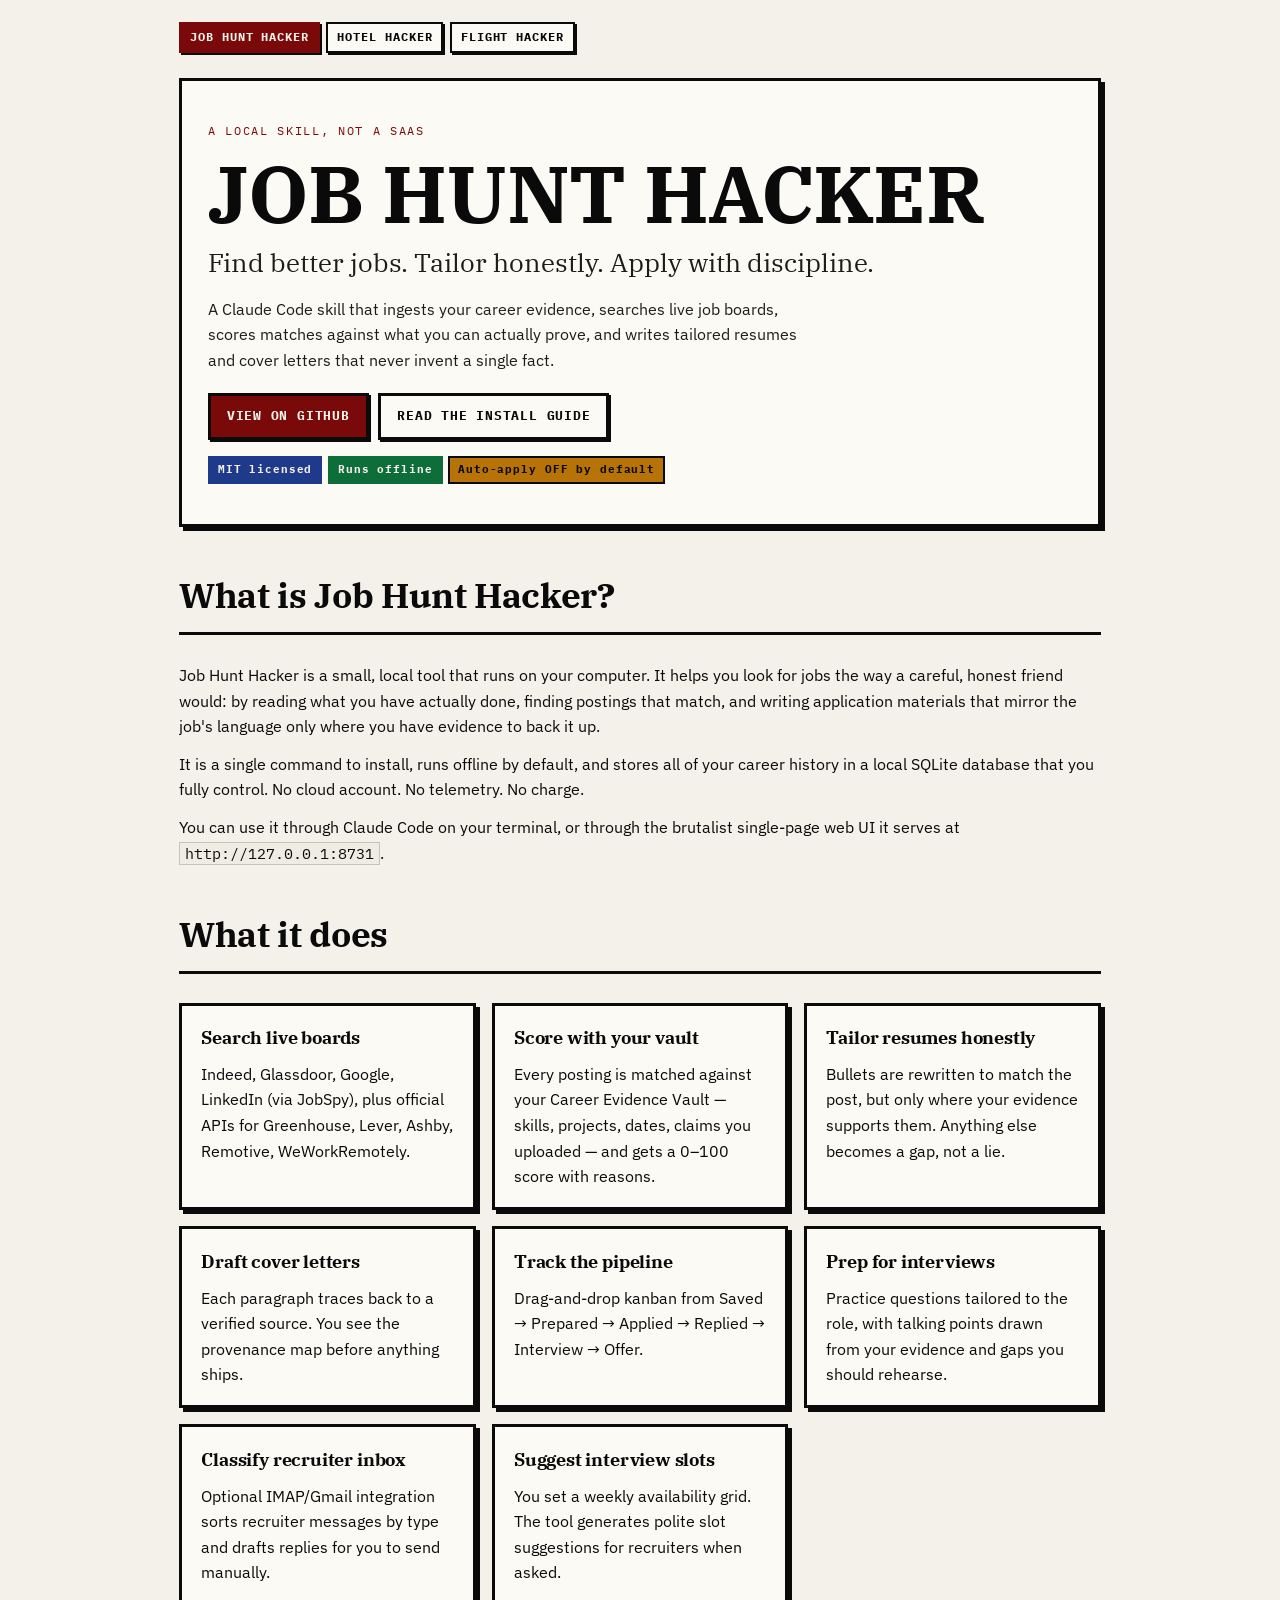
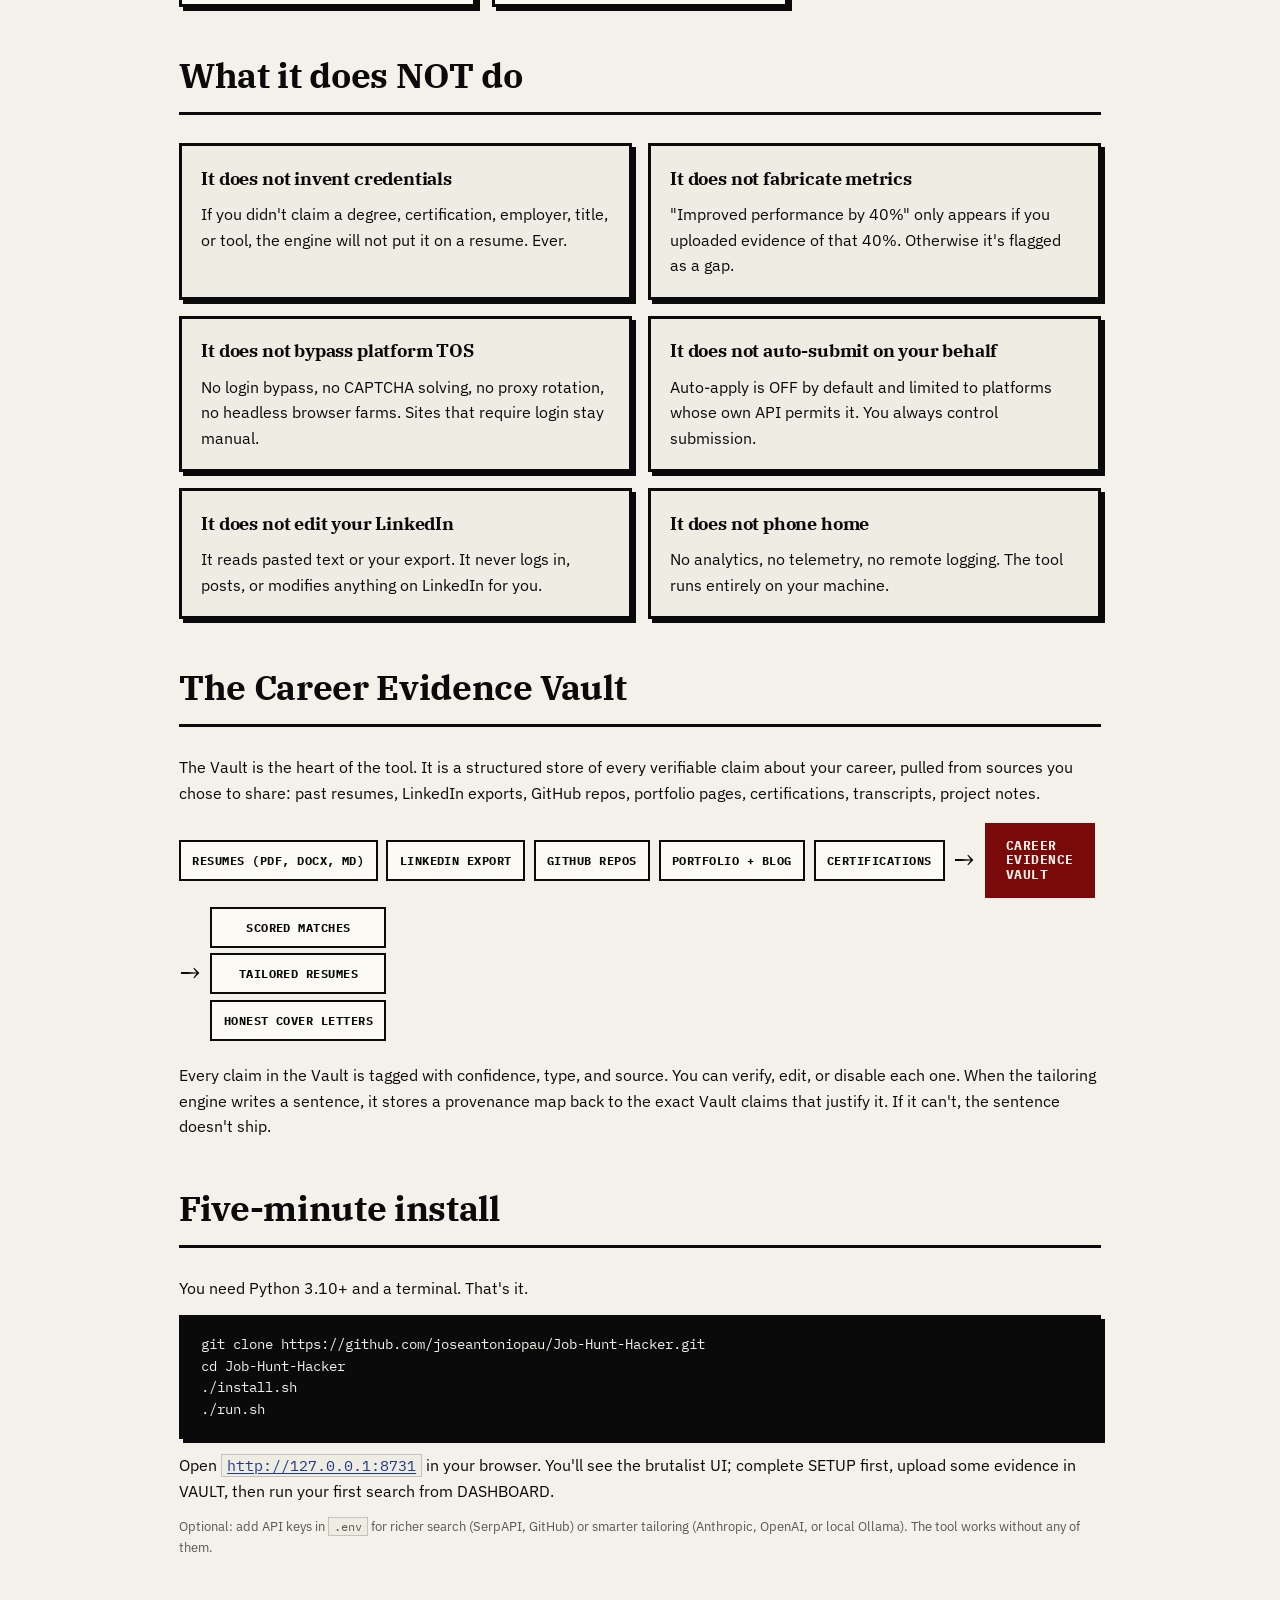
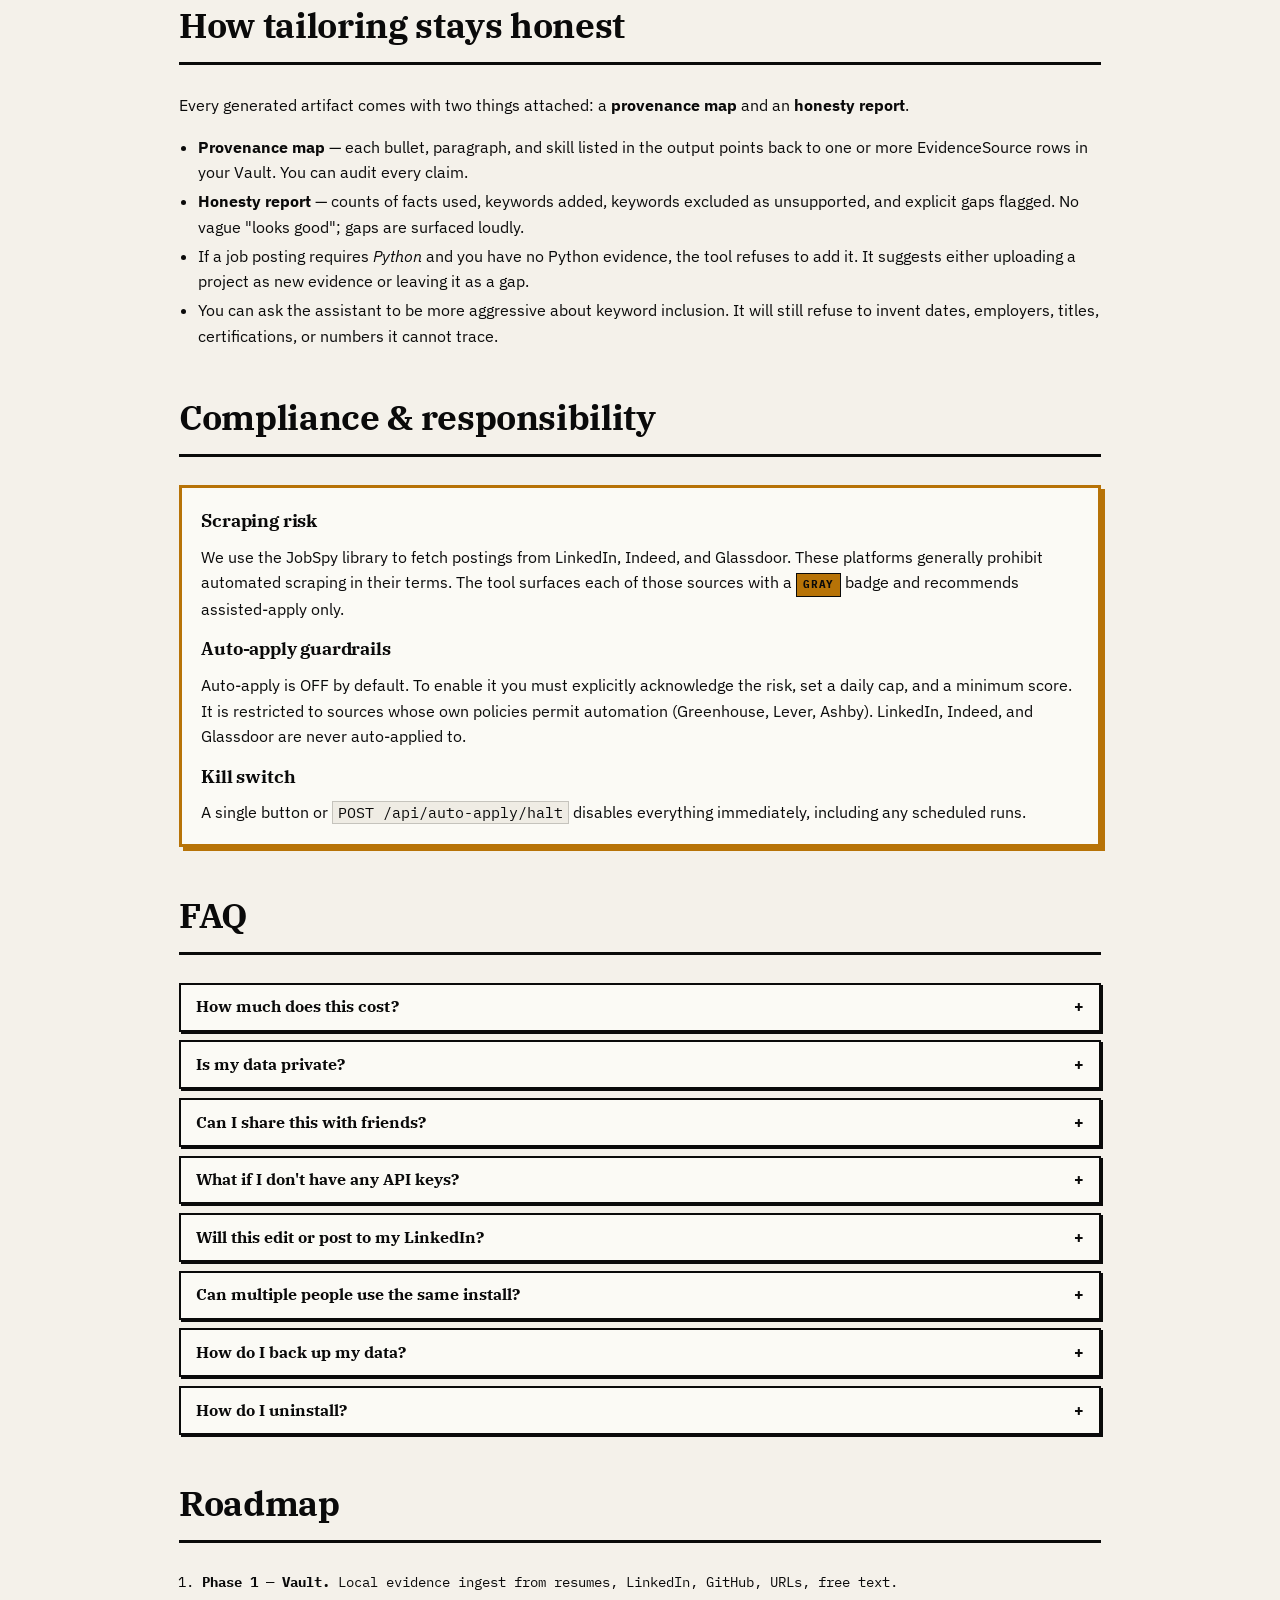
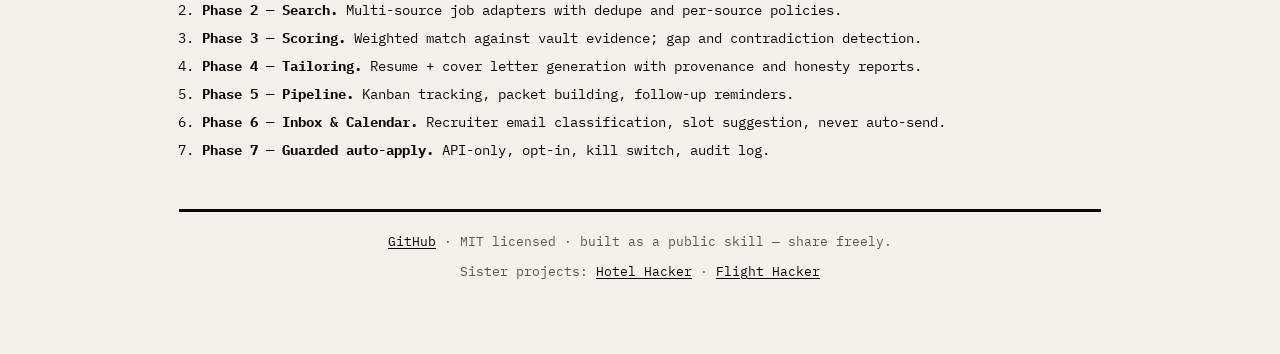
==== docs/index.html @ 2fb4f8c4 "initial release — Job Hunt Hacker v0.1.0 Find better jobs, tailor honestly, apply with discipline.  " ====
<!doctype html>
<html lang="en">
<head>
  <meta charset="utf-8" />
  <meta name="viewport" content="width=device-width,initial-scale=1" />
  <title>Job Hunt Hacker — find better jobs, tailor honestly, apply with discipline</title>
  <meta name="description"
        content="A local Claude Code skill that searches live job boards, scores matches against your verified Career Evidence Vault, and writes tailored resumes and cover letters grounded only in real evidence." />
  <link rel="preconnect" href="https://fonts.googleapis.com" />
  <link rel="preconnect" href="https://fonts.gstatic.com" crossorigin />
  <link
    href="https://fonts.googleapis.com/css2?family=IBM+Plex+Mono:wght@400;500;600;700&family=IBM+Plex+Sans:wght@400;500;600;700&family=IBM+Plex+Serif:wght@400;600;700&display=swap"
    rel="stylesheet"
  />
  <link rel="stylesheet" href="./styles.css" />
</head>
<body>

  <!-- ===== sibling pill nav (sister projects) ===== -->
  <nav class="siblings" aria-label="Sister projects">
    <a class="pill pill-current">JOB HUNT HACKER</a>
    <a class="pill" href="https://github.com/joseantoniopau/Hotel-Hacker">HOTEL HACKER</a>
    <a class="pill" href="https://github.com/joseantoniopau/Flight-Hacker">FLIGHT HACKER</a>
  </nav>

  <!-- ===== HERO ===== -->
  <header class="hero">
    <p class="kicker">A local skill, not a SaaS</p>
    <h1>JOB&nbsp;HUNT&nbsp;HACKER</h1>
    <p class="hero-tagline">
      Find better jobs. Tailor honestly. Apply with discipline.
    </p>
    <p class="hero-sub">
      A Claude Code skill that ingests your career evidence, searches live job
      boards, scores matches against what you can actually prove, and writes
      tailored resumes and cover letters that never invent a single fact.
    </p>
    <div class="hero-actions">
      <a class="btn btn-primary" href="https://github.com/joseantoniopau/Job-Hunt-Hacker">VIEW ON GITHUB</a>
      <a class="btn btn-ghost" href="#install">READ THE INSTALL GUIDE</a>
    </div>
    <div class="hero-meta">
      <span class="pill pill-blue">MIT licensed</span>
      <span class="pill pill-green">Runs offline</span>
      <span class="pill pill-warn">Auto-apply OFF by default</span>
    </div>
  </header>

  <main>

    <!-- ===== WHAT IS IT ===== -->
    <section class="block">
      <h2>What is Job Hunt Hacker?</h2>
      <p>
        Job Hunt Hacker is a small, local tool that runs on your computer. It
        helps you look for jobs the way a careful, honest friend would: by
        reading what you have actually done, finding postings that match, and
        writing application materials that mirror the job's language only where
        you have evidence to back it up.
      </p>
      <p>
        It is a single command to install, runs offline by default, and stores
        all of your career history in a local SQLite database that you fully
        control. No cloud account. No telemetry. No charge.
      </p>
      <p>
        You can use it through Claude Code on your terminal, or through the
        brutalist single-page web UI it serves at
        <code>http://127.0.0.1:8731</code>.
      </p>
    </section>

    <!-- ===== WHAT IT DOES ===== -->
    <section class="block">
      <h2>What it does</h2>
      <div class="grid grid-3">
        <article class="card">
          <h3>Search live boards</h3>
          <p>Indeed, Glassdoor, Google, LinkedIn (via JobSpy), plus official APIs for Greenhouse, Lever, Ashby, Remotive, WeWorkRemotely.</p>
        </article>
        <article class="card">
          <h3>Score with your vault</h3>
          <p>Every posting is matched against your Career Evidence Vault — skills, projects, dates, claims you uploaded — and gets a 0–100 score with reasons.</p>
        </article>
        <article class="card">
          <h3>Tailor resumes honestly</h3>
          <p>Bullets are rewritten to match the post, but only where your evidence supports them. Anything else becomes a gap, not a lie.</p>
        </article>
        <article class="card">
          <h3>Draft cover letters</h3>
          <p>Each paragraph traces back to a verified source. You see the provenance map before anything ships.</p>
        </article>
        <article class="card">
          <h3>Track the pipeline</h3>
          <p>Drag-and-drop kanban from Saved &rarr; Prepared &rarr; Applied &rarr; Replied &rarr; Interview &rarr; Offer.</p>
        </article>
        <article class="card">
          <h3>Prep for interviews</h3>
          <p>Practice questions tailored to the role, with talking points drawn from your evidence and gaps you should rehearse.</p>
        </article>
        <article class="card">
          <h3>Classify recruiter inbox</h3>
          <p>Optional IMAP/Gmail integration sorts recruiter messages by type and drafts replies for you to send manually.</p>
        </article>
        <article class="card">
          <h3>Suggest interview slots</h3>
          <p>You set a weekly availability grid. The tool generates polite slot suggestions for recruiters when asked.</p>
        </article>
      </div>
    </section>

    <!-- ===== WHAT IT DOES NOT DO ===== -->
    <section class="block">
      <h2>What it does NOT do</h2>
      <div class="grid grid-2 no-list">
        <article class="card neg">
          <h3>It does not invent credentials</h3>
          <p>If you didn't claim a degree, certification, employer, title, or tool, the engine will not put it on a resume. Ever.</p>
        </article>
        <article class="card neg">
          <h3>It does not fabricate metrics</h3>
          <p>"Improved performance by 40%" only appears if you uploaded evidence of that 40%. Otherwise it's flagged as a gap.</p>
        </article>
        <article class="card neg">
          <h3>It does not bypass platform TOS</h3>
          <p>No login bypass, no CAPTCHA solving, no proxy rotation, no headless browser farms. Sites that require login stay manual.</p>
        </article>
        <article class="card neg">
          <h3>It does not auto-submit on your behalf</h3>
          <p>Auto-apply is OFF by default and limited to platforms whose own API permits it. You always control submission.</p>
        </article>
        <article class="card neg">
          <h3>It does not edit your LinkedIn</h3>
          <p>It reads pasted text or your export. It never logs in, posts, or modifies anything on LinkedIn for you.</p>
        </article>
        <article class="card neg">
          <h3>It does not phone home</h3>
          <p>No analytics, no telemetry, no remote logging. The tool runs entirely on your machine.</p>
        </article>
      </div>
    </section>

    <!-- ===== VAULT ===== -->
    <section class="block">
      <h2>The Career Evidence Vault</h2>
      <p>
        The Vault is the heart of the tool. It is a structured store of every
        verifiable claim about your career, pulled from sources you chose to
        share: past resumes, LinkedIn exports, GitHub repos, portfolio pages,
        certifications, transcripts, project notes.
      </p>

      <div class="vault-diagram big">
        <div class="vdx-box">RESUMES (PDF, DOCX, MD)</div>
        <div class="vdx-box">LINKEDIN EXPORT</div>
        <div class="vdx-box">GITHUB REPOS</div>
        <div class="vdx-box">PORTFOLIO + BLOG</div>
        <div class="vdx-box">CERTIFICATIONS</div>
        <div class="vdx-arrow">&rarr;</div>
        <div class="vdx-vault">CAREER<br/>EVIDENCE<br/>VAULT</div>
        <div class="vdx-arrow">&rarr;</div>
        <div class="vdx-out">
          <div class="vdx-box">SCORED MATCHES</div>
          <div class="vdx-box">TAILORED RESUMES</div>
          <div class="vdx-box">HONEST COVER LETTERS</div>
        </div>
      </div>

      <p>
        Every claim in the Vault is tagged with confidence, type, and source.
        You can verify, edit, or disable each one. When the tailoring engine
        writes a sentence, it stores a provenance map back to the exact Vault
        claims that justify it. If it can't, the sentence doesn't ship.
      </p>
    </section>

    <!-- ===== INSTALL ===== -->
    <section class="block" id="install">
      <h2>Five-minute install</h2>
      <p>You need Python 3.10+ and a terminal. That's it.</p>
      <pre class="codeblock">git clone https://github.com/joseantoniopau/Job-Hunt-Hacker.git
cd Job-Hunt-Hacker
./install.sh
./run.sh</pre>
      <p>
        Open <a href="http://127.0.0.1:8731"><code>http://127.0.0.1:8731</code></a>
        in your browser. You'll see the brutalist UI; complete SETUP first,
        upload some evidence in VAULT, then run your first search from
        DASHBOARD.
      </p>
      <p class="muted small">
        Optional: add API keys in <code>.env</code> for richer search
        (SerpAPI, GitHub) or smarter tailoring (Anthropic, OpenAI, or local
        Ollama). The tool works without any of them.
      </p>
    </section>

    <!-- ===== HONESTY ===== -->
    <section class="block">
      <h2>How tailoring stays honest</h2>
      <p>
        Every generated artifact comes with two things attached: a
        <strong>provenance map</strong> and an <strong>honesty report</strong>.
      </p>
      <ul class="bullets">
        <li><strong>Provenance map</strong> — each bullet, paragraph, and skill listed in the output points back to one or more EvidenceSource rows in your Vault. You can audit every claim.</li>
        <li><strong>Honesty report</strong> — counts of facts used, keywords added, keywords excluded as unsupported, and explicit gaps flagged. No vague "looks good"; gaps are surfaced loudly.</li>
        <li>If a job posting requires <em>Python</em> and you have no Python evidence, the tool refuses to add it. It suggests either uploading a project as new evidence or leaving it as a gap.</li>
        <li>You can ask the assistant to be more aggressive about keyword inclusion. It will still refuse to invent dates, employers, titles, certifications, or numbers it cannot trace.</li>
      </ul>
    </section>

    <!-- ===== COMPLIANCE ===== -->
    <section class="block">
      <h2>Compliance &amp; responsibility</h2>
      <div class="card warn-card">
        <h3>Scraping risk</h3>
        <p>
          We use the JobSpy library to fetch postings from LinkedIn, Indeed,
          and Glassdoor. These platforms generally prohibit automated scraping
          in their terms. The tool surfaces each of those sources with a
          <span class="badge badge-warn">GRAY</span> badge and recommends
          assisted-apply only.
        </p>
        <h3>Auto-apply guardrails</h3>
        <p>
          Auto-apply is OFF by default. To enable it you must explicitly
          acknowledge the risk, set a daily cap, and a minimum score. It is
          restricted to sources whose own policies permit automation
          (Greenhouse, Lever, Ashby). LinkedIn, Indeed, and Glassdoor are
          never auto-applied to.
        </p>
        <h3>Kill switch</h3>
        <p>
          A single button or <code>POST /api/auto-apply/halt</code> disables
          everything immediately, including any scheduled runs.
        </p>
      </div>
    </section>

    <!-- ===== FAQ ===== -->
    <section class="block">
      <h2>FAQ</h2>
      <div class="faq">

        <details>
          <summary>How much does this cost?</summary>
          <p>Nothing. It's MIT-licensed and runs on your laptop. If you choose to plug in an Anthropic or OpenAI API key for smarter tailoring, you pay those providers directly. Default mode uses templated fallback that costs zero.</p>
        </details>

        <details>
          <summary>Is my data private?</summary>
          <p>Yes. Every byte you upload — resumes, LinkedIn exports, claims, generated drafts — stays in a local SQLite database (<code>data/jhh.db</code>) on your machine. No analytics, no telemetry, no remote logging. The only outbound traffic happens when you explicitly call search adapters or LLM providers you configured yourself.</p>
        </details>

        <details>
          <summary>Can I share this with friends?</summary>
          <p>Yes, please do. It's a public skill under MIT. The whole point is that career-search tooling should not be a paid SaaS. Each person installs their own copy; nobody's data mixes.</p>
        </details>

        <details>
          <summary>What if I don't have any API keys?</summary>
          <p>The app runs offline with safe defaults. Templated tailoring still produces honest, evidence-grounded output — it's just less fluent than what a hosted model would generate. You can add keys later in <code>.env</code> and the tool picks them up on next start.</p>
        </details>

        <details>
          <summary>Will this edit or post to my LinkedIn?</summary>
          <p>No, never. It reads pasted text or an export file. It does not log in, post, message, follow, or modify anything on LinkedIn. The same applies to every other platform.</p>
        </details>

        <details>
          <summary>Can multiple people use the same install?</summary>
          <p>The tool is designed as a personal skill: one local install per person. Two people sharing a Vault would mix their evidence, which would break the honesty guarantee. Each user should clone their own copy.</p>
        </details>

        <details>
          <summary>How do I back up my data?</summary>
          <p>Copy the <code>data/</code> and <code>uploads/</code> directories. The Settings page also has a one-click "Export all data" button that bundles your Vault, resumes, and applications into a JSON archive.</p>
        </details>

        <details>
          <summary>How do I uninstall?</summary>
          <p>Stop the server (Ctrl+C in the terminal where <code>./run.sh</code> is running), then delete the <code>Job-Hunt-Hacker</code> directory. There's nothing global to remove. If you symlinked it into <code>~/.claude/skills/</code>, remove that symlink too.</p>
        </details>

      </div>
    </section>

    <!-- ===== ROADMAP ===== -->
    <section class="block">
      <h2>Roadmap</h2>
      <ol class="roadmap">
        <li><strong>Phase 1 — Vault.</strong> Local evidence ingest from resumes, LinkedIn, GitHub, URLs, free text.</li>
        <li><strong>Phase 2 — Search.</strong> Multi-source job adapters with dedupe and per-source policies.</li>
        <li><strong>Phase 3 — Scoring.</strong> Weighted match against vault evidence; gap and contradiction detection.</li>
        <li><strong>Phase 4 — Tailoring.</strong> Resume + cover letter generation with provenance and honesty reports.</li>
        <li><strong>Phase 5 — Pipeline.</strong> Kanban tracking, packet building, follow-up reminders.</li>
        <li><strong>Phase 6 — Inbox &amp; Calendar.</strong> Recruiter email classification, slot suggestion, never auto-send.</li>
        <li><strong>Phase 7 — Guarded auto-apply.</strong> API-only, opt-in, kill switch, audit log.</li>
      </ol>
    </section>

  </main>

  <footer class="site-footer">
    <p>
      <a href="https://github.com/joseantoniopau/Job-Hunt-Hacker">GitHub</a> &middot;
      MIT licensed &middot; built as a public skill — share freely.
    </p>
    <p class="muted small">
      Sister projects: <a href="https://github.com/joseantoniopau/Hotel-Hacker">Hotel Hacker</a> &middot;
      <a href="https://github.com/joseantoniopau/Flight-Hacker">Flight Hacker</a>
    </p>
  </footer>

</body>
</html>
---- docs/styles.css ----
/* =====================================================================
   JOB HUNT HACKER — docs landing page
   Same brutalist palette as the app UI.
   ===================================================================== */

:root {
  --bg:        #f4f1ea;
  --ink:       #0a0a0a;
  --ink-soft:  #1d1c1a;
  --muted:     #5a5651;
  --hair:      rgba(10,10,10,0.18);

  --accent:    #7a0a0a;
  --accent-fg: #f4f1ea;
  --accent-hi: #9b1010;
  --secondary: #1f3a8a;
  --secondary-hi: #2a4cbf;
  --positive:  #0d6e3a;
  --warn:      #b77307;

  --card-bg:   #fbfaf5;
  --card-bg-2: #efece4;

  --serif: 'IBM Plex Serif', Georgia, 'Times New Roman', serif;
  --sans:  'IBM Plex Sans', system-ui, -apple-system, Segoe UI, sans-serif;
  --mono:  'IBM Plex Mono', ui-monospace, SFMono-Regular, Menlo, monospace;

  --border: 3px solid var(--ink);
  --border-thin: 2px solid var(--ink);
  --shadow: 4px 4px 0 var(--ink);
  --shadow-sm: 2px 2px 0 var(--ink);
}

* { box-sizing: border-box; }
html { color-scheme: light; }
html, body { margin: 0; padding: 0; }

body {
  background: var(--bg);
  color: var(--ink);
  font-family: var(--sans);
  font-size: 16px;
  line-height: 1.6;
  max-width: 960px;
  margin: 0 auto;
  padding: 1.4rem 1.2rem 4rem;
  -webkit-font-smoothing: antialiased;
  text-rendering: optimizeLegibility;
}

h1, h2, h3, h4 {
  font-family: var(--serif);
  font-weight: 700;
  letter-spacing: -0.01em;
  margin: 0 0 .5em;
}
h1 { font-size: clamp(2.6rem, 7vw, 5rem); line-height: 1; }
h2 { font-size: clamp(1.6rem, 3.4vw, 2.2rem); border-bottom: var(--border); padding-bottom: .25em; margin-bottom: .8em; }
h3 { font-size: 1.15rem; }
p  { margin: 0 0 .75em; }
a  { color: var(--secondary); text-decoration: underline; text-underline-offset: 2px; }
a:hover { color: var(--secondary-hi); }
code, pre, .mono { font-family: var(--mono); }
::selection { background: var(--ink); color: var(--bg); }
*:focus-visible { outline: 3px solid var(--secondary); outline-offset: 2px; }

/* ----- SIBLING PILL NAV ----- */
.siblings {
  display: flex; flex-wrap: wrap; gap: .4rem;
  margin-bottom: 1.6rem;
  font-family: var(--mono);
}
.siblings .pill {
  display: inline-block;
  font-size: 11.5px; font-weight: 700;
  letter-spacing: .08em;
  padding: 4px 9px;
  border: var(--border-thin);
  background: var(--card-bg);
  color: var(--ink);
  text-decoration: none;
  box-shadow: var(--shadow-sm);
}
.siblings .pill:hover { background: var(--ink); color: var(--bg); }
.siblings .pill-current { background: var(--accent); color: var(--accent-fg); border-color: var(--accent); cursor: default; }

.pill {
  display: inline-block;
  font-family: var(--mono);
  font-size: 11px; font-weight: 700;
  letter-spacing: .08em;
  padding: 3px 8px;
  border: var(--border-thin);
}
.pill-blue   { background: var(--secondary); color: var(--bg); border-color: var(--secondary); }
.pill-green  { background: var(--positive); color: var(--bg); border-color: var(--positive); }
.pill-warn   { background: var(--warn); color: var(--ink); }

/* ----- HERO ----- */
.hero {
  border: var(--border);
  background: var(--card-bg);
  box-shadow: var(--shadow);
  padding: 2.5rem 1.6rem;
  margin-bottom: 2rem;
}
.hero .kicker {
  font-family: var(--mono);
  font-size: 12px;
  letter-spacing: .14em;
  text-transform: uppercase;
  color: var(--accent);
  margin: 0 0 .8rem;
}
.hero h1 { margin: 0; }
.hero-tagline {
  font-family: var(--serif);
  font-size: clamp(1.2rem, 2.4vw, 1.6rem);
  margin: .6rem 0 .8rem;
  max-width: 42ch;
  color: var(--ink-soft);
}
.hero-sub {
  max-width: 60ch;
  color: var(--ink-soft);
  margin: 0 0 1.2rem;
}
.hero-actions { display: flex; flex-wrap: wrap; gap: .6rem; margin-bottom: 1rem; }
.hero-meta { display: flex; flex-wrap: wrap; gap: .35rem; }

/* ----- BUTTONS ----- */
.btn {
  display: inline-block;
  font-family: var(--mono);
  font-weight: 700;
  letter-spacing: .06em;
  font-size: 13px;
  text-transform: uppercase;
  background: var(--card-bg);
  color: var(--ink);
  border: var(--border);
  padding: .65rem 1rem;
  box-shadow: var(--shadow-sm);
  cursor: pointer;
  text-decoration: none;
  transition: transform 180ms ease, box-shadow 180ms ease, background-color 180ms ease, color 180ms ease;
}
.btn:hover { background: var(--ink); color: var(--bg); }
.btn:active { transform: translate(2px, 2px); box-shadow: 0 0 0 var(--ink); }
.btn-primary { background: var(--accent); color: var(--accent-fg); }
.btn-primary:hover { background: var(--accent-hi); color: var(--accent-fg); }
.btn-ghost { background: transparent; }

/* ----- BLOCKS ----- */
.block { margin: 2.5rem 0; }

/* ----- GRID / CARDS ----- */
.grid { display: grid; gap: 1rem; }
.grid-2 { grid-template-columns: repeat(2, 1fr); }
.grid-3 { grid-template-columns: repeat(3, 1fr); }
@media (max-width: 760px) {
  .grid-2, .grid-3 { grid-template-columns: 1fr; }
}
.card {
  background: var(--card-bg);
  border: var(--border);
  box-shadow: var(--shadow);
  padding: 1.1rem 1.2rem;
}
.card h3 { margin-top: 0; }
.card p:last-child { margin-bottom: 0; }
.card.neg { background: var(--card-bg-2); border-color: var(--ink); }
.card.warn-card { border-color: var(--warn); box-shadow: 4px 4px 0 var(--warn); }
.no-list .card { padding-left: 1.2rem; }

/* ----- VAULT DIAGRAM ----- */
.vault-diagram {
  display: flex; flex-wrap: wrap; align-items: center; gap: .55rem;
  font-family: var(--mono);
  font-size: 11.5px; letter-spacing: .04em;
  margin: 1rem 0 1.4rem;
}
.vault-diagram.big { font-size: 12px; }
.vdx-box {
  border: var(--border-thin);
  padding: .55rem .7rem;
  background: var(--card-bg);
  font-weight: 700;
  text-align: center;
}
.vdx-vault {
  background: var(--accent); color: var(--accent-fg);
  border: var(--border-thin); border-color: var(--accent);
  padding: .9rem 1.2rem;
  font-weight: 700; line-height: 1.1;
  font-size: 13px;
}
.vdx-arrow { font-size: 1.6rem; font-family: var(--serif); }
.vdx-out { display: flex; flex-direction: column; gap: .35rem; }

/* ----- CODE ----- */
.codeblock {
  font-family: var(--mono); font-size: 13.5px;
  background: var(--ink); color: var(--bg);
  border: var(--border); box-shadow: var(--shadow);
  padding: 1rem 1.2rem;
  white-space: pre;
  overflow-x: auto;
}
code {
  background: var(--card-bg-2);
  padding: 1px 5px;
  border: 1px solid var(--hair);
  font-size: 0.94em;
}
.codeblock code { background: transparent; border: 0; padding: 0; color: inherit; }

/* ----- FAQ ----- */
.faq details {
  border: var(--border-thin);
  background: var(--card-bg);
  padding: .6rem .9rem;
  margin: 0 0 .55rem;
  box-shadow: var(--shadow-sm);
}
.faq summary {
  cursor: pointer;
  font-family: var(--serif);
  font-weight: 700;
  list-style: none;
  display: flex; justify-content: space-between; align-items: baseline;
}
.faq summary::-webkit-details-marker { display: none; }
.faq summary::after { content: '+'; font-family: var(--mono); font-weight: 700; }
.faq details[open] summary::after { content: '-'; }
.faq details p { margin: .6rem 0 0; color: var(--ink-soft); }

/* ----- ROADMAP ----- */
.roadmap {
  padding-left: 1.4rem;
  font-family: var(--mono);
  font-size: 14px;
}
.roadmap li { margin: .35rem 0; }

/* ----- BULLETS ----- */
.bullets { padding-left: 1.2rem; }
.bullets li { margin: .2rem 0; }

/* ----- BADGES ----- */
.badge {
  display: inline-block;
  font-family: var(--mono);
  font-size: 11px; font-weight: 700;
  letter-spacing: .06em;
  padding: 2px 6px;
  border: 1.5px solid var(--ink);
  background: var(--card-bg);
}
.badge-warn { background: var(--warn); color: var(--ink); }
.badge-green { background: var(--positive); color: var(--bg); border-color: var(--positive); }
.badge-red { background: var(--accent); color: var(--accent-fg); border-color: var(--accent); }

/* ----- FOOTER ----- */
.site-footer {
  border-top: var(--border);
  margin-top: 3rem;
  padding-top: 1.2rem;
  font-family: var(--mono);
  font-size: 12.5px;
  color: var(--muted);
  text-align: center;
}
.site-footer a { color: var(--ink); }

/* ----- UTIL ----- */
.muted { color: var(--muted); }
.small { font-size: 12.5px; }

/* ----- PRINT ----- */
@media print {
  .siblings, .hero-actions, .hero-meta, .codeblock { display: none !important; }
  body { background: white !important; color: black !important; max-width: 100% !important; padding: 0 !important; }
  .hero, .card { border: 0 !important; box-shadow: none !important; padding: 0 !important; }
  .vdx-vault { background: white !important; color: black !important; border: 1px solid black !important; }
  a { color: black !important; }
  h2 { border-bottom: 1px solid black !important; }
}
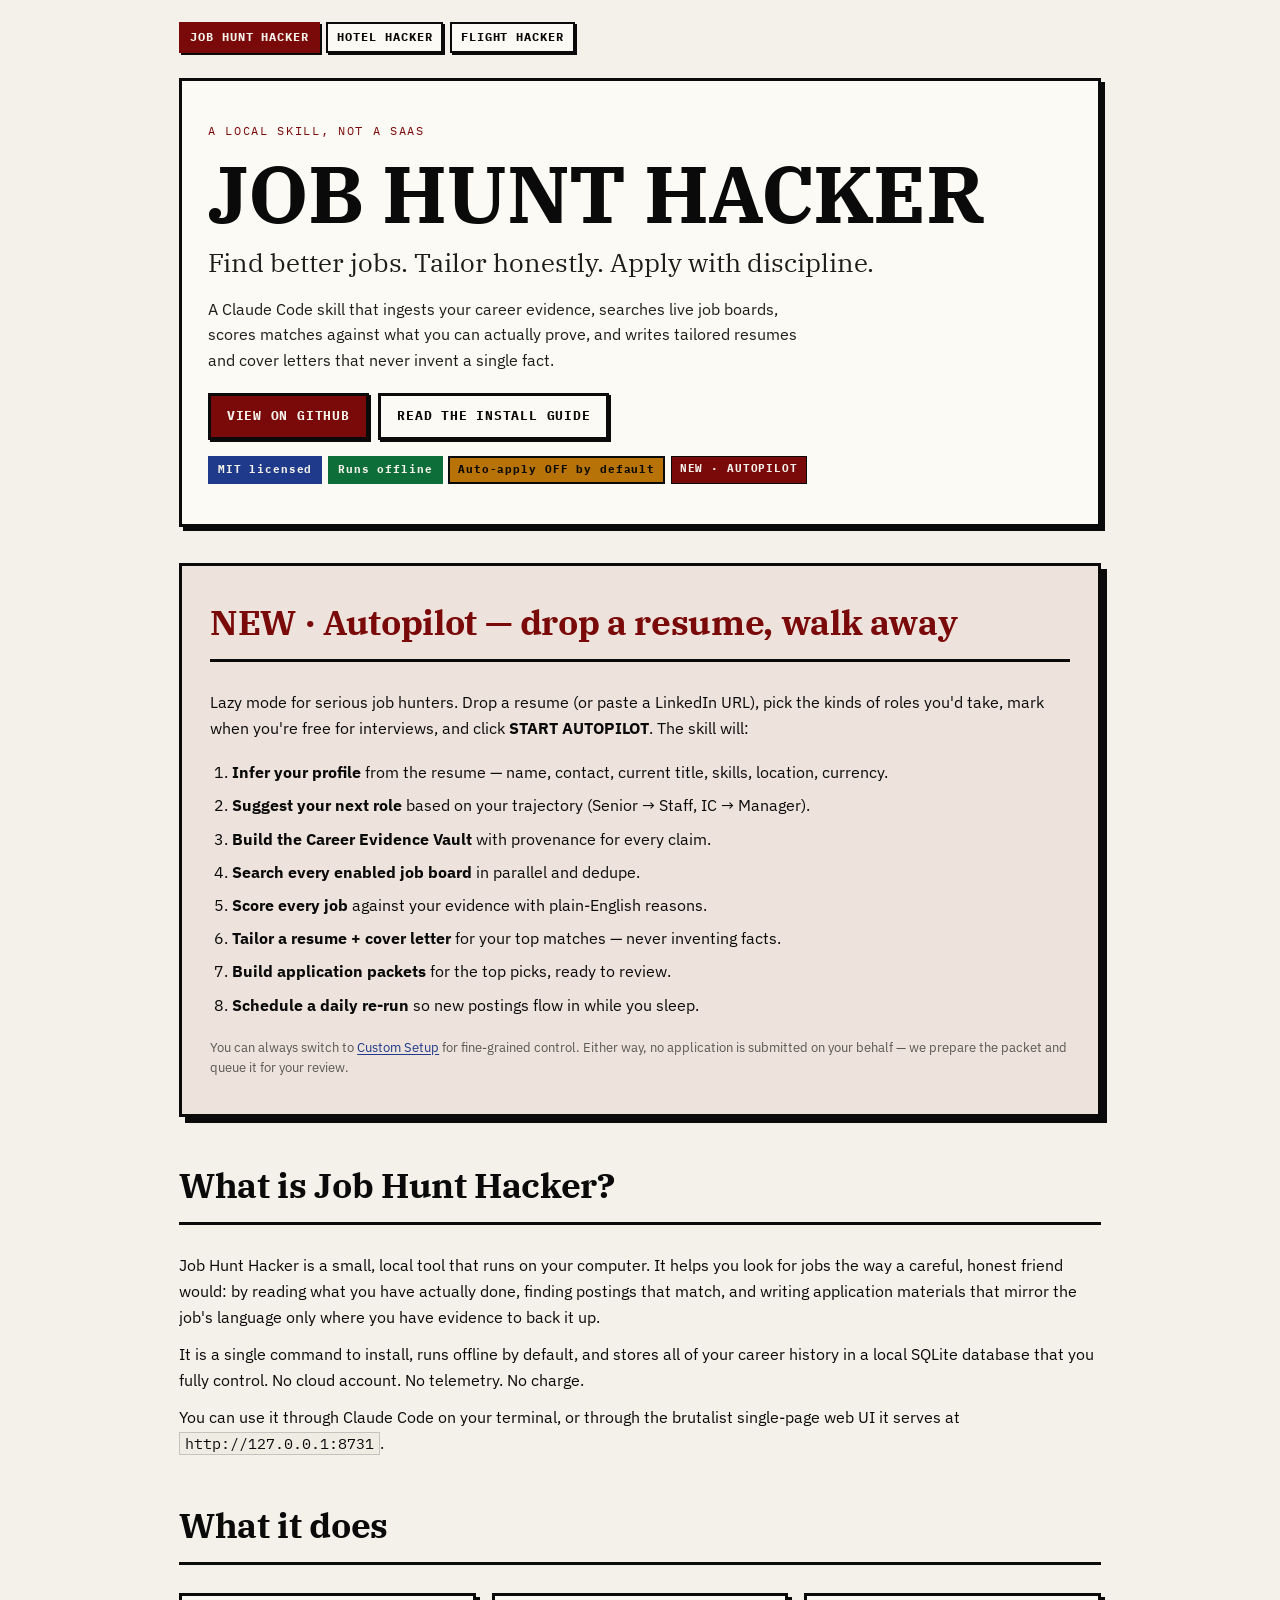
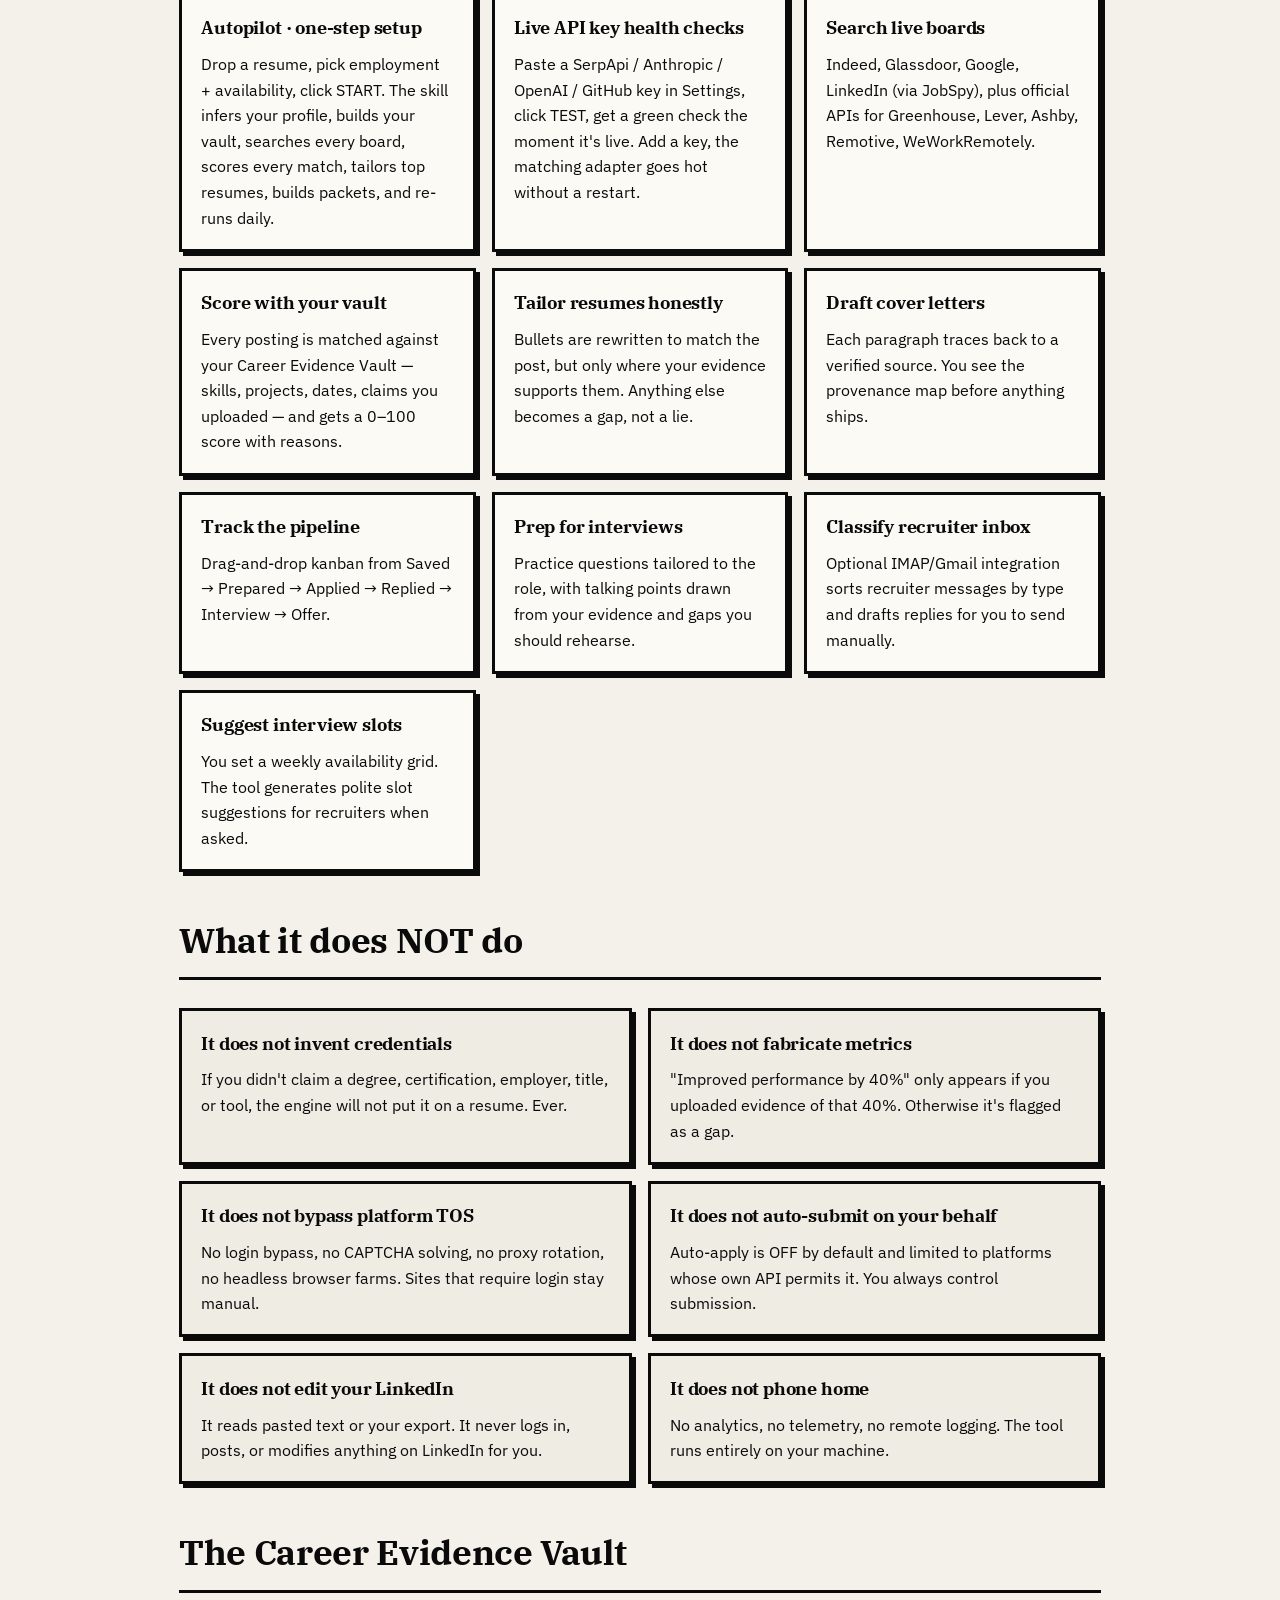
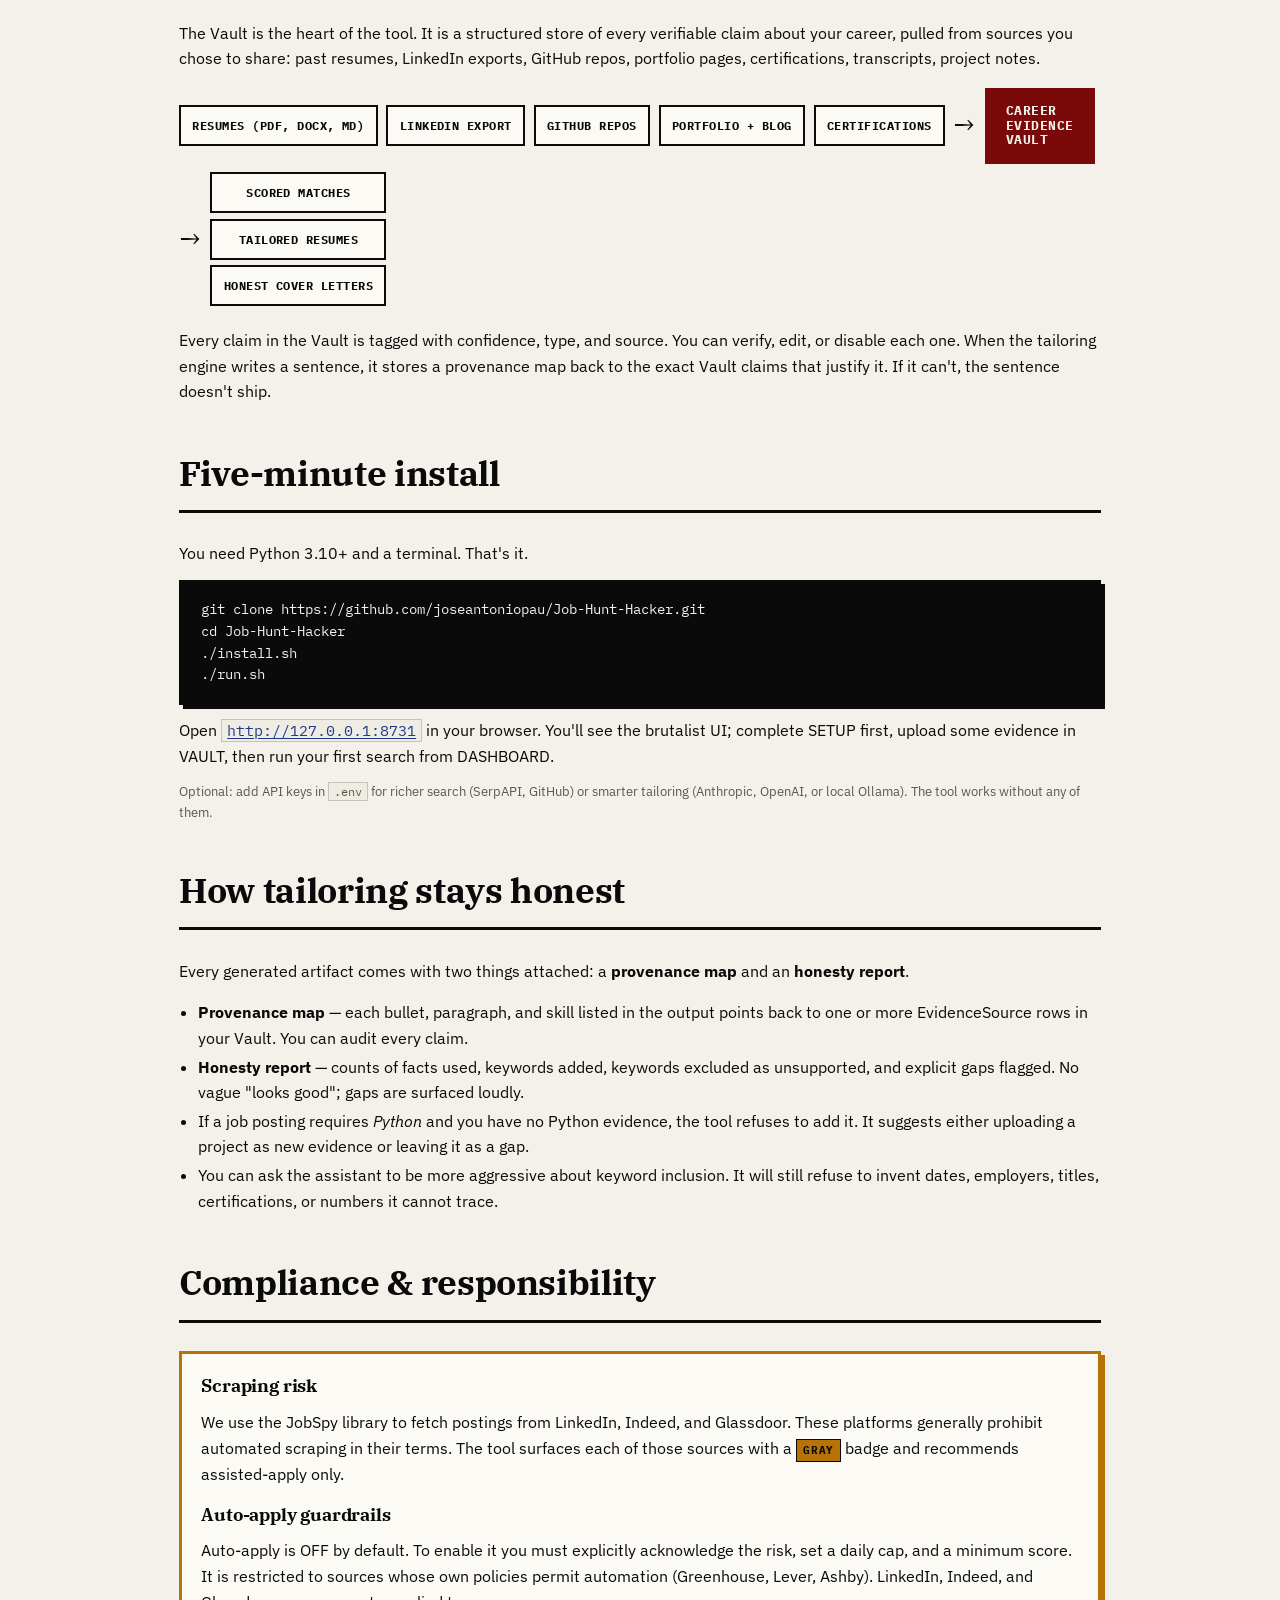
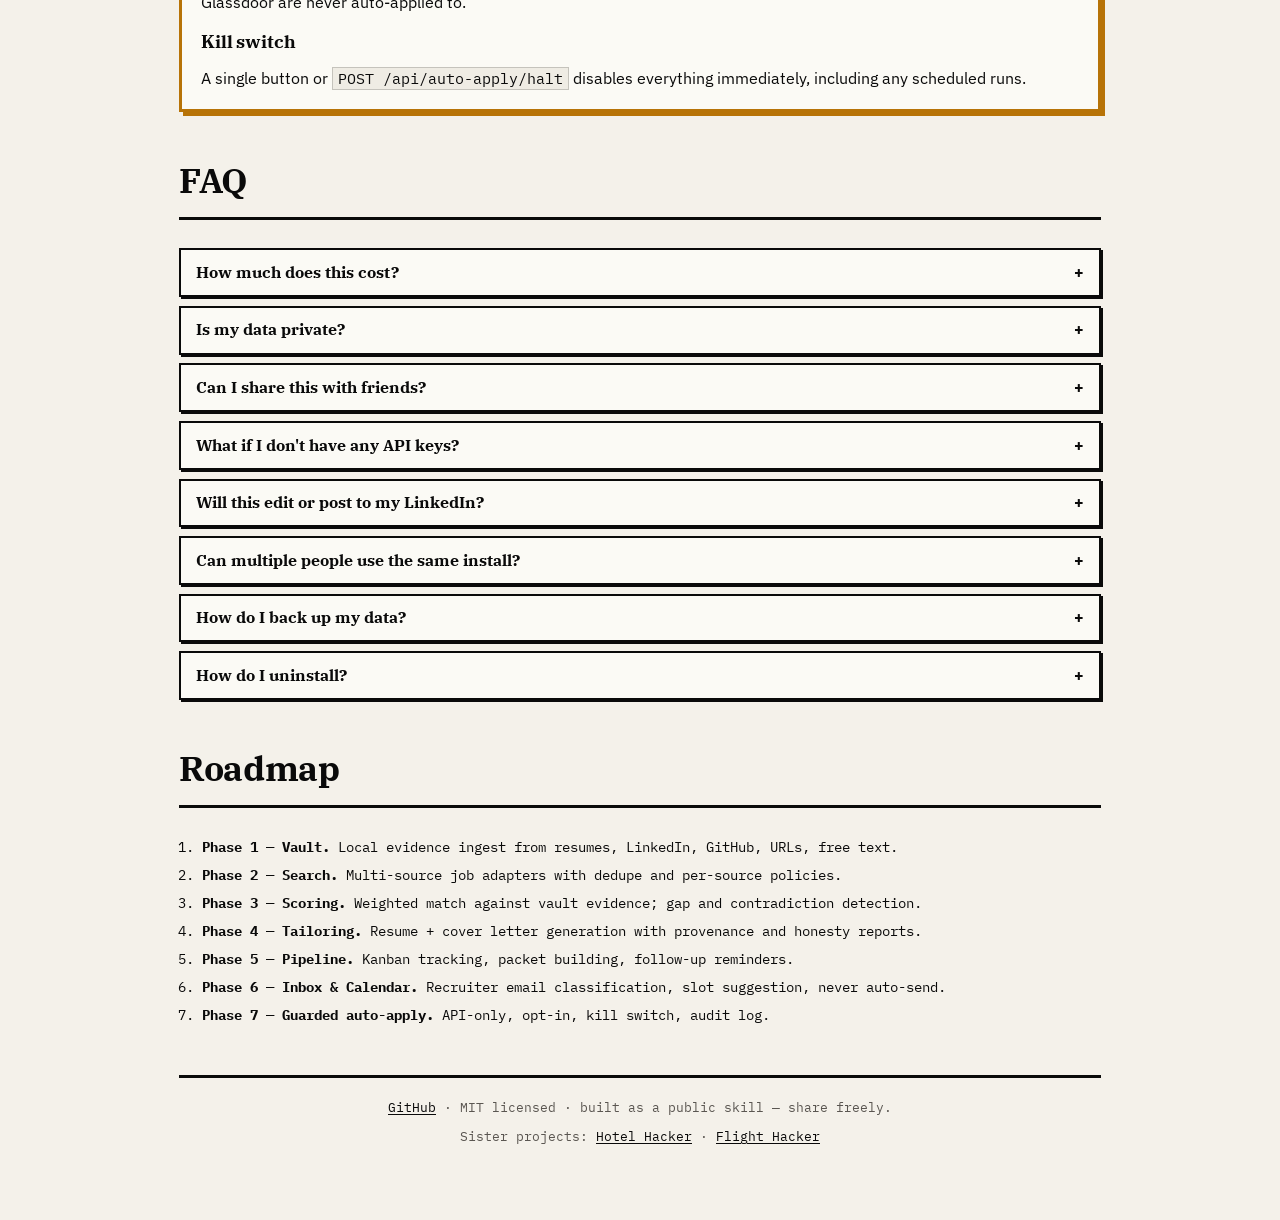
==== commit 3200473c: "v0.2 — Autopilot, API-key live tests, profile auto-fill, polished design Lazy-mode flow - POST /api/" ====
--- a/docs/index.html
+++ b/docs/index.html
@@ -43,8 +43,34 @@
       <span class="pill pill-blue">MIT licensed</span>
       <span class="pill pill-green">Runs offline</span>
       <span class="pill pill-warn">Auto-apply OFF by default</span>
+      <span class="pill pill-accent">NEW · AUTOPILOT</span>
     </div>
   </header>
+
+  <!-- ===== AUTOPILOT CALLOUT ===== -->
+  <section class="block autopilot-callout">
+    <h2>NEW · Autopilot — drop a resume, walk away</h2>
+    <p>
+      Lazy mode for serious job hunters. Drop a resume (or paste a LinkedIn URL),
+      pick the kinds of roles you'd take, mark when you're free for interviews,
+      and click <strong>START AUTOPILOT</strong>. The skill will:
+    </p>
+    <ol class="autopilot-steps">
+      <li><strong>Infer your profile</strong> from the resume — name, contact, current title, skills, location, currency.</li>
+      <li><strong>Suggest your next role</strong> based on your trajectory (Senior → Staff, IC → Manager).</li>
+      <li><strong>Build the Career Evidence Vault</strong> with provenance for every claim.</li>
+      <li><strong>Search every enabled job board</strong> in parallel and dedupe.</li>
+      <li><strong>Score every job</strong> against your evidence with plain-English reasons.</li>
+      <li><strong>Tailor a resume + cover letter</strong> for your top matches — never inventing facts.</li>
+      <li><strong>Build application packets</strong> for the top picks, ready to review.</li>
+      <li><strong>Schedule a daily re-run</strong> so new postings flow in while you sleep.</li>
+    </ol>
+    <p class="muted small">
+      You can always switch to <a href="#custom">Custom Setup</a> for fine-grained
+      control. Either way, no application is submitted on your behalf — we
+      prepare the packet and queue it for your review.
+    </p>
+  </section>
 
   <main>
 
@@ -74,6 +100,14 @@
     <section class="block">
       <h2>What it does</h2>
       <div class="grid grid-3">
+        <article class="card">
+          <h3>Autopilot · one-step setup</h3>
+          <p>Drop a resume, pick employment + availability, click START. The skill infers your profile, builds your vault, searches every board, scores every match, tailors top resumes, builds packets, and re-runs daily.</p>
+        </article>
+        <article class="card">
+          <h3>Live API key health checks</h3>
+          <p>Paste a SerpApi / Anthropic / OpenAI / GitHub key in Settings, click TEST, get a green check the moment it's live. Add a key, the matching adapter goes hot without a restart.</p>
+        </article>
         <article class="card">
           <h3>Search live boards</h3>
           <p>Indeed, Glassdoor, Google, LinkedIn (via JobSpy), plus official APIs for Greenhouse, Lever, Ashby, Remotive, WeWorkRemotely.</p>
--- a/docs/styles.css
+++ b/docs/styles.css
@@ -286,3 +286,29 @@
   a { color: black !important; }
   h2 { border-bottom: 1px solid black !important; }
 }
+
+/* ----- Autopilot callout (docs landing) ----- */
+.autopilot-callout {
+  border: 3px solid #0a0a0a;
+  background: rgba(122, 10, 10, 0.06);
+  box-shadow: 6px 6px 0 #0a0a0a;
+  padding: 28px;
+  margin: 36px 0;
+}
+.autopilot-callout h2 {
+  color: #7a0a0a;
+  letter-spacing: -0.01em;
+}
+.autopilot-steps {
+  margin: 18px 0;
+  padding-left: 22px;
+  font-family: 'IBM Plex Sans', system-ui, sans-serif;
+  line-height: 1.7;
+}
+.autopilot-steps li { margin-bottom: 6px; }
+.autopilot-steps strong { font-weight: 700; color: #0a0a0a; }
+.pill-accent {
+  background: #7a0a0a;
+  color: #f4f1ea;
+  border: 1.5px solid #0a0a0a;
+}
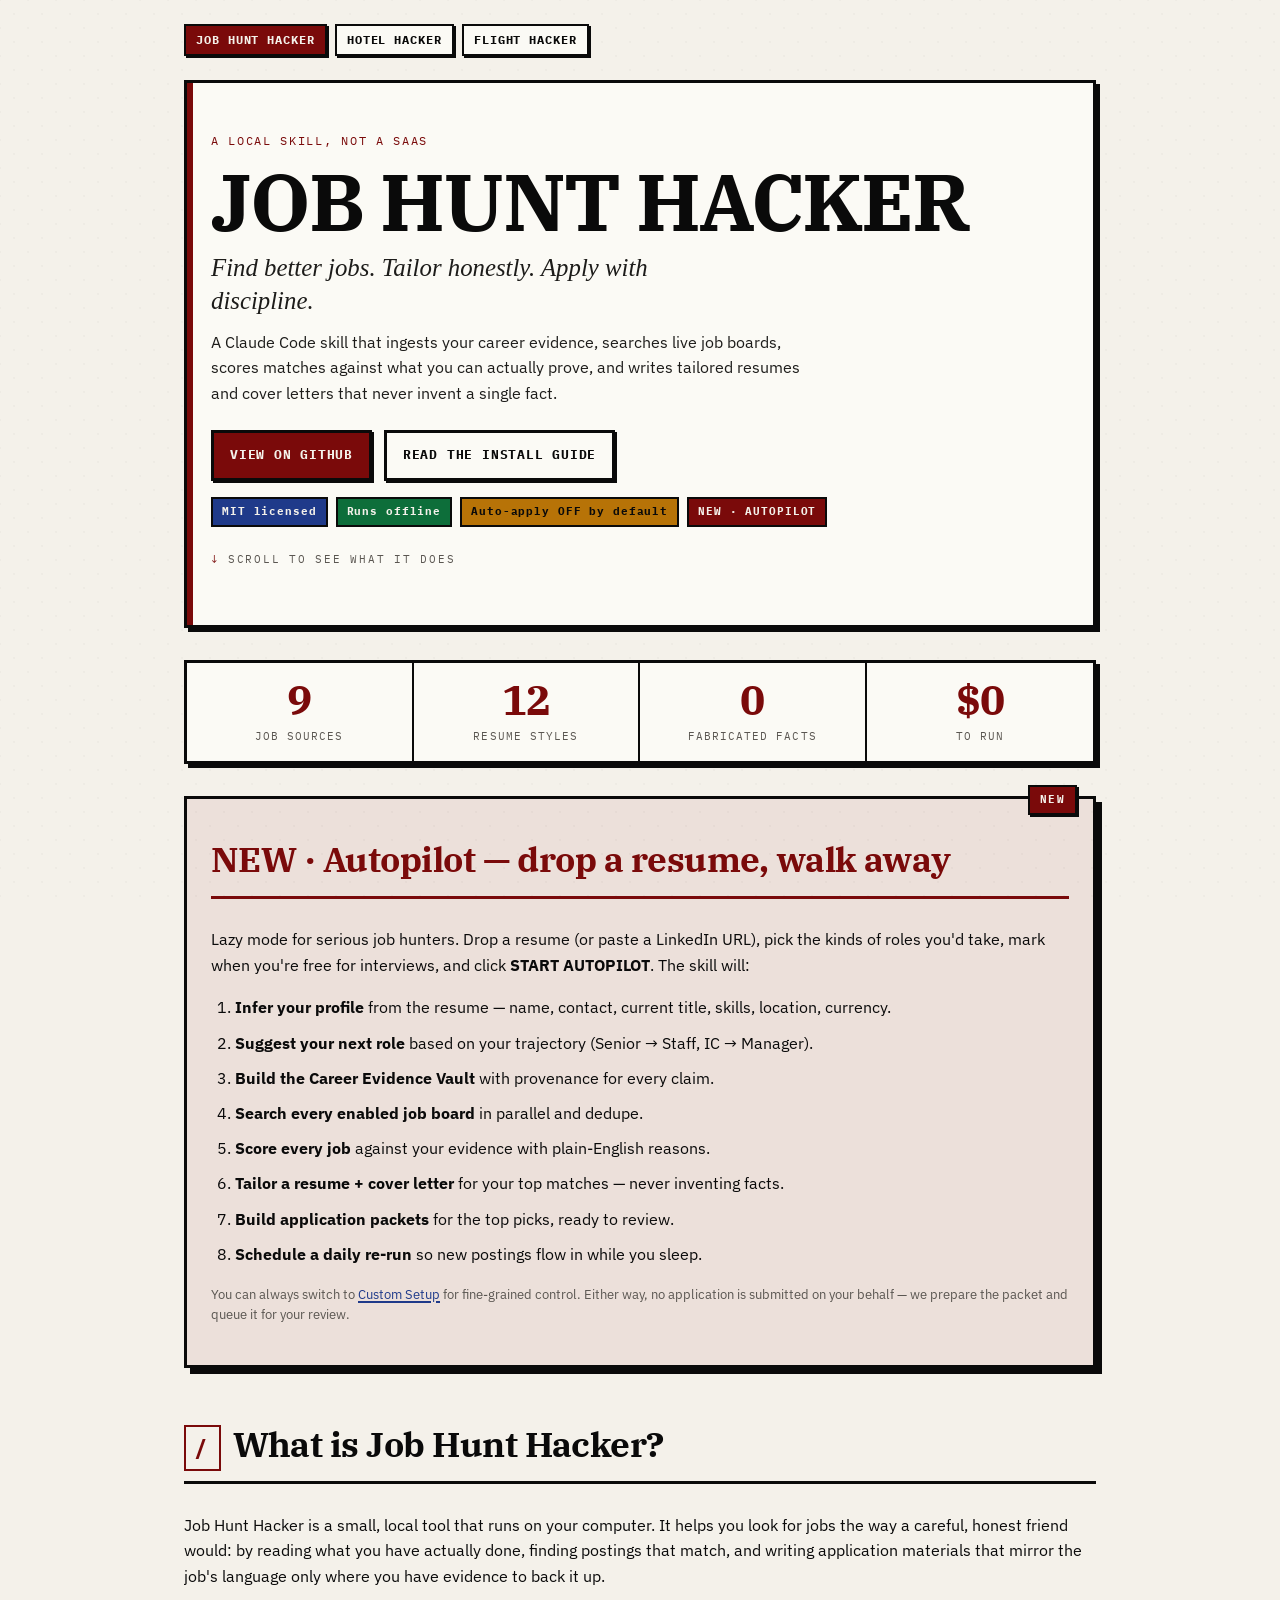
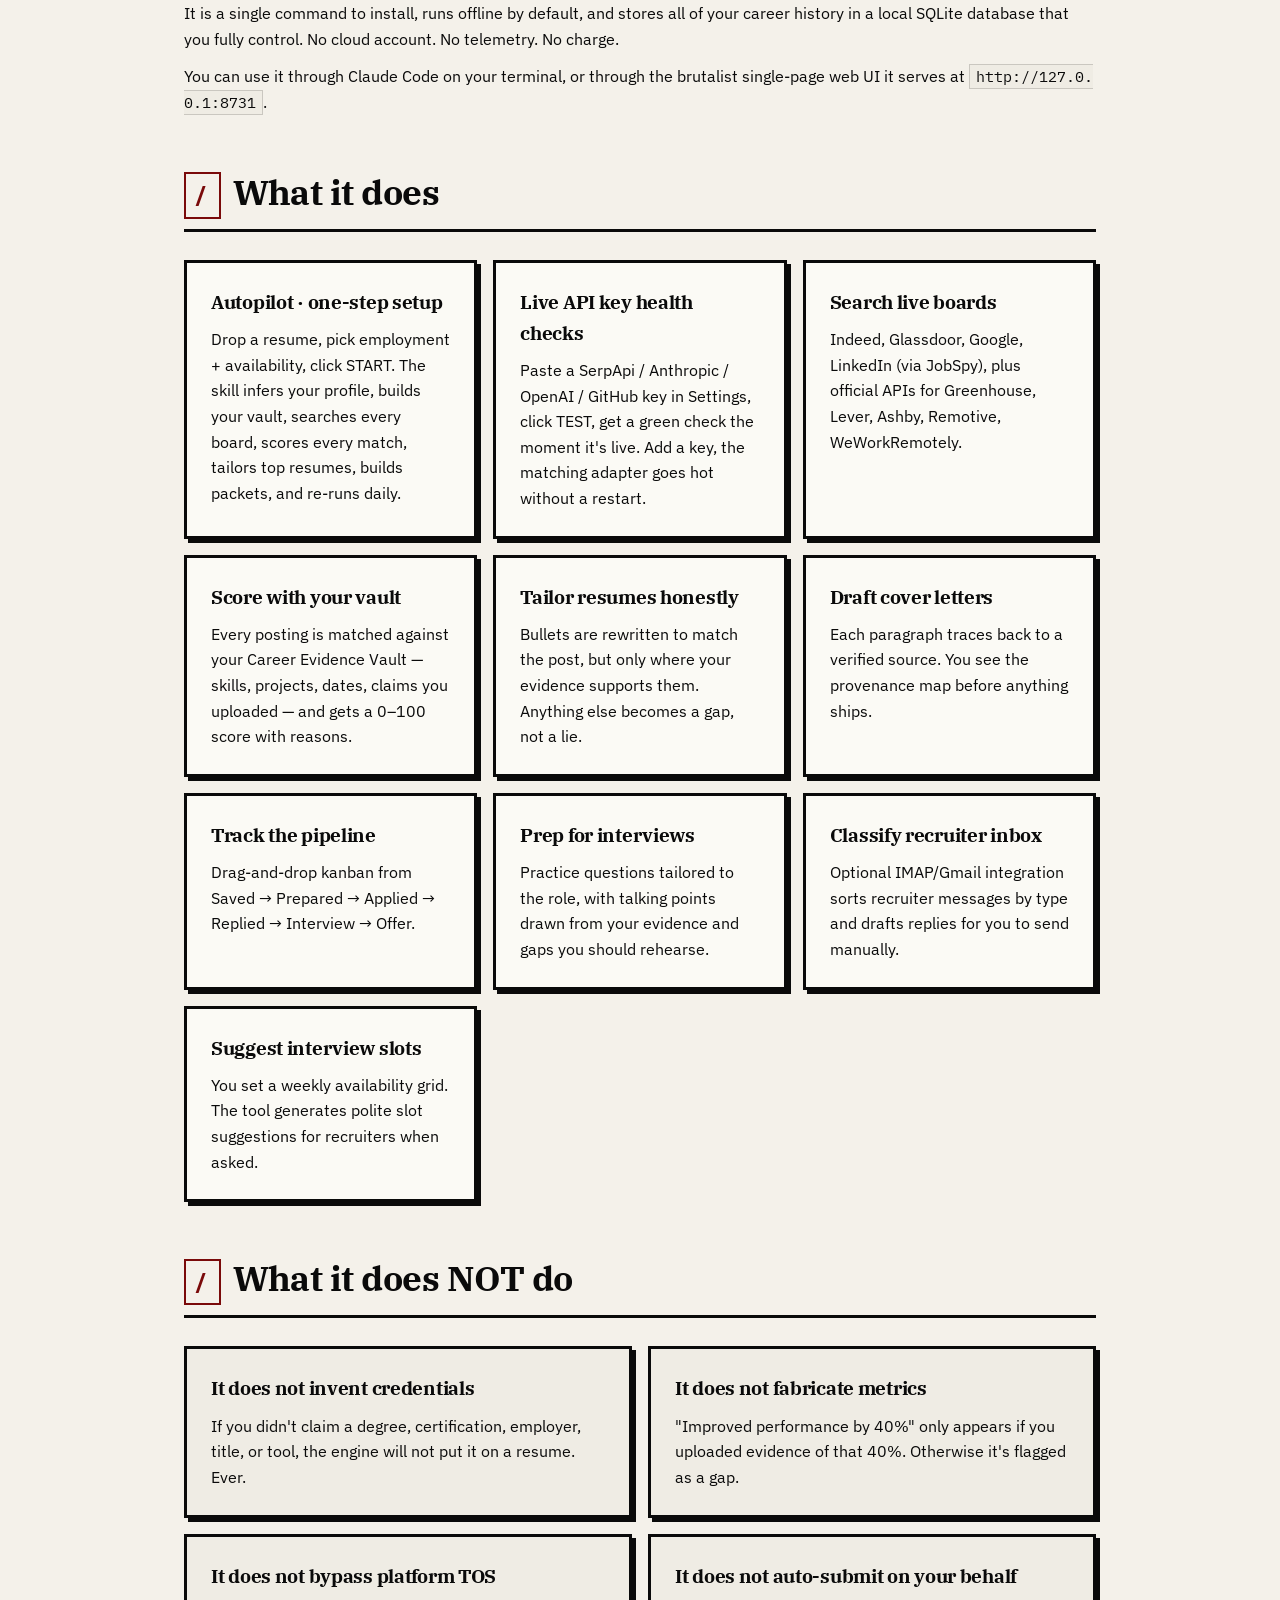
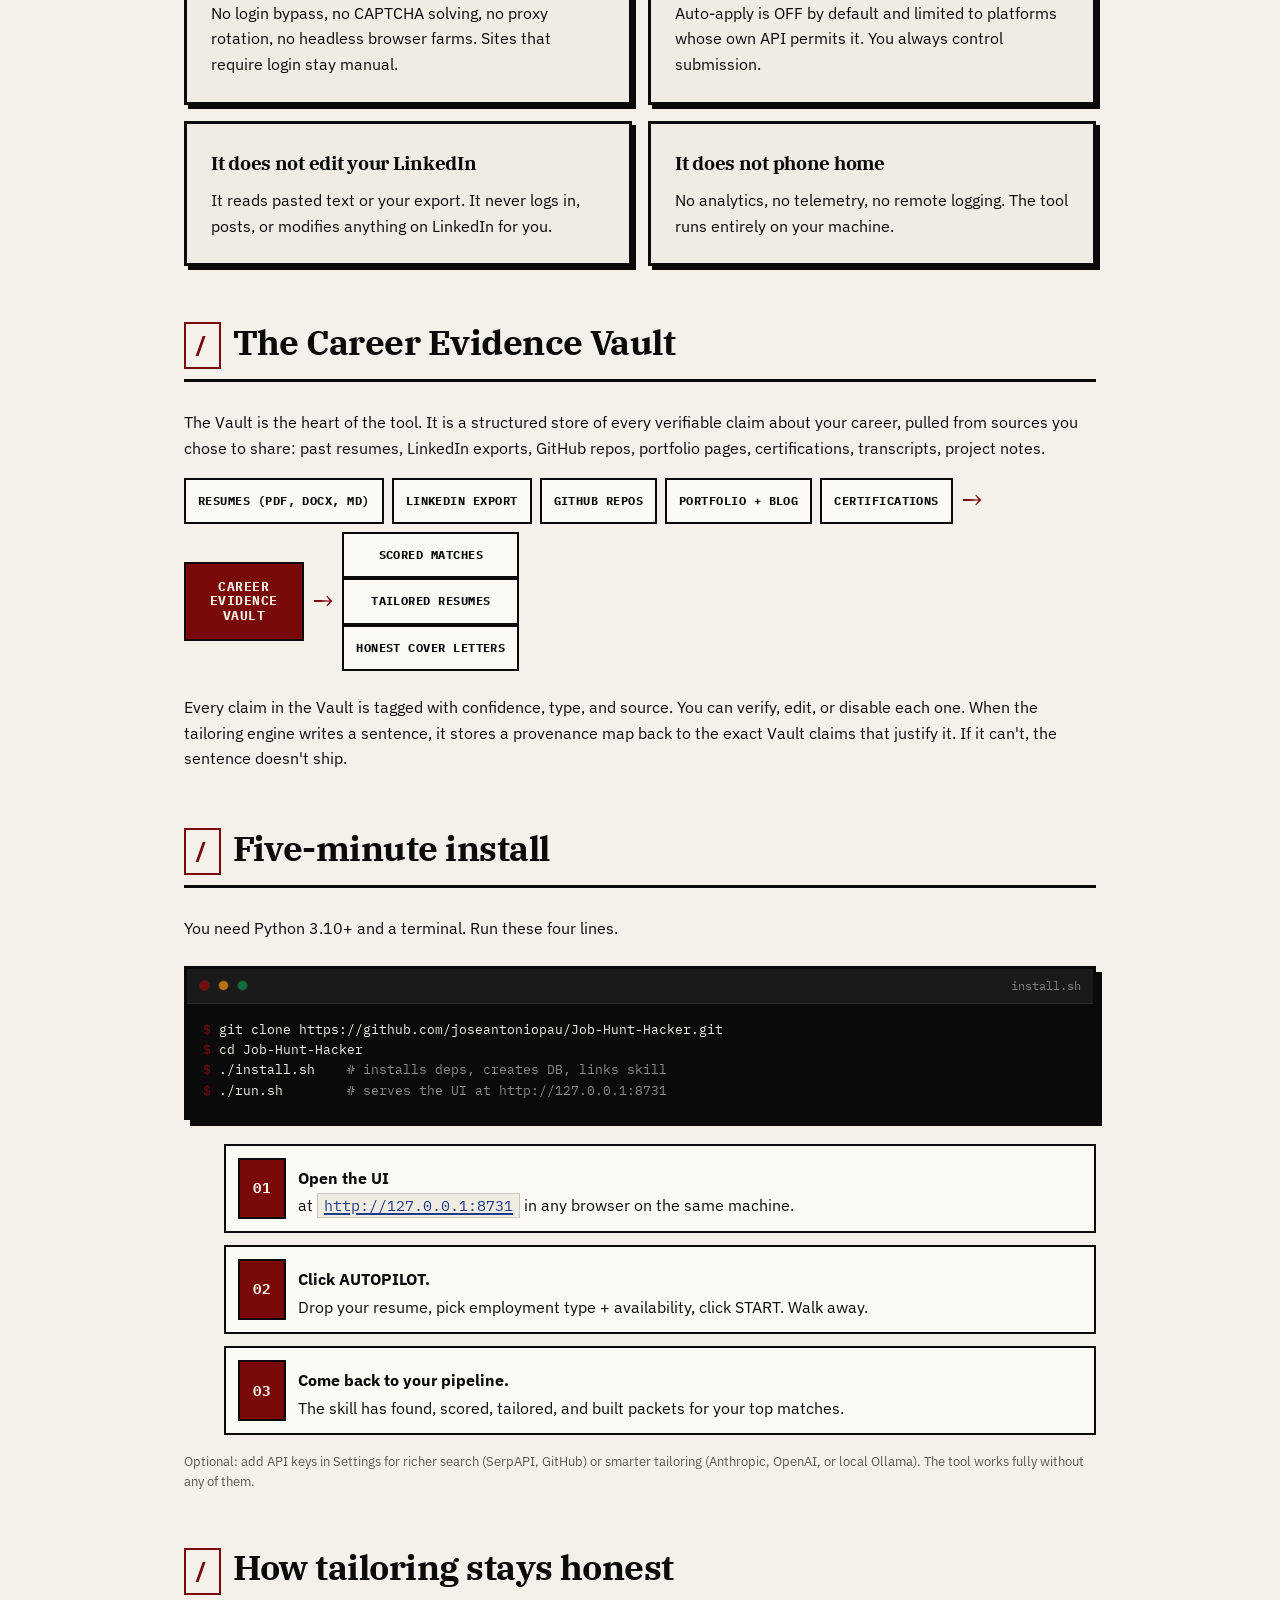
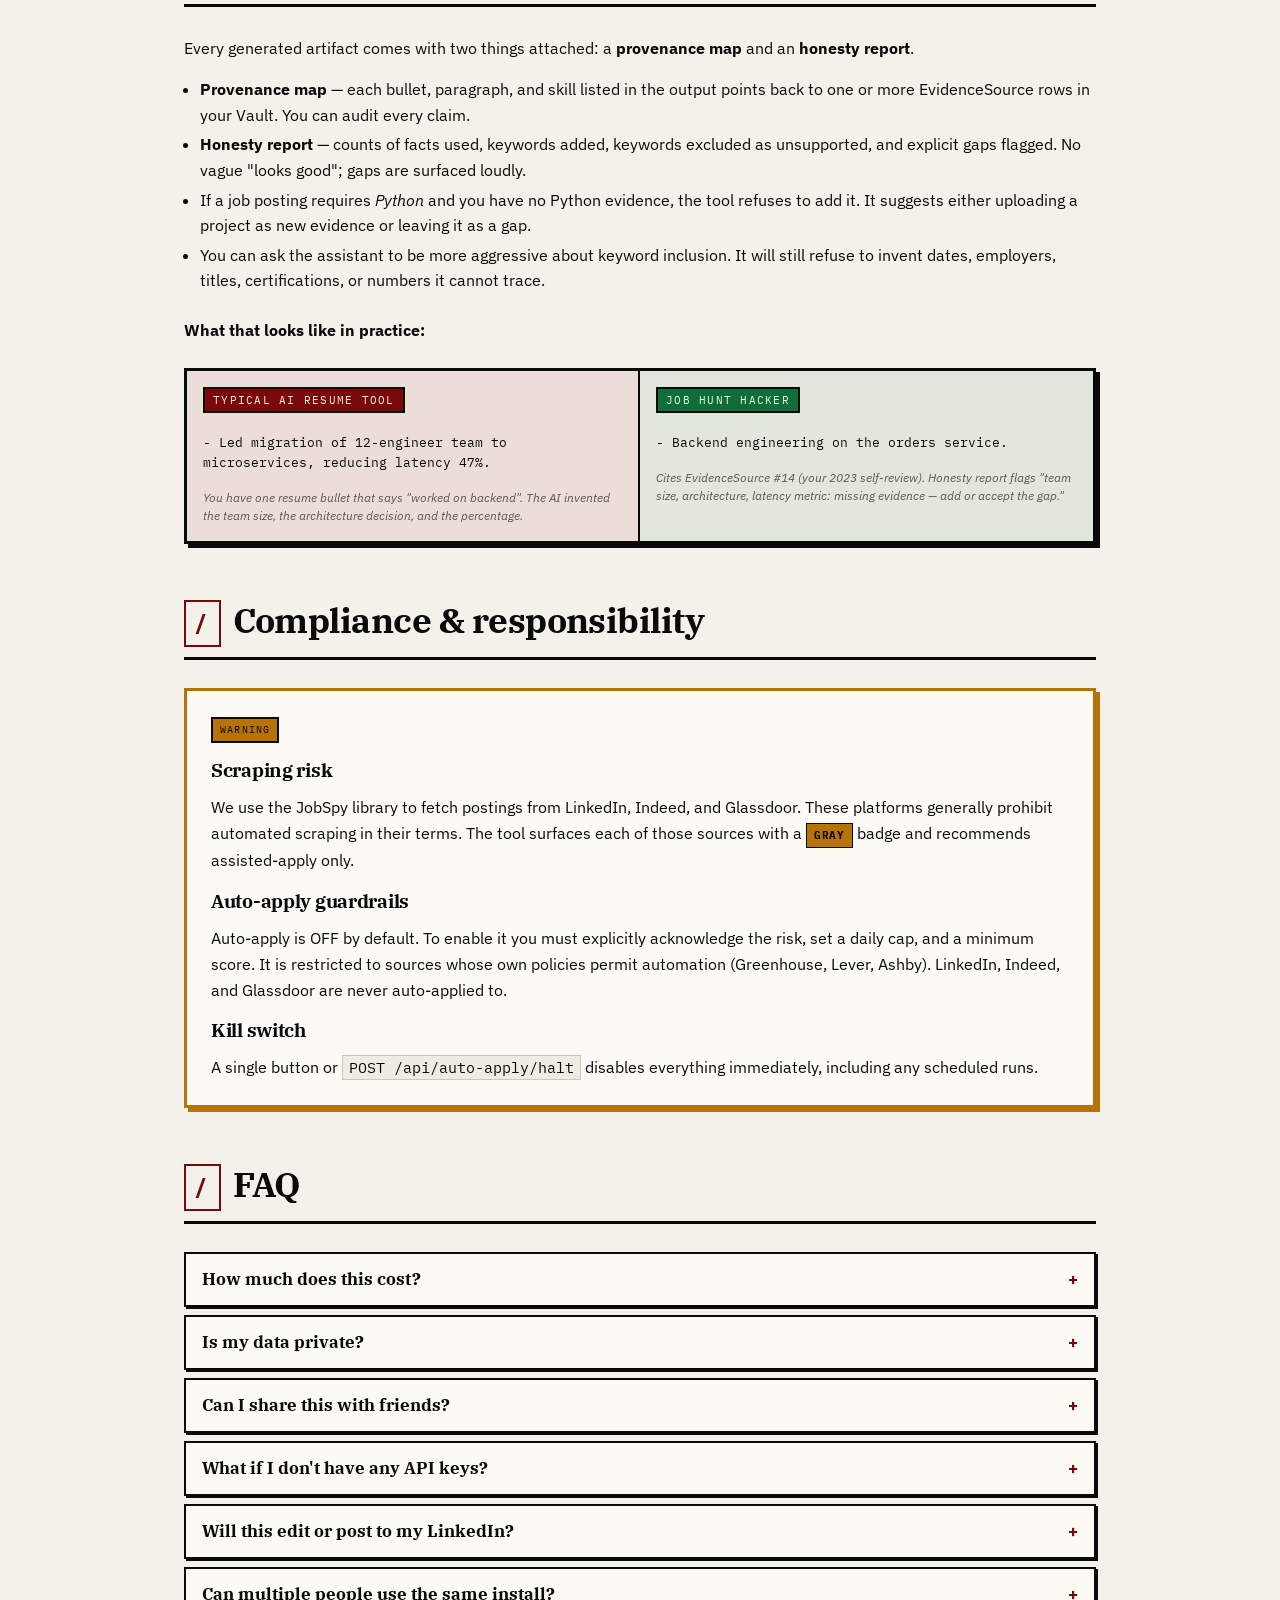
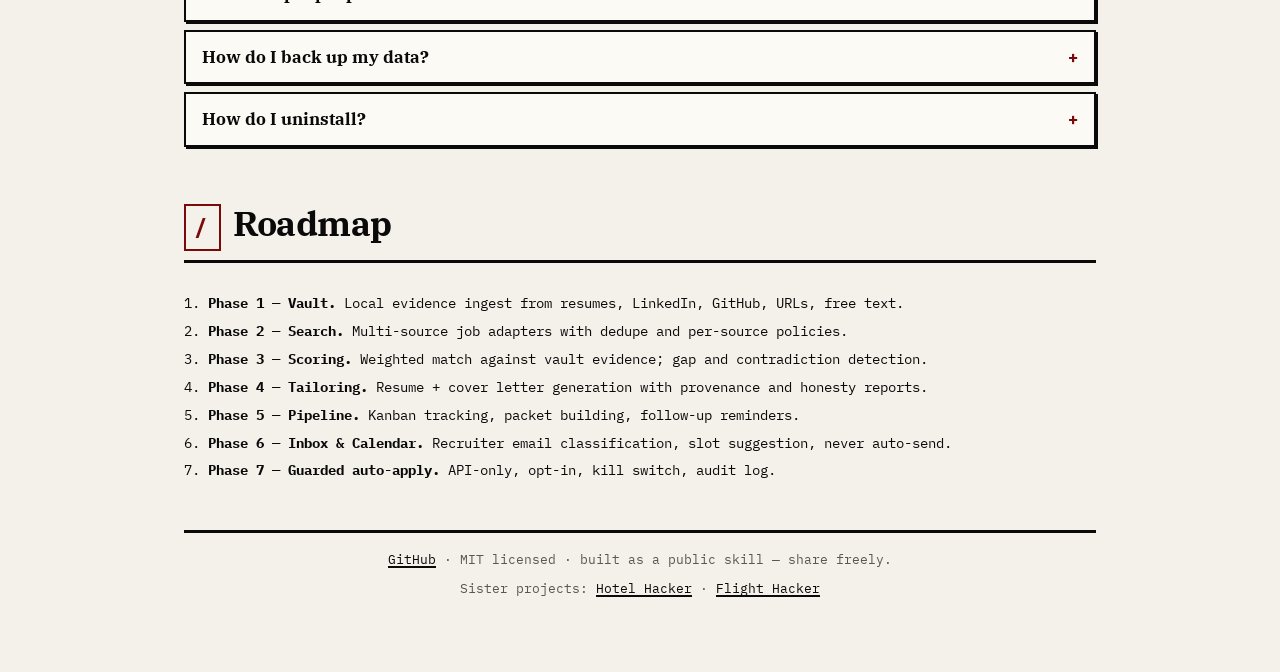
==== commit a498c949: "docs: world-class polish + mobile responsive overhaul Bug fixes for mobile (the user reported text o" ====
--- a/docs/index.html
+++ b/docs/index.html
@@ -26,7 +26,7 @@
   <!-- ===== HERO ===== -->
   <header class="hero">
     <p class="kicker">A local skill, not a SaaS</p>
-    <h1>JOB&nbsp;HUNT&nbsp;HACKER</h1>
+    <h1 class="hero-title">JOB HUNT HACKER</h1>
     <p class="hero-tagline">
       Find better jobs. Tailor honestly. Apply with discipline.
     </p>
@@ -45,7 +45,28 @@
       <span class="pill pill-warn">Auto-apply OFF by default</span>
       <span class="pill pill-accent">NEW · AUTOPILOT</span>
     </div>
+    <p class="scroll-cue">Scroll to see what it does</p>
   </header>
+
+  <!-- ===== STATS STRIP ===== -->
+  <section class="stats-strip" aria-label="By the numbers">
+    <div class="stat">
+      <span class="stat-num">9</span>
+      <span class="stat-label">Job sources</span>
+    </div>
+    <div class="stat">
+      <span class="stat-num">12</span>
+      <span class="stat-label">Resume styles</span>
+    </div>
+    <div class="stat">
+      <span class="stat-num">0</span>
+      <span class="stat-label">Fabricated facts</span>
+    </div>
+    <div class="stat">
+      <span class="stat-num">$0</span>
+      <span class="stat-label">To run</span>
+    </div>
+  </section>
 
   <!-- ===== AUTOPILOT CALLOUT ===== -->
   <section class="block autopilot-callout">
@@ -75,7 +96,7 @@
   <main>
 
     <!-- ===== WHAT IS IT ===== -->
-    <section class="block">
+    <section class="block" data-num="01">
       <h2>What is Job Hunt Hacker?</h2>
       <p>
         Job Hunt Hacker is a small, local tool that runs on your computer. It
@@ -97,7 +118,7 @@
     </section>
 
     <!-- ===== WHAT IT DOES ===== -->
-    <section class="block">
+    <section class="block" data-num="02">
       <h2>What it does</h2>
       <div class="grid grid-3">
         <article class="card">
@@ -144,7 +165,7 @@
     </section>
 
     <!-- ===== WHAT IT DOES NOT DO ===== -->
-    <section class="block">
+    <section class="block" data-num="03">
       <h2>What it does NOT do</h2>
       <div class="grid grid-2 no-list">
         <article class="card neg">
@@ -175,7 +196,7 @@
     </section>
 
     <!-- ===== VAULT ===== -->
-    <section class="block">
+    <section class="block" data-num="04">
       <h2>The Career Evidence Vault</h2>
       <p>
         The Vault is the heart of the tool. It is a structured store of every
@@ -209,28 +230,44 @@
     </section>
 
     <!-- ===== INSTALL ===== -->
-    <section class="block" id="install">
+    <section class="block" id="install" data-num="05">
       <h2>Five-minute install</h2>
-      <p>You need Python 3.10+ and a terminal. That's it.</p>
-      <pre class="codeblock">git clone https://github.com/joseantoniopau/Job-Hunt-Hacker.git
-cd Job-Hunt-Hacker
-./install.sh
-./run.sh</pre>
-      <p>
-        Open <a href="http://127.0.0.1:8731"><code>http://127.0.0.1:8731</code></a>
-        in your browser. You'll see the brutalist UI; complete SETUP first,
-        upload some evidence in VAULT, then run your first search from
-        DASHBOARD.
-      </p>
+      <p>You need Python 3.10+ and a terminal. Run these four lines.</p>
+
+      <div class="terminal" role="img" aria-label="Terminal install commands">
+        <div class="terminal-header">
+          <span class="terminal-dot r"></span>
+          <span class="terminal-dot y"></span>
+          <span class="terminal-dot g"></span>
+          <span class="terminal-title">install.sh</span>
+        </div>
+        <pre><span class="prompt">$</span> git clone https://github.com/joseantoniopau/Job-Hunt-Hacker.git
+<span class="prompt">$</span> cd Job-Hunt-Hacker
+<span class="prompt">$</span> ./install.sh    <span class="comment"># installs deps, creates DB, links skill</span>
+<span class="prompt">$</span> ./run.sh        <span class="comment"># serves the UI at http://127.0.0.1:8731</span></pre>
+      </div>
+
+      <ol class="steps">
+        <li class="step">
+          <span class="step-text"><strong>Open the UI</strong> at <a href="http://127.0.0.1:8731"><code>http://127.0.0.1:8731</code></a> in any browser on the same machine.</span>
+        </li>
+        <li class="step">
+          <span class="step-text"><strong>Click AUTOPILOT.</strong> Drop your resume, pick employment type + availability, click START. Walk away.</span>
+        </li>
+        <li class="step">
+          <span class="step-text"><strong>Come back to your pipeline.</strong> The skill has found, scored, tailored, and built packets for your top matches.</span>
+        </li>
+      </ol>
+
       <p class="muted small">
-        Optional: add API keys in <code>.env</code> for richer search
-        (SerpAPI, GitHub) or smarter tailoring (Anthropic, OpenAI, or local
-        Ollama). The tool works without any of them.
+        Optional: add API keys in Settings for richer search (SerpAPI, GitHub)
+        or smarter tailoring (Anthropic, OpenAI, or local Ollama). The tool
+        works fully without any of them.
       </p>
     </section>
 
     <!-- ===== HONESTY ===== -->
-    <section class="block">
+    <section class="block" data-num="06">
       <h2>How tailoring stays honest</h2>
       <p>
         Every generated artifact comes with two things attached: a
@@ -242,10 +279,32 @@
         <li>If a job posting requires <em>Python</em> and you have no Python evidence, the tool refuses to add it. It suggests either uploading a project as new evidence or leaving it as a gap.</li>
         <li>You can ask the assistant to be more aggressive about keyword inclusion. It will still refuse to invent dates, employers, titles, certifications, or numbers it cannot trace.</li>
       </ul>
+
+      <p style="margin-top: 1.5rem;"><strong>What that looks like in practice:</strong></p>
+      <div class="honesty-example">
+        <div class="col col-bad">
+          <span class="col-label">TYPICAL AI RESUME TOOL</span>
+          <span class="bullet">- Led migration of 12-engineer team to microservices, reducing latency 47%.</span>
+          <span class="annotation">
+            You have one resume bullet that says "worked on backend".
+            The AI invented the team size, the architecture decision,
+            and the percentage.
+          </span>
+        </div>
+        <div class="col col-good">
+          <span class="col-label">JOB HUNT HACKER</span>
+          <span class="bullet">- Backend engineering on the orders service.</span>
+          <span class="annotation">
+            Cites EvidenceSource #14 (your 2023 self-review).
+            Honesty report flags "team size, architecture, latency
+            metric: missing evidence — add or accept the gap."
+          </span>
+        </div>
+      </div>
     </section>
 
     <!-- ===== COMPLIANCE ===== -->
-    <section class="block">
+    <section class="block" data-num="07">
       <h2>Compliance &amp; responsibility</h2>
       <div class="card warn-card">
         <h3>Scraping risk</h3>
@@ -273,7 +332,7 @@
     </section>
 
     <!-- ===== FAQ ===== -->
-    <section class="block">
+    <section class="block" data-num="08">
       <h2>FAQ</h2>
       <div class="faq">
 
@@ -321,7 +380,7 @@
     </section>
 
     <!-- ===== ROADMAP ===== -->
-    <section class="block">
+    <section class="block" data-num="09">
       <h2>Roadmap</h2>
       <ol class="roadmap">
         <li><strong>Phase 1 — Vault.</strong> Local evidence ingest from resumes, LinkedIn, GitHub, URLs, free text.</li>
--- a/docs/styles.css
+++ b/docs/styles.css
@@ -1,38 +1,69 @@
 /* =====================================================================
-   JOB HUNT HACKER — docs landing page
-   Same brutalist palette as the app UI.
+   JOB HUNT HACKER · landing page
+   Brutalist + polished. Mobile-first. Colors locked against iOS Safari's
+   dark-mode hijack so the parchment / oxblood / cobalt palette renders
+   the same on every device.
    ===================================================================== */
 
 :root {
-  --bg:        #f4f1ea;
-  --ink:       #0a0a0a;
-  --ink-soft:  #1d1c1a;
-  --muted:     #5a5651;
-  --hair:      rgba(10,10,10,0.18);
-
-  --accent:    #7a0a0a;
-  --accent-fg: #f4f1ea;
-  --accent-hi: #9b1010;
-  --secondary: #1f3a8a;
+  color-scheme: only light;            /* refuse OS dark-mode overrides */
+  --bg:           #f4f1ea;
+  --bg-2:         #ebe6dc;
+  --ink:          #0a0a0a;
+  --ink-soft:     #1d1c1a;
+  --muted:        #5a5651;
+  --hair:         rgba(10,10,10,0.16);
+  --hair-strong:  rgba(10,10,10,0.28);
+
+  --accent:       #7a0a0a;             /* oxblood */
+  --accent-hi:    #9b1010;
+  --accent-fg:    #f4f1ea;
+  --accent-soft:  rgba(122,10,10,0.07);
+
+  --secondary:    #1f3a8a;             /* cobalt */
   --secondary-hi: #2a4cbf;
-  --positive:  #0d6e3a;
-  --warn:      #b77307;
-
-  --card-bg:   #fbfaf5;
-  --card-bg-2: #efece4;
+  --secondary-fg: #f4f1ea;
+
+  --positive:     #0d6e3a;             /* forest */
+  --positive-fg:  #f4f1ea;
+  --warn:         #b77307;             /* amber */
+  --warn-fg:      #0a0a0a;
+
+  --card:         #fbfaf5;
+  --card-2:       #efece4;
 
   --serif: 'IBM Plex Serif', Georgia, 'Times New Roman', serif;
-  --sans:  'IBM Plex Sans', system-ui, -apple-system, Segoe UI, sans-serif;
+  --sans:  'IBM Plex Sans', system-ui, -apple-system, 'Segoe UI', sans-serif;
   --mono:  'IBM Plex Mono', ui-monospace, SFMono-Regular, Menlo, monospace;
 
-  --border: 3px solid var(--ink);
-  --border-thin: 2px solid var(--ink);
-  --shadow: 4px 4px 0 var(--ink);
-  --shadow-sm: 2px 2px 0 var(--ink);
-}
-
-* { box-sizing: border-box; }
-html { color-scheme: light; }
+  --border:        3px solid var(--ink);
+  --border-thin:   2px solid var(--ink);
+  --border-hair:   1px solid var(--hair-strong);
+  --shadow:        4px 4px 0 var(--ink);
+  --shadow-sm:     2px 2px 0 var(--ink);
+  --shadow-lg:     6px 6px 0 var(--ink);
+
+  --s-1: 4px;  --s-2: 8px;  --s-3: 12px; --s-4: 16px;
+  --s-5: 24px; --s-6: 32px; --s-7: 48px; --s-8: 64px;
+}
+
+/* ---- iOS Safari dark-mode prevention ---------------------------------- */
+@media (prefers-color-scheme: dark) {
+  :root {
+    --bg:           #f4f1ea;
+    --bg-2:         #ebe6dc;
+    --ink:          #0a0a0a;
+    --ink-soft:     #1d1c1a;
+    --muted:        #5a5651;
+    --card:         #fbfaf5;
+    --card-2:       #efece4;
+  }
+  html, body { background: #f4f1ea !important; color: #0a0a0a !important; }
+}
+
+/* ---- base ------------------------------------------------------------- */
+*, *::before, *::after { box-sizing: border-box; }
+html { -webkit-text-size-adjust: 100%; text-size-adjust: 100%; }
 html, body { margin: 0; padding: 0; }
 
 body {
@@ -43,66 +74,122 @@
   line-height: 1.6;
   max-width: 960px;
   margin: 0 auto;
-  padding: 1.4rem 1.2rem 4rem;
+  padding: var(--s-5) var(--s-5) var(--s-8);
   -webkit-font-smoothing: antialiased;
+  -moz-osx-font-smoothing: grayscale;
   text-rendering: optimizeLegibility;
+  font-variant-numeric: tabular-nums;
+  overflow-x: hidden;
+}
+
+@media (max-width: 760px) {
+  body { padding: var(--s-4) var(--s-3) var(--s-7); font-size: 16.5px; }
 }
 
 h1, h2, h3, h4 {
   font-family: var(--serif);
   font-weight: 700;
-  letter-spacing: -0.01em;
+  letter-spacing: -0.015em;
   margin: 0 0 .5em;
-}
-h1 { font-size: clamp(2.6rem, 7vw, 5rem); line-height: 1; }
-h2 { font-size: clamp(1.6rem, 3.4vw, 2.2rem); border-bottom: var(--border); padding-bottom: .25em; margin-bottom: .8em; }
-h3 { font-size: 1.15rem; }
-p  { margin: 0 0 .75em; }
-a  { color: var(--secondary); text-decoration: underline; text-underline-offset: 2px; }
-a:hover { color: var(--secondary-hi); }
+  color: var(--ink);
+  overflow-wrap: anywhere;
+  word-break: break-word;
+  hyphens: auto;
+}
+h1 { font-size: clamp(2rem, 9vw, 5rem); line-height: 1.02; }
+h2 {
+  font-size: clamp(1.5rem, 4.2vw, 2.2rem);
+  border-bottom: var(--border);
+  padding-bottom: .25em;
+  margin-bottom: .8em;
+}
+h3 { font-size: clamp(1.05rem, 2.4vw, 1.2rem); }
+h4 { font-family: var(--mono); font-size: .82rem;
+     font-weight: 700; text-transform: uppercase; letter-spacing: .1em; }
+
+p { margin: 0 0 .75em; }
+a {
+  color: var(--secondary);
+  text-decoration: underline;
+  text-underline-offset: 2px;
+  text-decoration-thickness: 1.5px;
+}
+a:hover { color: var(--secondary-hi); text-decoration-thickness: 2px; }
+strong { font-weight: 700; color: var(--ink); }
+
 code, pre, .mono { font-family: var(--mono); }
+code {
+  background: var(--card-2);
+  padding: 2px 6px;
+  border: 1px solid var(--hair);
+  font-size: 0.94em;
+  word-break: break-all;
+}
+
 ::selection { background: var(--ink); color: var(--bg); }
-*:focus-visible { outline: 3px solid var(--secondary); outline-offset: 2px; }
-
-/* ----- SIBLING PILL NAV ----- */
+*:focus-visible { outline: 3px solid var(--accent); outline-offset: 2px; }
+
+/* ---- sibling pill nav ------------------------------------------------- */
 .siblings {
-  display: flex; flex-wrap: wrap; gap: .4rem;
-  margin-bottom: 1.6rem;
+  display: flex;
+  flex-wrap: wrap;
+  gap: var(--s-2);
+  margin-bottom: var(--s-5);
   font-family: var(--mono);
 }
 .siblings .pill {
   display: inline-block;
-  font-size: 11.5px; font-weight: 700;
+  font-size: 11.5px;
+  font-weight: 700;
+  letter-spacing: .08em;
+  padding: 5px 10px;
+  border: var(--border-thin);
+  background: var(--card);
+  color: var(--ink);
+  text-decoration: none;
+  box-shadow: var(--shadow-sm);
+}
+.siblings .pill:hover { background: var(--ink); color: var(--bg); }
+.siblings .pill-current {
+  background: var(--accent);
+  color: var(--accent-fg);
+  border-color: var(--ink);
+  cursor: default;
+}
+
+.pill {
+  display: inline-block;
+  font-family: var(--mono);
+  font-size: 11px;
+  font-weight: 700;
   letter-spacing: .08em;
   padding: 4px 9px;
   border: var(--border-thin);
-  background: var(--card-bg);
+  background: var(--card);
   color: var(--ink);
-  text-decoration: none;
-  box-shadow: var(--shadow-sm);
-}
-.siblings .pill:hover { background: var(--ink); color: var(--bg); }
-.siblings .pill-current { background: var(--accent); color: var(--accent-fg); border-color: var(--accent); cursor: default; }
-
-.pill {
-  display: inline-block;
-  font-family: var(--mono);
-  font-size: 11px; font-weight: 700;
-  letter-spacing: .08em;
-  padding: 3px 8px;
-  border: var(--border-thin);
-}
-.pill-blue   { background: var(--secondary); color: var(--bg); border-color: var(--secondary); }
-.pill-green  { background: var(--positive); color: var(--bg); border-color: var(--positive); }
-.pill-warn   { background: var(--warn); color: var(--ink); }
-
-/* ----- HERO ----- */
+}
+.pill-blue   { background: var(--secondary); color: var(--secondary-fg); border-color: var(--ink); }
+.pill-green  { background: var(--positive); color: var(--positive-fg); border-color: var(--ink); }
+.pill-warn   { background: var(--warn); color: var(--warn-fg); border-color: var(--ink); }
+.pill-accent { background: var(--accent); color: var(--accent-fg); border-color: var(--ink); }
+
+/* ---- HERO ------------------------------------------------------------- */
 .hero {
-  border: var(--border);
-  background: var(--card-bg);
+  position: relative;
+  border: var(--border);
+  background: var(--card);
   box-shadow: var(--shadow);
-  padding: 2.5rem 1.6rem;
-  margin-bottom: 2rem;
+  padding: var(--s-7) var(--s-5);
+  margin-bottom: var(--s-6);
+  overflow: hidden;
+}
+.hero::before {
+  /* decorative oxblood bar — gives the hero polish without an image */
+  content: "";
+  position: absolute;
+  top: 0; left: 0; bottom: 0;
+  width: 6px;
+  background: var(--accent);
 }
 .hero .kicker {
   font-family: var(--mono);
@@ -110,25 +197,50 @@
   letter-spacing: .14em;
   text-transform: uppercase;
   color: var(--accent);
-  margin: 0 0 .8rem;
-}
-.hero h1 { margin: 0; }
+  margin: 0 0 var(--s-3);
+}
+.hero-title {
+  margin: 0;
+  /* aggressive responsive ramp — never overflows even at 320px */
+  font-size: clamp(2.2rem, 11vw, 5rem);
+  letter-spacing: -0.025em;
+  line-height: 0.95;
+  overflow-wrap: anywhere;
+  word-break: break-word;
+}
 .hero-tagline {
   font-family: var(--serif);
-  font-size: clamp(1.2rem, 2.4vw, 1.6rem);
-  margin: .6rem 0 .8rem;
-  max-width: 42ch;
+  font-style: italic;
+  font-size: clamp(1.15rem, 3.4vw, 1.55rem);
+  margin: var(--s-3) 0 var(--s-3);
+  max-width: 36ch;
   color: var(--ink-soft);
+  line-height: 1.35;
 }
 .hero-sub {
   max-width: 60ch;
   color: var(--ink-soft);
-  margin: 0 0 1.2rem;
-}
-.hero-actions { display: flex; flex-wrap: wrap; gap: .6rem; margin-bottom: 1rem; }
-.hero-meta { display: flex; flex-wrap: wrap; gap: .35rem; }
-
-/* ----- BUTTONS ----- */
+  margin: 0 0 var(--s-5);
+}
+.hero-actions {
+  display: flex;
+  flex-wrap: wrap;
+  gap: var(--s-3);
+  margin-bottom: var(--s-4);
+}
+.hero-meta {
+  display: flex;
+  flex-wrap: wrap;
+  gap: var(--s-2);
+}
+
+@media (max-width: 600px) {
+  .hero { padding: var(--s-5) var(--s-4); }
+  .hero::before { width: 4px; }
+  .hero-actions .btn { flex: 1 1 100%; text-align: center; }
+}
+
+/* ---- BUTTONS ---------------------------------------------------------- */
 .btn {
   display: inline-block;
   font-family: var(--mono);
@@ -136,14 +248,19 @@
   letter-spacing: .06em;
   font-size: 13px;
   text-transform: uppercase;
-  background: var(--card-bg);
+  background: var(--card);
   color: var(--ink);
   border: var(--border);
-  padding: .65rem 1rem;
+  padding: var(--s-3) var(--s-4);
   box-shadow: var(--shadow-sm);
   cursor: pointer;
   text-decoration: none;
-  transition: transform 180ms ease, box-shadow 180ms ease, background-color 180ms ease, color 180ms ease;
+  transition: transform 140ms ease, box-shadow 140ms ease,
+              background-color 140ms ease, color 140ms ease;
+  min-height: 44px;                    /* touch-target on phone */
+  display: inline-flex;
+  align-items: center;
+  justify-content: center;
 }
 .btn:hover { background: var(--ink); color: var(--bg); }
 .btn:active { transform: translate(2px, 2px); box-shadow: 0 0 0 var(--ink); }
@@ -151,121 +268,196 @@
 .btn-primary:hover { background: var(--accent-hi); color: var(--accent-fg); }
 .btn-ghost { background: transparent; }
 
-/* ----- BLOCKS ----- */
-.block { margin: 2.5rem 0; }
-
-/* ----- GRID / CARDS ----- */
-.grid { display: grid; gap: 1rem; }
+/* ---- LAYOUT BLOCKS ---------------------------------------------------- */
+.block { margin: var(--s-7) 0; }
+
+.grid { display: grid; gap: var(--s-4); }
 .grid-2 { grid-template-columns: repeat(2, 1fr); }
 .grid-3 { grid-template-columns: repeat(3, 1fr); }
 @media (max-width: 760px) {
   .grid-2, .grid-3 { grid-template-columns: 1fr; }
 }
+
 .card {
-  background: var(--card-bg);
+  background: var(--card);
   border: var(--border);
   box-shadow: var(--shadow);
-  padding: 1.1rem 1.2rem;
+  padding: var(--s-5);
 }
 .card h3 { margin-top: 0; }
 .card p:last-child { margin-bottom: 0; }
-.card.neg { background: var(--card-bg-2); border-color: var(--ink); }
-.card.warn-card { border-color: var(--warn); box-shadow: 4px 4px 0 var(--warn); }
-.no-list .card { padding-left: 1.2rem; }
-
-/* ----- VAULT DIAGRAM ----- */
+.card.neg { background: var(--card-2); border-color: var(--ink); }
+.card.warn-card {
+  border-color: var(--warn);
+  box-shadow: 4px 4px 0 var(--warn);
+  background: var(--card);
+}
+.card.warn-card::before {
+  content: "WARNING";
+  display: inline-block;
+  background: var(--warn);
+  color: var(--warn-fg);
+  font-family: var(--mono);
+  font-size: 10px;
+  letter-spacing: 0.12em;
+  padding: 3px 7px;
+  border: 2px solid var(--ink);
+  margin-bottom: var(--s-3);
+}
+.no-list .card { padding-left: var(--s-5); }
+
+/* ---- AUTOPILOT CALLOUT ----------------------------------------------- */
+.autopilot-callout {
+  border: var(--border);
+  background: var(--accent-soft);
+  box-shadow: var(--shadow-lg);
+  padding: var(--s-6) var(--s-5);
+  margin: var(--s-6) 0;
+  position: relative;
+}
+.autopilot-callout::before {
+  content: "NEW";
+  position: absolute;
+  top: -14px;
+  right: var(--s-4);
+  background: var(--accent);
+  color: var(--accent-fg);
+  font-family: var(--mono);
+  font-size: 11px;
+  font-weight: 700;
+  letter-spacing: .12em;
+  padding: 4px 10px;
+  border: 2px solid var(--ink);
+  box-shadow: var(--shadow-sm);
+}
+.autopilot-callout h2 {
+  color: var(--accent);
+  border-bottom-color: var(--accent);
+  margin-top: 0;
+}
+.autopilot-steps {
+  margin: var(--s-4) 0;
+  padding-left: var(--s-5);
+  line-height: 1.7;
+}
+.autopilot-steps li { margin-bottom: var(--s-2); }
+.autopilot-steps strong { font-weight: 700; color: var(--ink); }
+
+@media (max-width: 600px) {
+  .autopilot-callout { padding: var(--s-5) var(--s-4); }
+}
+
+/* ---- VAULT DIAGRAM ---------------------------------------------------- */
 .vault-diagram {
-  display: flex; flex-wrap: wrap; align-items: center; gap: .55rem;
-  font-family: var(--mono);
-  font-size: 11.5px; letter-spacing: .04em;
-  margin: 1rem 0 1.4rem;
-}
-.vault-diagram.big { font-size: 12px; }
+  display: flex;
+  flex-wrap: wrap;
+  align-items: center;
+  gap: var(--s-2);
+  font-family: var(--mono);
+  font-size: 11.5px;
+  letter-spacing: .04em;
+  margin: var(--s-4) 0 var(--s-5);
+}
 .vdx-box {
   border: var(--border-thin);
-  padding: .55rem .7rem;
-  background: var(--card-bg);
+  padding: var(--s-3) var(--s-3);
+  background: var(--card);
   font-weight: 700;
   text-align: center;
+  flex: 0 0 auto;
 }
 .vdx-vault {
-  background: var(--accent); color: var(--accent-fg);
-  border: var(--border-thin); border-color: var(--accent);
-  padding: .9rem 1.2rem;
-  font-weight: 700; line-height: 1.1;
+  background: var(--accent);
+  color: var(--accent-fg);
+  border: var(--border-thin);
+  padding: var(--s-4) var(--s-5);
+  font-weight: 700;
+  line-height: 1.1;
   font-size: 13px;
-}
-.vdx-arrow { font-size: 1.6rem; font-family: var(--serif); }
-.vdx-out { display: flex; flex-direction: column; gap: .35rem; }
-
-/* ----- CODE ----- */
+  text-align: center;
+}
+.vdx-arrow {
+  font-size: 1.6rem;
+  font-family: var(--serif);
+  color: var(--accent);
+}
+
+@media (max-width: 600px) {
+  .vault-diagram { gap: var(--s-2); justify-content: center; }
+  .vdx-arrow { width: 100%; text-align: center; transform: rotate(90deg); margin: -4px 0; }
+}
+
+/* ---- CODEBLOCK ------------------------------------------------------- */
 .codeblock {
-  font-family: var(--mono); font-size: 13.5px;
-  background: var(--ink); color: var(--bg);
-  border: var(--border); box-shadow: var(--shadow);
-  padding: 1rem 1.2rem;
+  font-family: var(--mono);
+  font-size: 13px;
+  background: var(--ink);
+  color: var(--bg);
+  border: var(--border);
+  box-shadow: var(--shadow);
+  padding: var(--s-4) var(--s-4);
   white-space: pre;
   overflow-x: auto;
-}
-code {
-  background: var(--card-bg-2);
-  padding: 1px 5px;
-  border: 1px solid var(--hair);
-  font-size: 0.94em;
+  -webkit-overflow-scrolling: touch;
 }
 .codeblock code { background: transparent; border: 0; padding: 0; color: inherit; }
 
-/* ----- FAQ ----- */
+/* ---- FAQ ------------------------------------------------------------- */
+.faq { display: grid; gap: var(--s-2); }
 .faq details {
   border: var(--border-thin);
-  background: var(--card-bg);
-  padding: .6rem .9rem;
-  margin: 0 0 .55rem;
+  background: var(--card);
+  padding: var(--s-3) var(--s-4);
   box-shadow: var(--shadow-sm);
 }
 .faq summary {
   cursor: pointer;
   font-family: var(--serif);
   font-weight: 700;
+  font-size: 1.05rem;
   list-style: none;
-  display: flex; justify-content: space-between; align-items: baseline;
+  display: flex;
+  justify-content: space-between;
+  align-items: baseline;
+  gap: var(--s-3);
 }
 .faq summary::-webkit-details-marker { display: none; }
-.faq summary::after { content: '+'; font-family: var(--mono); font-weight: 700; }
-.faq details[open] summary::after { content: '-'; }
-.faq details p { margin: .6rem 0 0; color: var(--ink-soft); }
-
-/* ----- ROADMAP ----- */
-.roadmap {
-  padding-left: 1.4rem;
-  font-family: var(--mono);
-  font-size: 14px;
-}
+.faq summary::after {
+  content: '+';
+  font-family: var(--mono);
+  font-weight: 700;
+  color: var(--accent);
+  flex: 0 0 auto;
+}
+.faq details[open] summary::after { content: '–'; }
+.faq details p { margin: var(--s-3) 0 0; color: var(--ink-soft); }
+
+/* ---- ROADMAP / BULLETS ---------------------------------------------- */
+.roadmap { padding-left: var(--s-5); font-family: var(--mono); font-size: 14px; }
 .roadmap li { margin: .35rem 0; }
-
-/* ----- BULLETS ----- */
-.bullets { padding-left: 1.2rem; }
-.bullets li { margin: .2rem 0; }
-
-/* ----- BADGES ----- */
+.bullets { padding-left: var(--s-4); }
+.bullets li { margin: .25rem 0; }
+
+/* ---- BADGES --------------------------------------------------------- */
 .badge {
   display: inline-block;
   font-family: var(--mono);
-  font-size: 11px; font-weight: 700;
+  font-size: 11px;
+  font-weight: 700;
   letter-spacing: .06em;
-  padding: 2px 6px;
+  padding: 3px 7px;
   border: 1.5px solid var(--ink);
-  background: var(--card-bg);
-}
-.badge-warn { background: var(--warn); color: var(--ink); }
-.badge-green { background: var(--positive); color: var(--bg); border-color: var(--positive); }
-.badge-red { background: var(--accent); color: var(--accent-fg); border-color: var(--accent); }
-
-/* ----- FOOTER ----- */
+  background: var(--card);
+}
+.badge-warn { background: var(--warn); color: var(--warn-fg); }
+.badge-green { background: var(--positive); color: var(--positive-fg); }
+.badge-red { background: var(--accent); color: var(--accent-fg); }
+
+/* ---- FOOTER --------------------------------------------------------- */
 .site-footer {
   border-top: var(--border);
-  margin-top: 3rem;
-  padding-top: 1.2rem;
+  margin-top: var(--s-7);
+  padding-top: var(--s-4);
   font-family: var(--mono);
   font-size: 12.5px;
   color: var(--muted);
@@ -273,11 +465,11 @@
 }
 .site-footer a { color: var(--ink); }
 
-/* ----- UTIL ----- */
+/* ---- util ----------------------------------------------------------- */
 .muted { color: var(--muted); }
 .small { font-size: 12.5px; }
 
-/* ----- PRINT ----- */
+/* ---- PRINT ---------------------------------------------------------- */
 @media print {
   .siblings, .hero-actions, .hero-meta, .codeblock { display: none !important; }
   body { background: white !important; color: black !important; max-width: 100% !important; padding: 0 !important; }
@@ -285,30 +477,273 @@
   .vdx-vault { background: white !important; color: black !important; border: 1px solid black !important; }
   a { color: black !important; }
   h2 { border-bottom: 1px solid black !important; }
-}
-
-/* ----- Autopilot callout (docs landing) ----- */
-.autopilot-callout {
-  border: 3px solid #0a0a0a;
-  background: rgba(122, 10, 10, 0.06);
-  box-shadow: 6px 6px 0 #0a0a0a;
-  padding: 28px;
-  margin: 36px 0;
-}
-.autopilot-callout h2 {
-  color: #7a0a0a;
-  letter-spacing: -0.01em;
-}
-.autopilot-steps {
-  margin: 18px 0;
-  padding-left: 22px;
-  font-family: 'IBM Plex Sans', system-ui, sans-serif;
-  line-height: 1.7;
-}
-.autopilot-steps li { margin-bottom: 6px; }
-.autopilot-steps strong { font-weight: 700; color: #0a0a0a; }
-.pill-accent {
-  background: #7a0a0a;
-  color: #f4f1ea;
-  border: 1.5px solid #0a0a0a;
-}
+  .autopilot-callout { border: 1px solid black !important; box-shadow: none !important; background: white !important; }
+  .autopilot-callout::before, .card.warn-card::before { display: none !important; }
+}
+
+/* =====================================================================
+   World-class polish layer
+   ===================================================================== */
+
+/* Subtle grain on the body so the parchment doesn't look flat */
+body {
+  background-image:
+    radial-gradient(rgba(10,10,10,0.025) 1px, transparent 1px),
+    radial-gradient(rgba(10,10,10,0.025) 1px, transparent 1px);
+  background-size: 28px 28px, 28px 28px;
+  background-position: 0 0, 14px 14px;
+  background-attachment: fixed;
+}
+
+/* Section numbering — every <section class="block"> with data-num gets a
+   prefix label rendered in mono oxblood */
+.block[data-num] > h2 {
+  position: relative;
+  padding-left: 0;
+}
+.block[data-num] > h2::before {
+  content: attr(data-num) " /";
+  display: inline-block;
+  font-family: var(--mono);
+  font-size: 0.62em;
+  font-weight: 700;
+  letter-spacing: 0.16em;
+  color: var(--accent);
+  vertical-align: middle;
+  margin-right: var(--s-3);
+  padding: 4px 8px;
+  border: 2px solid var(--accent);
+  background: var(--bg);
+}
+
+/* ---- STATS STRIP (world-class trust signal) ---------------------- */
+.stats-strip {
+  display: grid;
+  grid-template-columns: repeat(4, 1fr);
+  gap: 0;
+  margin: var(--s-6) 0;
+  border: var(--border);
+  background: var(--card);
+  box-shadow: var(--shadow);
+}
+.stats-strip .stat {
+  padding: var(--s-4) var(--s-3);
+  text-align: center;
+  border-right: var(--border-thin);
+}
+.stats-strip .stat:last-child { border-right: 0; }
+.stats-strip .stat-num {
+  display: block;
+  font-family: var(--serif);
+  font-size: clamp(1.8rem, 5vw, 2.6rem);
+  font-weight: 700;
+  line-height: 1;
+  color: var(--accent);
+  letter-spacing: -0.02em;
+}
+.stats-strip .stat-label {
+  display: block;
+  font-family: var(--mono);
+  font-size: 10.5px;
+  text-transform: uppercase;
+  letter-spacing: 0.1em;
+  color: var(--muted);
+  margin-top: var(--s-2);
+}
+@media (max-width: 760px) {
+  .stats-strip { grid-template-columns: repeat(2, 1fr); }
+  .stats-strip .stat:nth-child(2) { border-right: 0; }
+  .stats-strip .stat:nth-child(-n+2) { border-bottom: var(--border-thin); }
+}
+
+/* ---- HONESTY EXAMPLE (before / after of a resume bullet) -------- */
+.honesty-example {
+  display: grid;
+  grid-template-columns: 1fr 1fr;
+  gap: 0;
+  margin: var(--s-5) 0;
+  border: var(--border);
+  box-shadow: var(--shadow);
+}
+.honesty-example .col {
+  padding: var(--s-4) var(--s-4);
+  font-family: var(--mono);
+  font-size: 13px;
+  line-height: 1.55;
+}
+.honesty-example .col-bad {
+  background: rgba(122,10,10,0.08);
+  border-right: var(--border-thin);
+  color: var(--ink);
+}
+.honesty-example .col-good {
+  background: rgba(13,110,58,0.08);
+  color: var(--ink);
+}
+.honesty-example .col-label {
+  display: inline-block;
+  font-size: 10.5px;
+  letter-spacing: 0.12em;
+  text-transform: uppercase;
+  padding: 3px 8px;
+  border: 2px solid var(--ink);
+  margin-bottom: var(--s-3);
+}
+.honesty-example .col-bad .col-label  { background: var(--accent); color: var(--accent-fg); }
+.honesty-example .col-good .col-label { background: var(--positive); color: var(--positive-fg); }
+.honesty-example .bullet {
+  display: block;
+  padding: var(--s-2) 0;
+}
+.honesty-example .annotation {
+  display: block;
+  font-family: var(--sans);
+  font-size: 11.5px;
+  color: var(--muted);
+  font-style: italic;
+  margin-top: var(--s-2);
+}
+@media (max-width: 760px) {
+  .honesty-example { grid-template-columns: 1fr; }
+  .honesty-example .col-bad { border-right: 0; border-bottom: var(--border-thin); }
+}
+
+/* ---- TERMINAL-STYLE INSTALL BLOCK ------------------------------- */
+.terminal {
+  border: var(--border);
+  background: var(--ink);
+  color: var(--bg);
+  box-shadow: var(--shadow-lg);
+  margin: var(--s-5) 0;
+}
+.terminal-header {
+  display: flex;
+  align-items: center;
+  gap: var(--s-2);
+  padding: var(--s-2) var(--s-3);
+  background: #1a1a1a;
+  border-bottom: 1px solid #2a2a2a;
+  font-family: var(--mono);
+  font-size: 11.5px;
+  color: #a0a0a0;
+}
+.terminal-dot {
+  width: 11px; height: 11px;
+  border-radius: 50%;
+  background: #4a4a4a;
+  border: 1px solid #2a2a2a;
+}
+.terminal-dot.r { background: #7a0a0a; }
+.terminal-dot.y { background: #b77307; }
+.terminal-dot.g { background: #0d6e3a; }
+.terminal-title { margin-left: auto; opacity: 0.75; }
+.terminal pre {
+  margin: 0;
+  padding: var(--s-4);
+  font-family: var(--mono);
+  font-size: 13px;
+  line-height: 1.55;
+  white-space: pre;
+  overflow-x: auto;
+  -webkit-overflow-scrolling: touch;
+}
+.terminal pre .prompt { color: var(--accent); user-select: none; }
+.terminal pre .comment { color: #8a8a8a; }
+
+/* ---- COMPARISON TABLE ------------------------------------------- */
+.compare {
+  width: 100%;
+  border-collapse: collapse;
+  border: var(--border);
+  background: var(--card);
+  box-shadow: var(--shadow);
+  font-family: var(--mono);
+  font-size: 13px;
+  margin: var(--s-5) 0;
+}
+.compare th, .compare td {
+  padding: var(--s-3) var(--s-4);
+  text-align: left;
+  border-bottom: 1px solid var(--hair-strong);
+  vertical-align: top;
+}
+.compare th {
+  background: var(--ink);
+  color: var(--bg);
+  font-weight: 700;
+  letter-spacing: 0.04em;
+  font-size: 12px;
+  text-transform: uppercase;
+}
+.compare tr:last-child td { border-bottom: 0; }
+.compare td.yes { color: var(--positive); font-weight: 700; }
+.compare td.no  { color: var(--accent); font-weight: 700; }
+@media (max-width: 600px) {
+  .compare { font-size: 12px; }
+  .compare th, .compare td { padding: var(--s-2) var(--s-3); }
+}
+
+/* ---- INSTALL STEPS (numbered cards) ----------------------------- */
+.steps {
+  display: grid;
+  gap: var(--s-3);
+  counter-reset: stepnum;
+  margin: var(--s-4) 0;
+}
+.steps .step {
+  display: grid;
+  grid-template-columns: 48px 1fr;
+  gap: var(--s-3);
+  align-items: start;
+  padding: var(--s-3);
+  background: var(--card);
+  border: var(--border-thin);
+}
+.steps .step::before {
+  counter-increment: stepnum;
+  content: counter(stepnum, decimal-leading-zero);
+  display: flex;
+  align-items: center;
+  justify-content: center;
+  background: var(--accent);
+  color: var(--accent-fg);
+  font-family: var(--mono);
+  font-weight: 700;
+  font-size: 14px;
+  letter-spacing: 0.06em;
+  align-self: stretch;
+  border: 2px solid var(--ink);
+}
+.steps .step-text { padding-top: var(--s-2); }
+.steps .step-text strong { display: block; margin-bottom: 2px; }
+
+/* ---- SCROLL CUE inside hero ----------------------------------- */
+.scroll-cue {
+  margin-top: var(--s-5);
+  font-family: var(--mono);
+  font-size: 11px;
+  letter-spacing: 0.16em;
+  text-transform: uppercase;
+  color: var(--muted);
+}
+.scroll-cue::before {
+  content: "↓";
+  display: inline-block;
+  margin-right: var(--s-2);
+  color: var(--accent);
+}
+
+/* ---- subtle hover lift on cards ------------------------------- */
+.card, .stats-strip, .honesty-example, .terminal, .compare {
+  transition: transform 240ms cubic-bezier(0.2, 0, 0.2, 1),
+              box-shadow 240ms cubic-bezier(0.2, 0, 0.2, 1);
+}
+.card:hover, .terminal:hover {
+  transform: translate(-1px, -1px);
+  box-shadow: 5px 5px 0 var(--ink);
+}
+
+/* ---- mobile: tighten autopilot-steps padding ----------------- */
+@media (max-width: 480px) {
+  .autopilot-steps { padding-left: 18px; font-size: 14.5px; }
+}
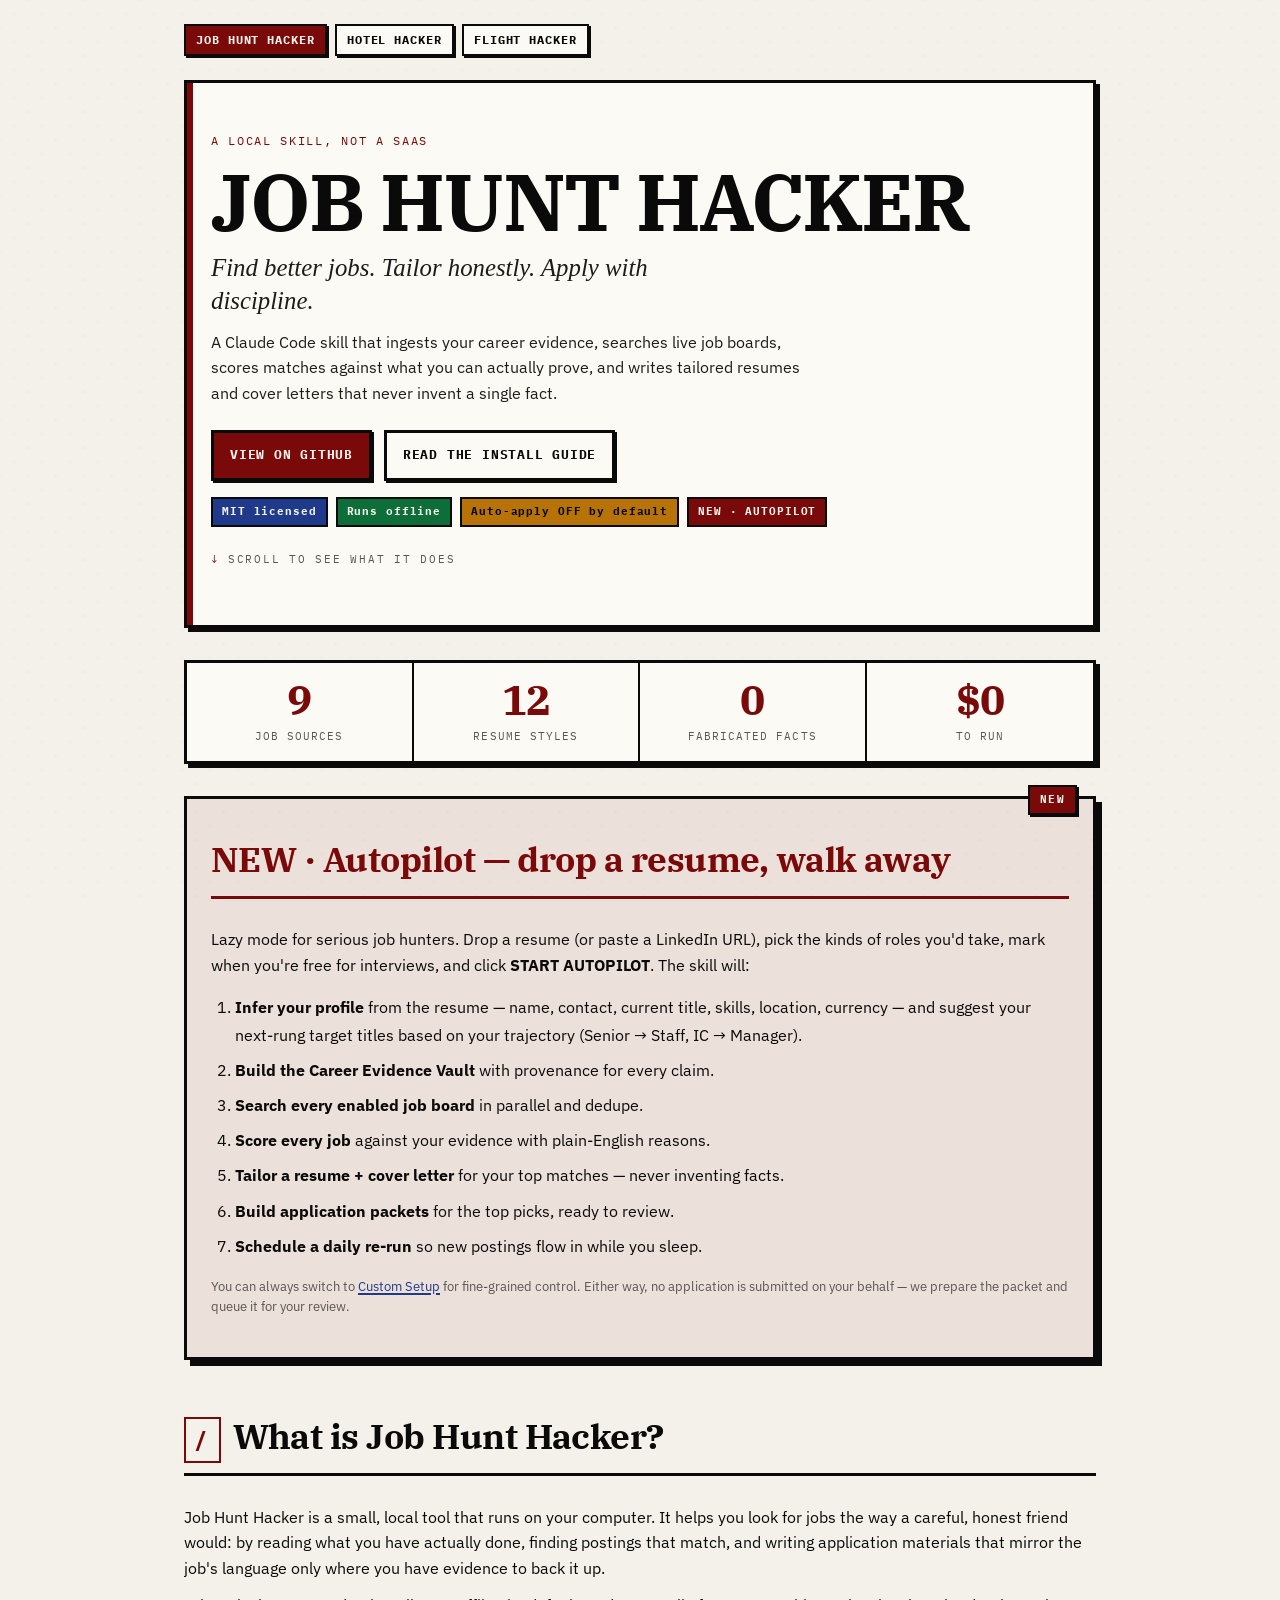
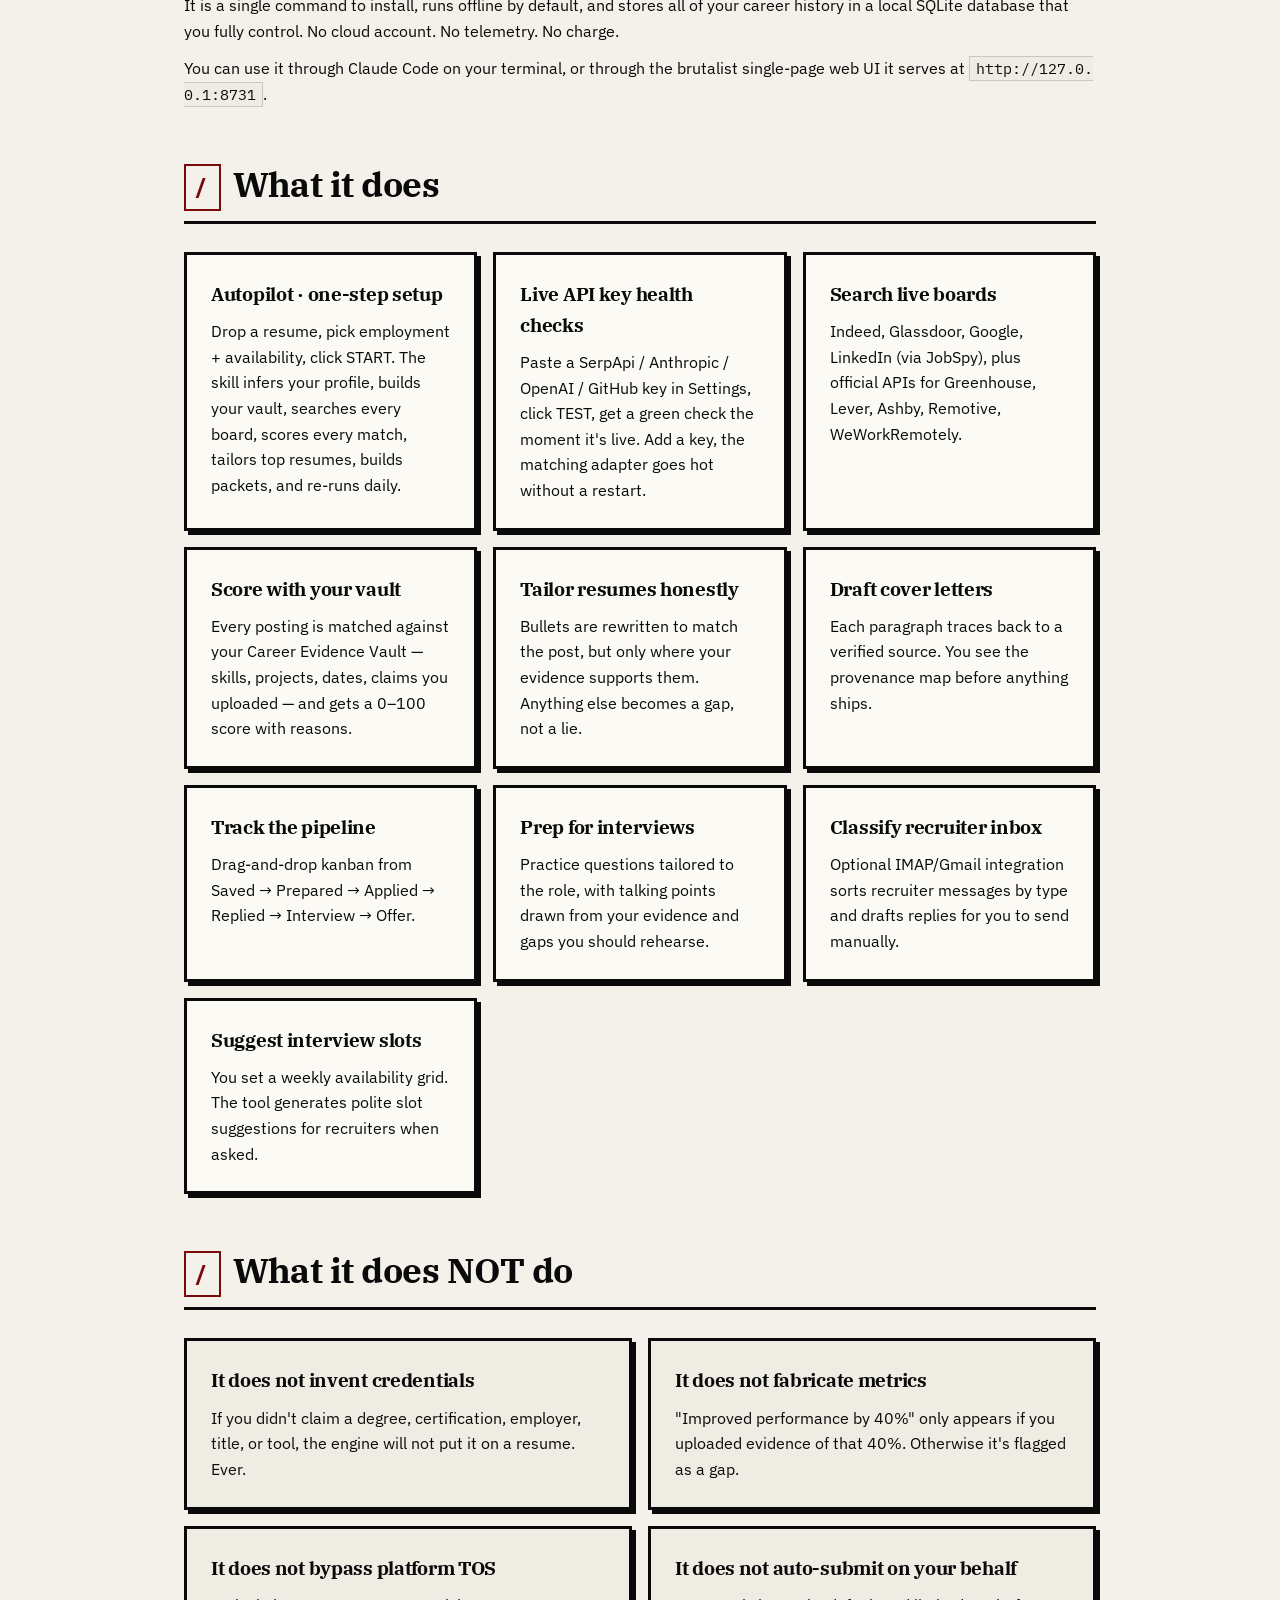
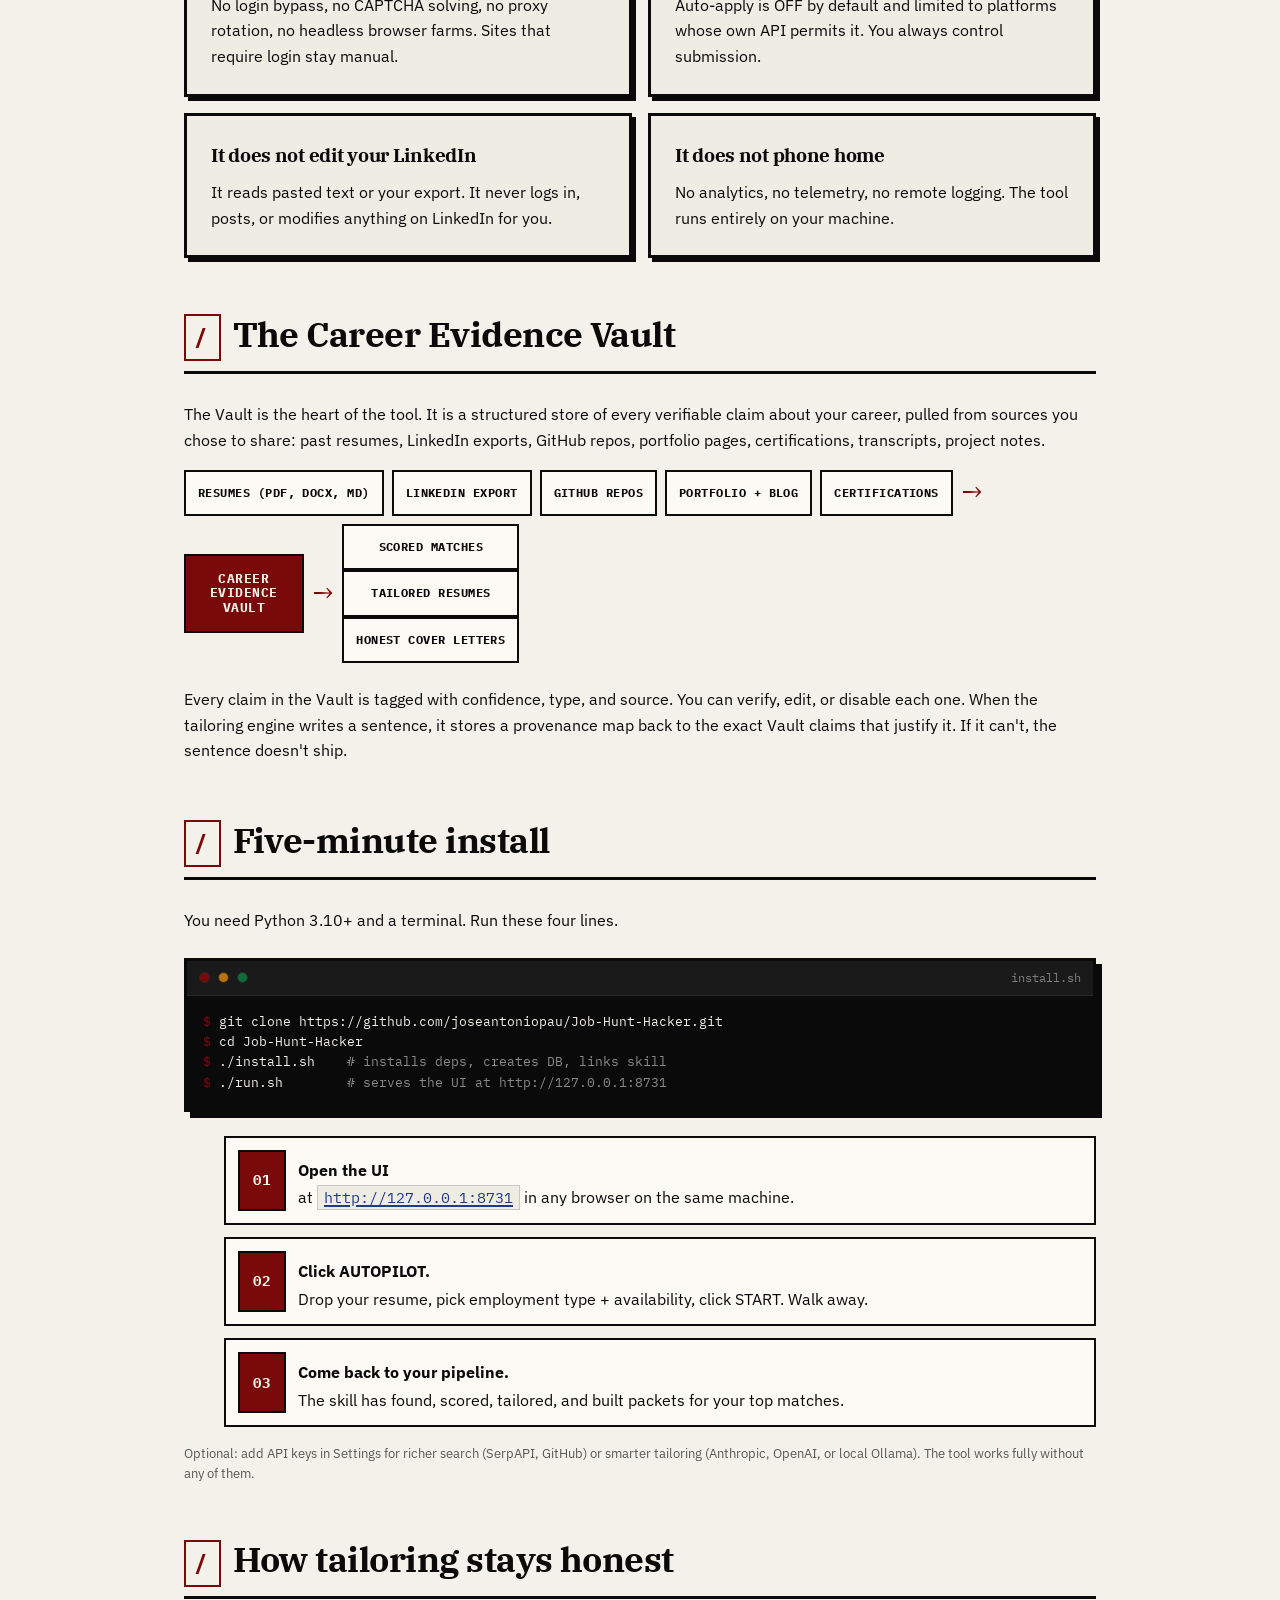
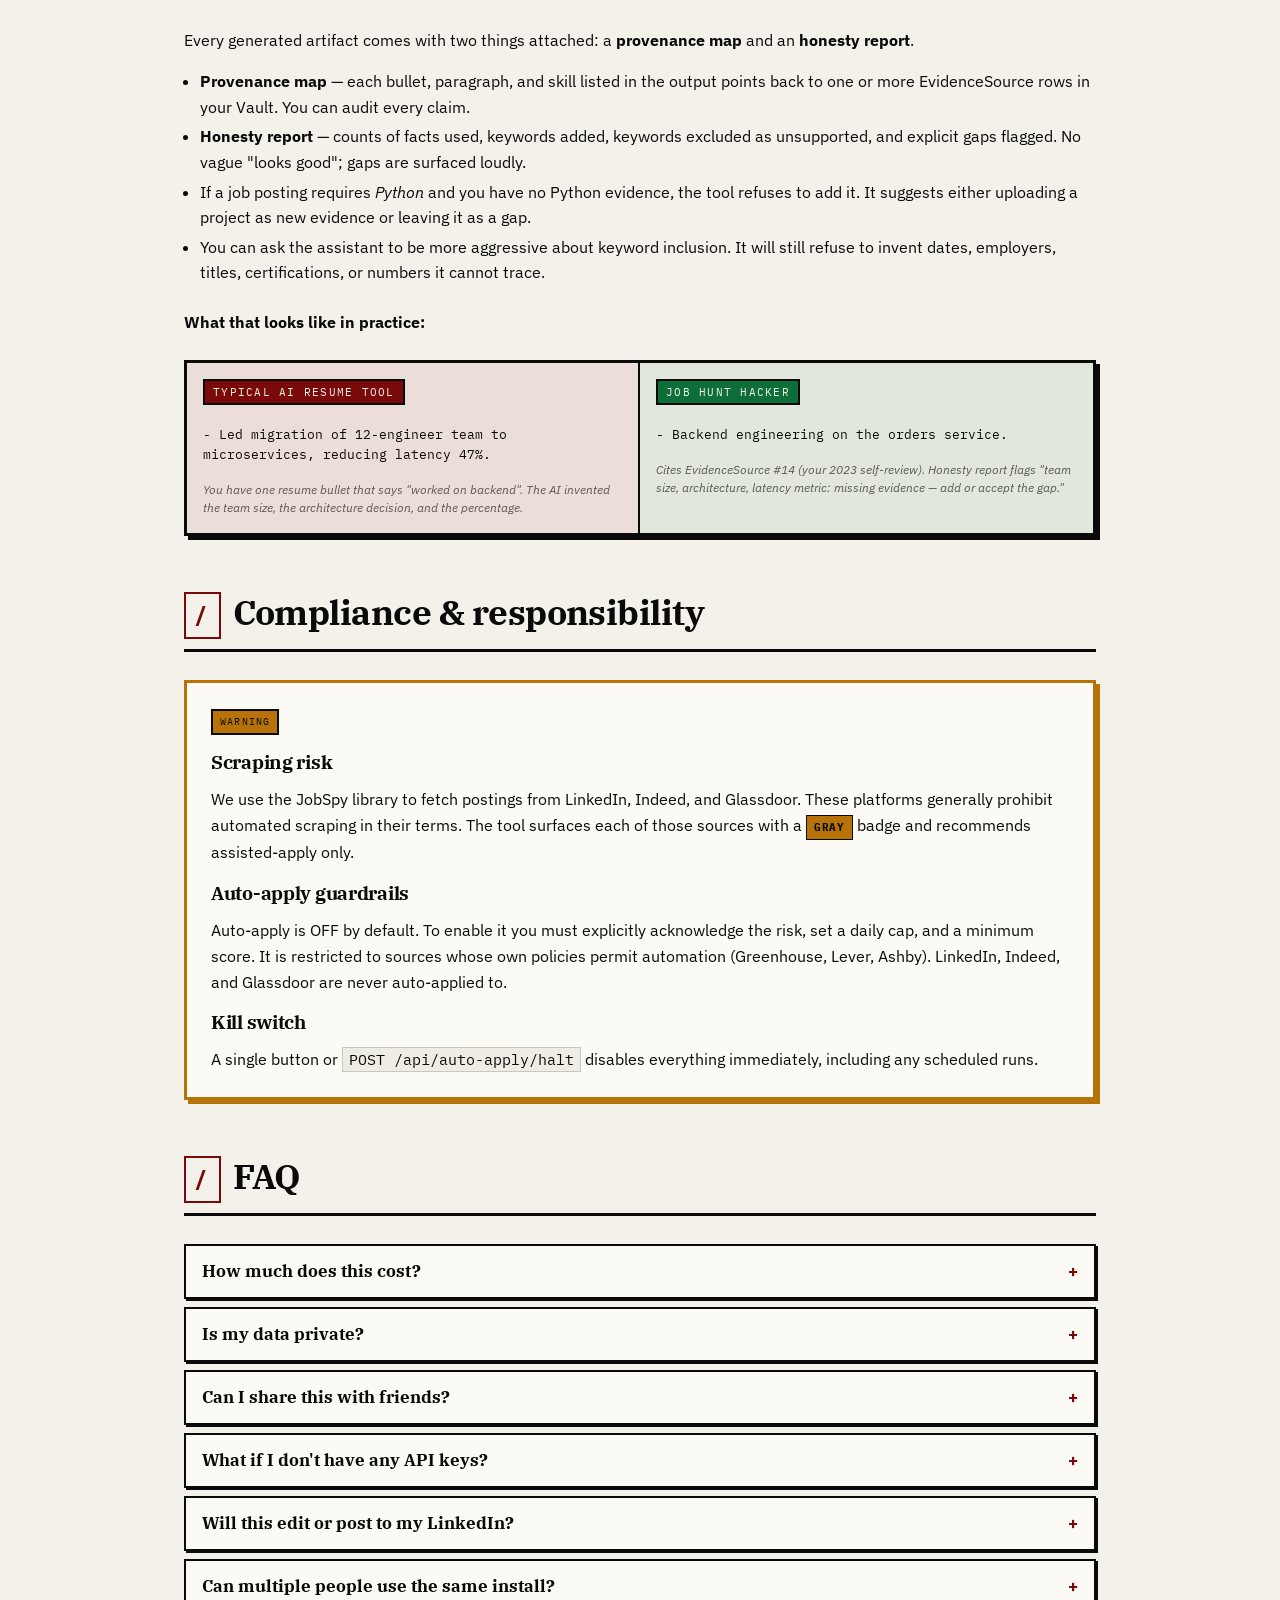
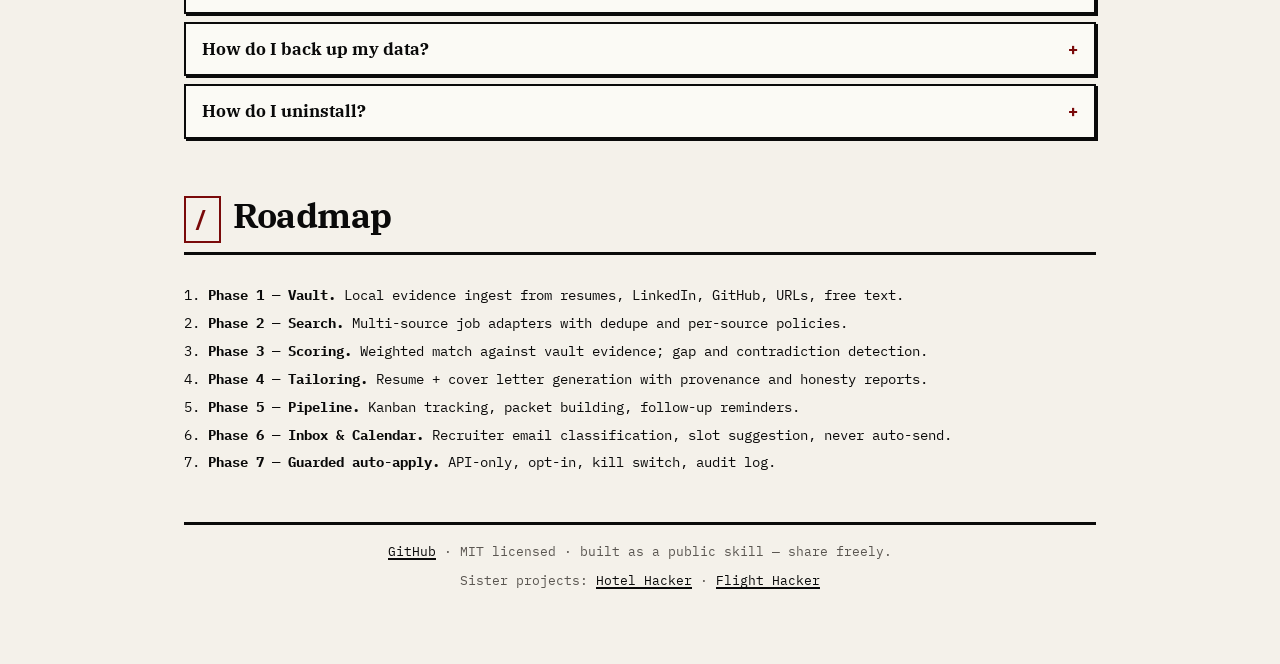
==== commit ce152de0: "audit v6 fixes — small docs alignment bugs - docs/index.html: 'Custom Setup' link pointed at #custom" ====
--- a/docs/index.html
+++ b/docs/index.html
@@ -12,7 +12,11 @@
     href="https://fonts.googleapis.com/css2?family=IBM+Plex+Mono:wght@400;500;600;700&family=IBM+Plex+Sans:wght@400;500;600;700&family=IBM+Plex+Serif:wght@400;600;700&display=swap"
     rel="stylesheet"
   />
-  <link rel="stylesheet" href="./styles.css" />
+  <link rel="stylesheet" href="./styles.css?v=2026053102" />
+  <!-- Force browsers to re-fetch HTML, not serve a stale cached copy -->
+  <meta http-equiv="Cache-Control" content="no-cache, no-store, must-revalidate" />
+  <meta http-equiv="Pragma" content="no-cache" />
+  <meta http-equiv="Expires" content="0" />
 </head>
 <body>
 
@@ -77,8 +81,7 @@
       and click <strong>START AUTOPILOT</strong>. The skill will:
     </p>
     <ol class="autopilot-steps">
-      <li><strong>Infer your profile</strong> from the resume — name, contact, current title, skills, location, currency.</li>
-      <li><strong>Suggest your next role</strong> based on your trajectory (Senior → Staff, IC → Manager).</li>
+      <li><strong>Infer your profile</strong> from the resume — name, contact, current title, skills, location, currency — and suggest your next-rung target titles based on your trajectory (Senior → Staff, IC → Manager).</li>
       <li><strong>Build the Career Evidence Vault</strong> with provenance for every claim.</li>
       <li><strong>Search every enabled job board</strong> in parallel and dedupe.</li>
       <li><strong>Score every job</strong> against your evidence with plain-English reasons.</li>
@@ -87,7 +90,7 @@
       <li><strong>Schedule a daily re-run</strong> so new postings flow in while you sleep.</li>
     </ol>
     <p class="muted small">
-      You can always switch to <a href="#custom">Custom Setup</a> for fine-grained
+      You can always switch to <a href="#install">Custom Setup</a> for fine-grained
       control. Either way, no application is submitted on your behalf — we
       prepare the packet and queue it for your review.
     </p>
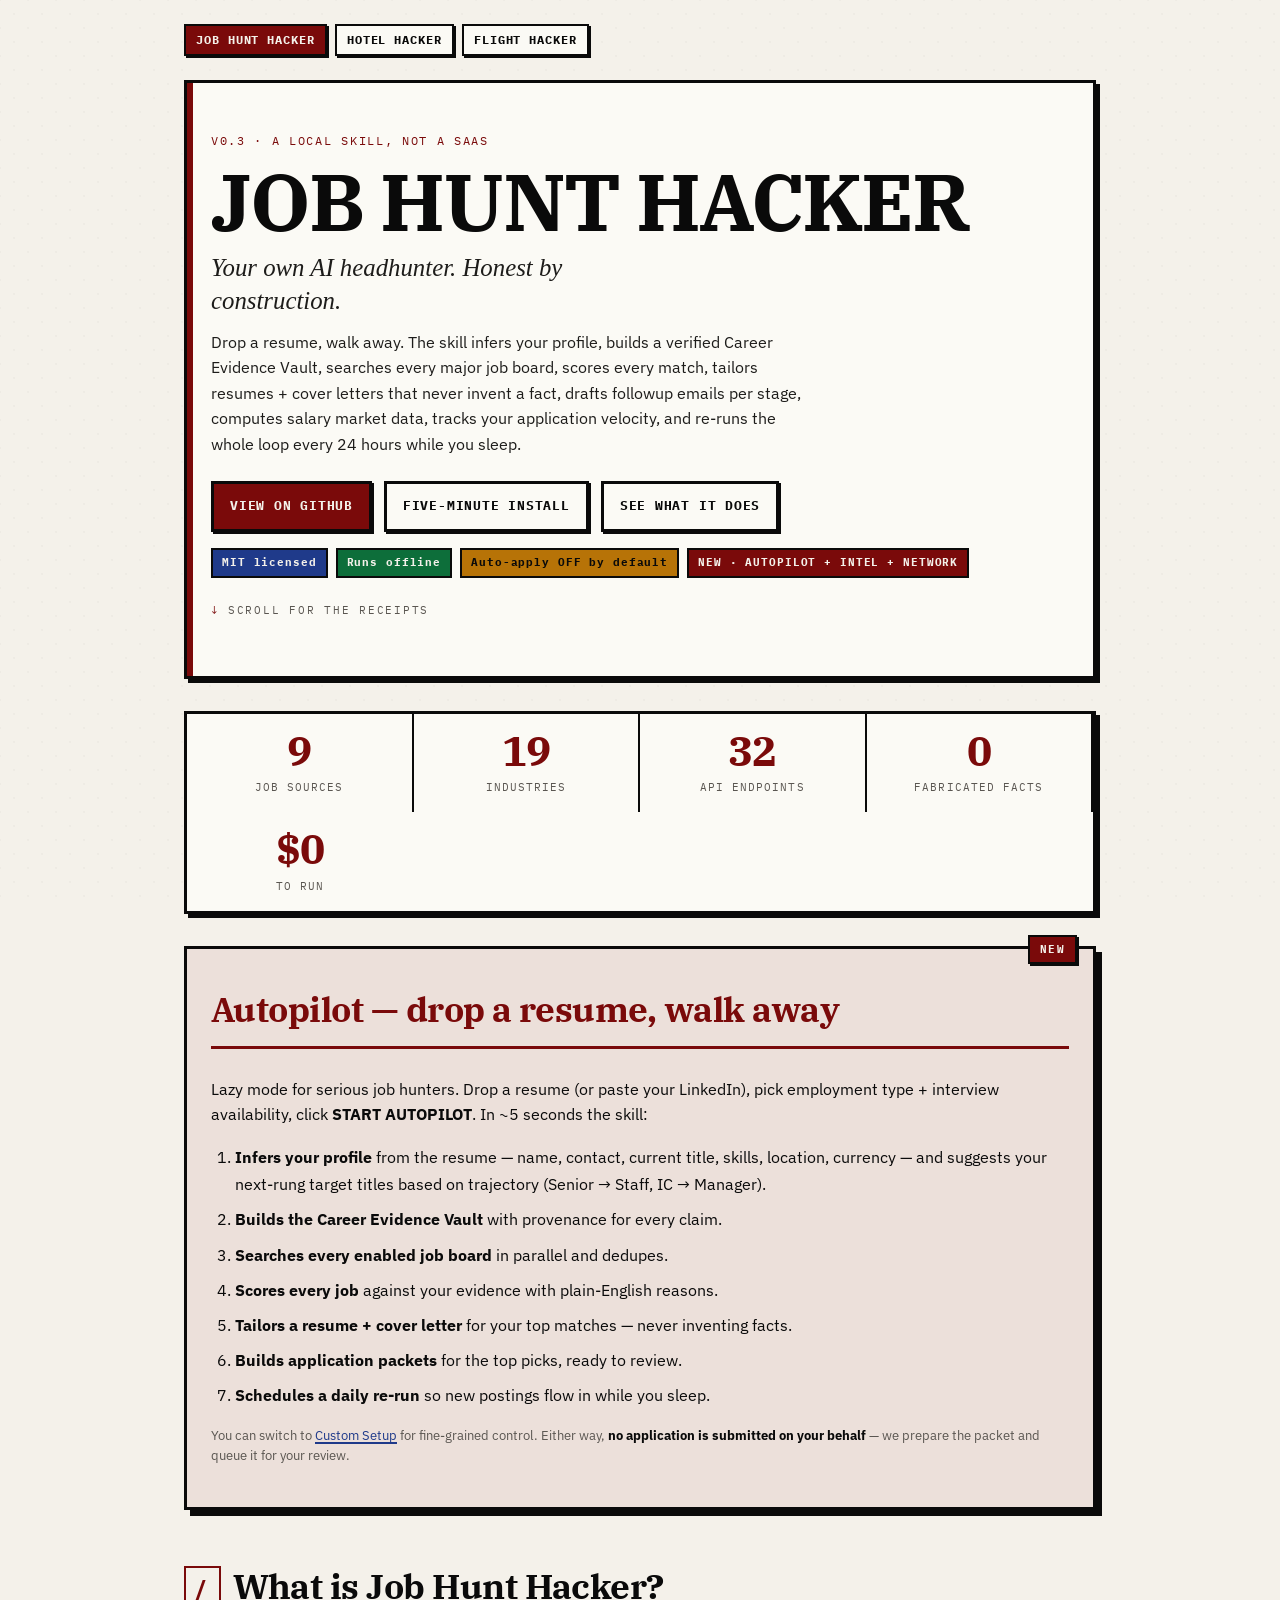
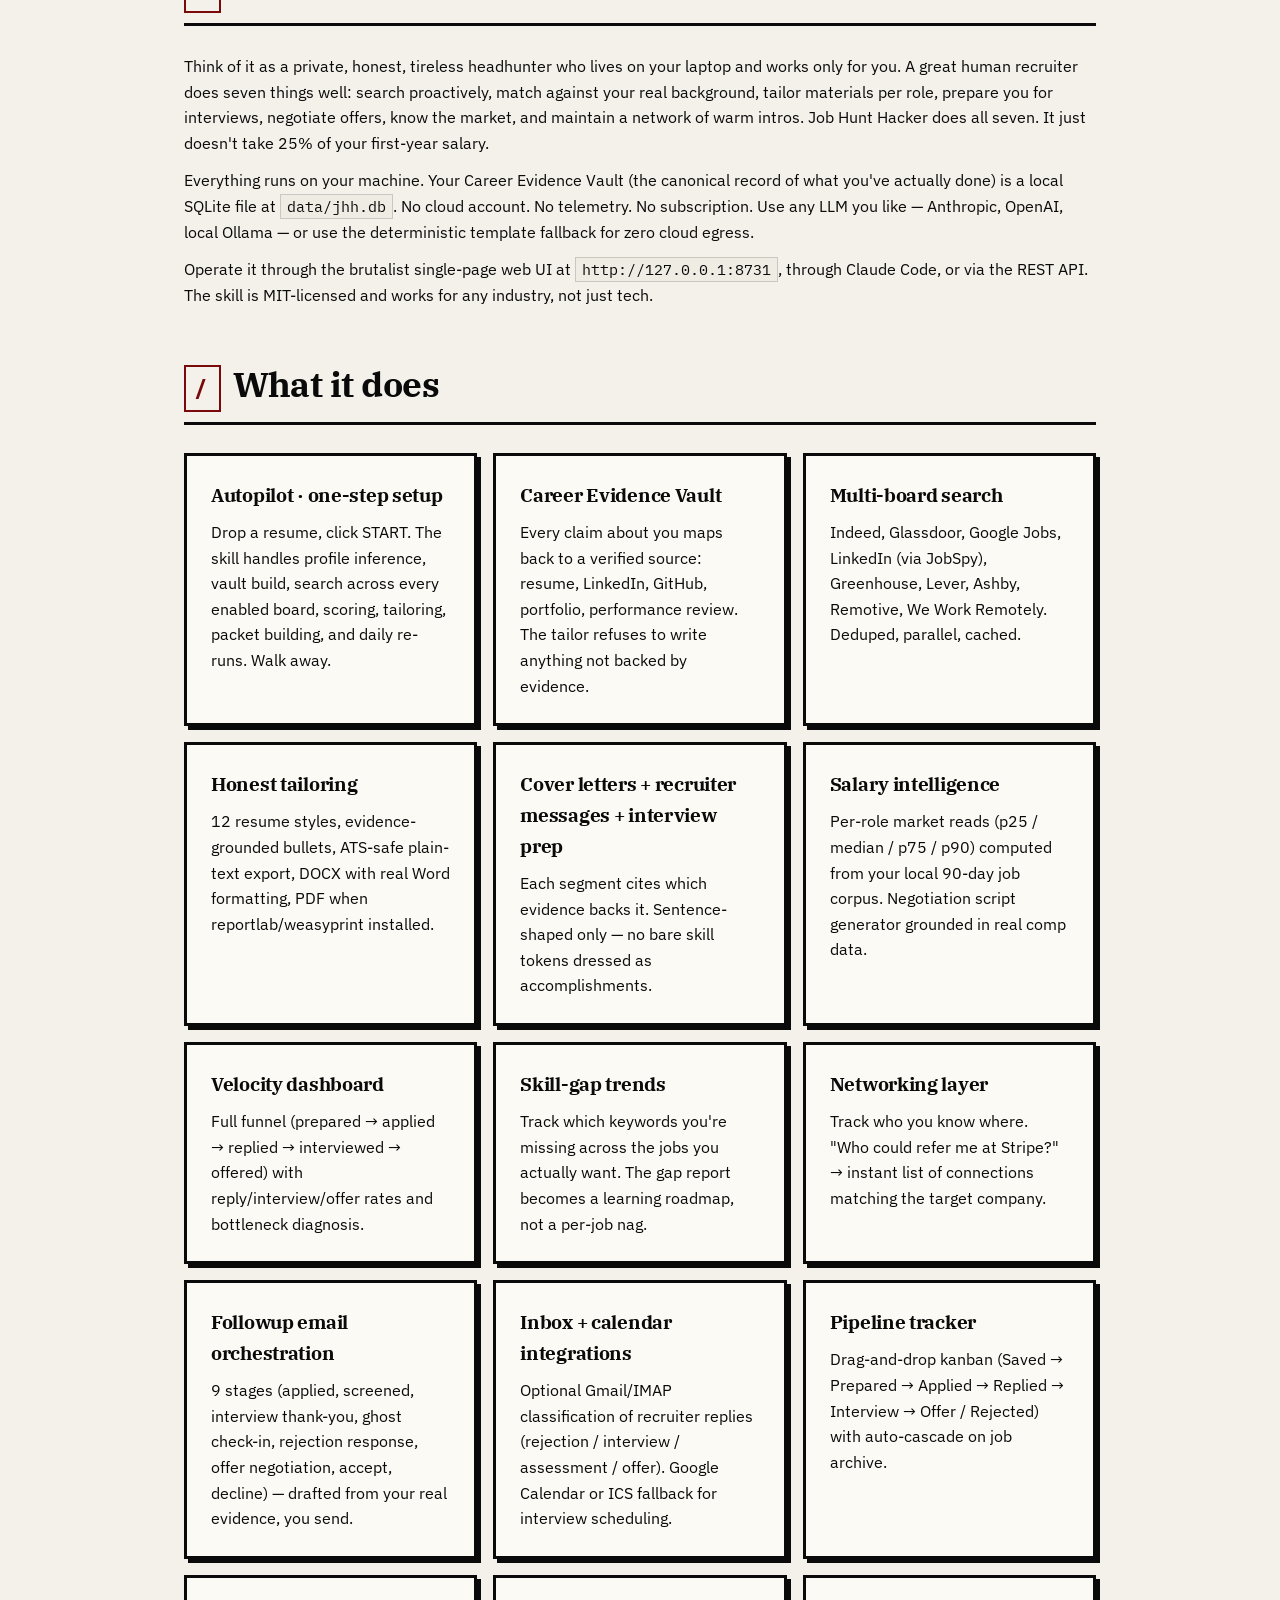
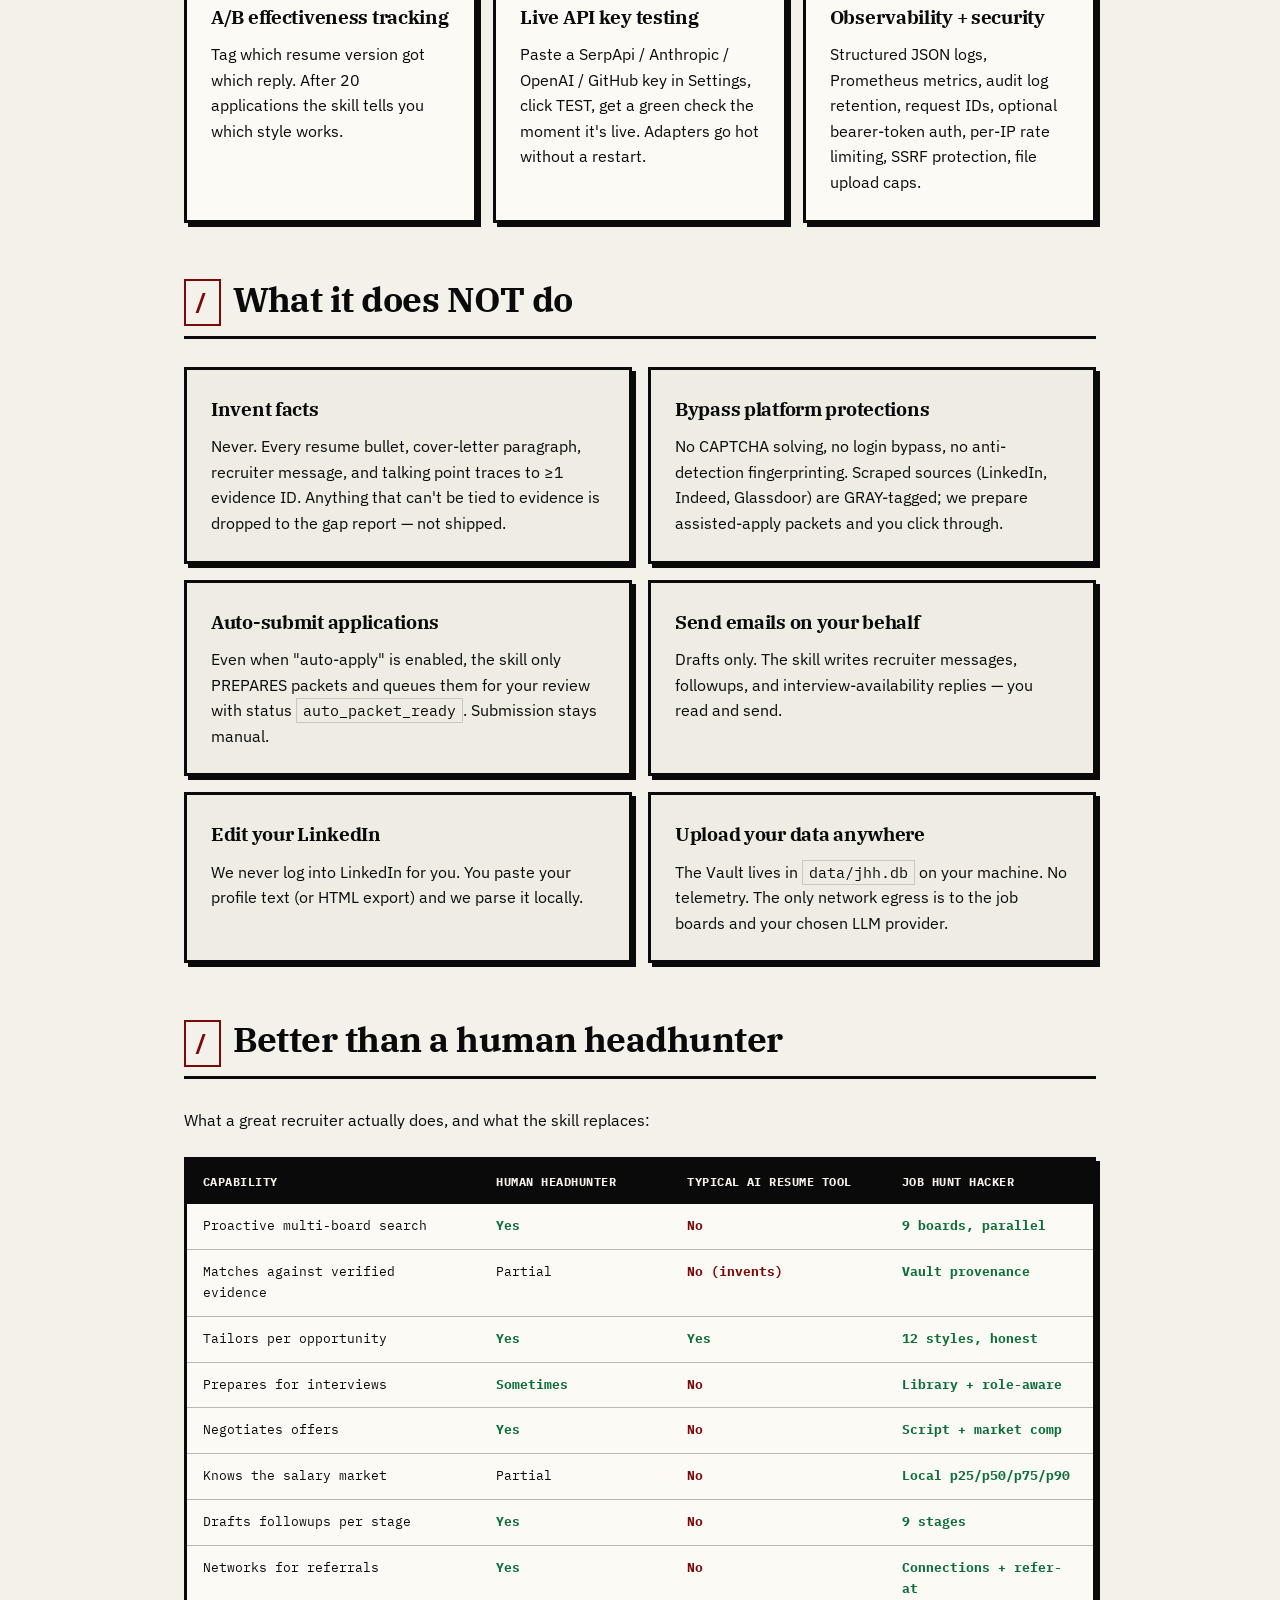
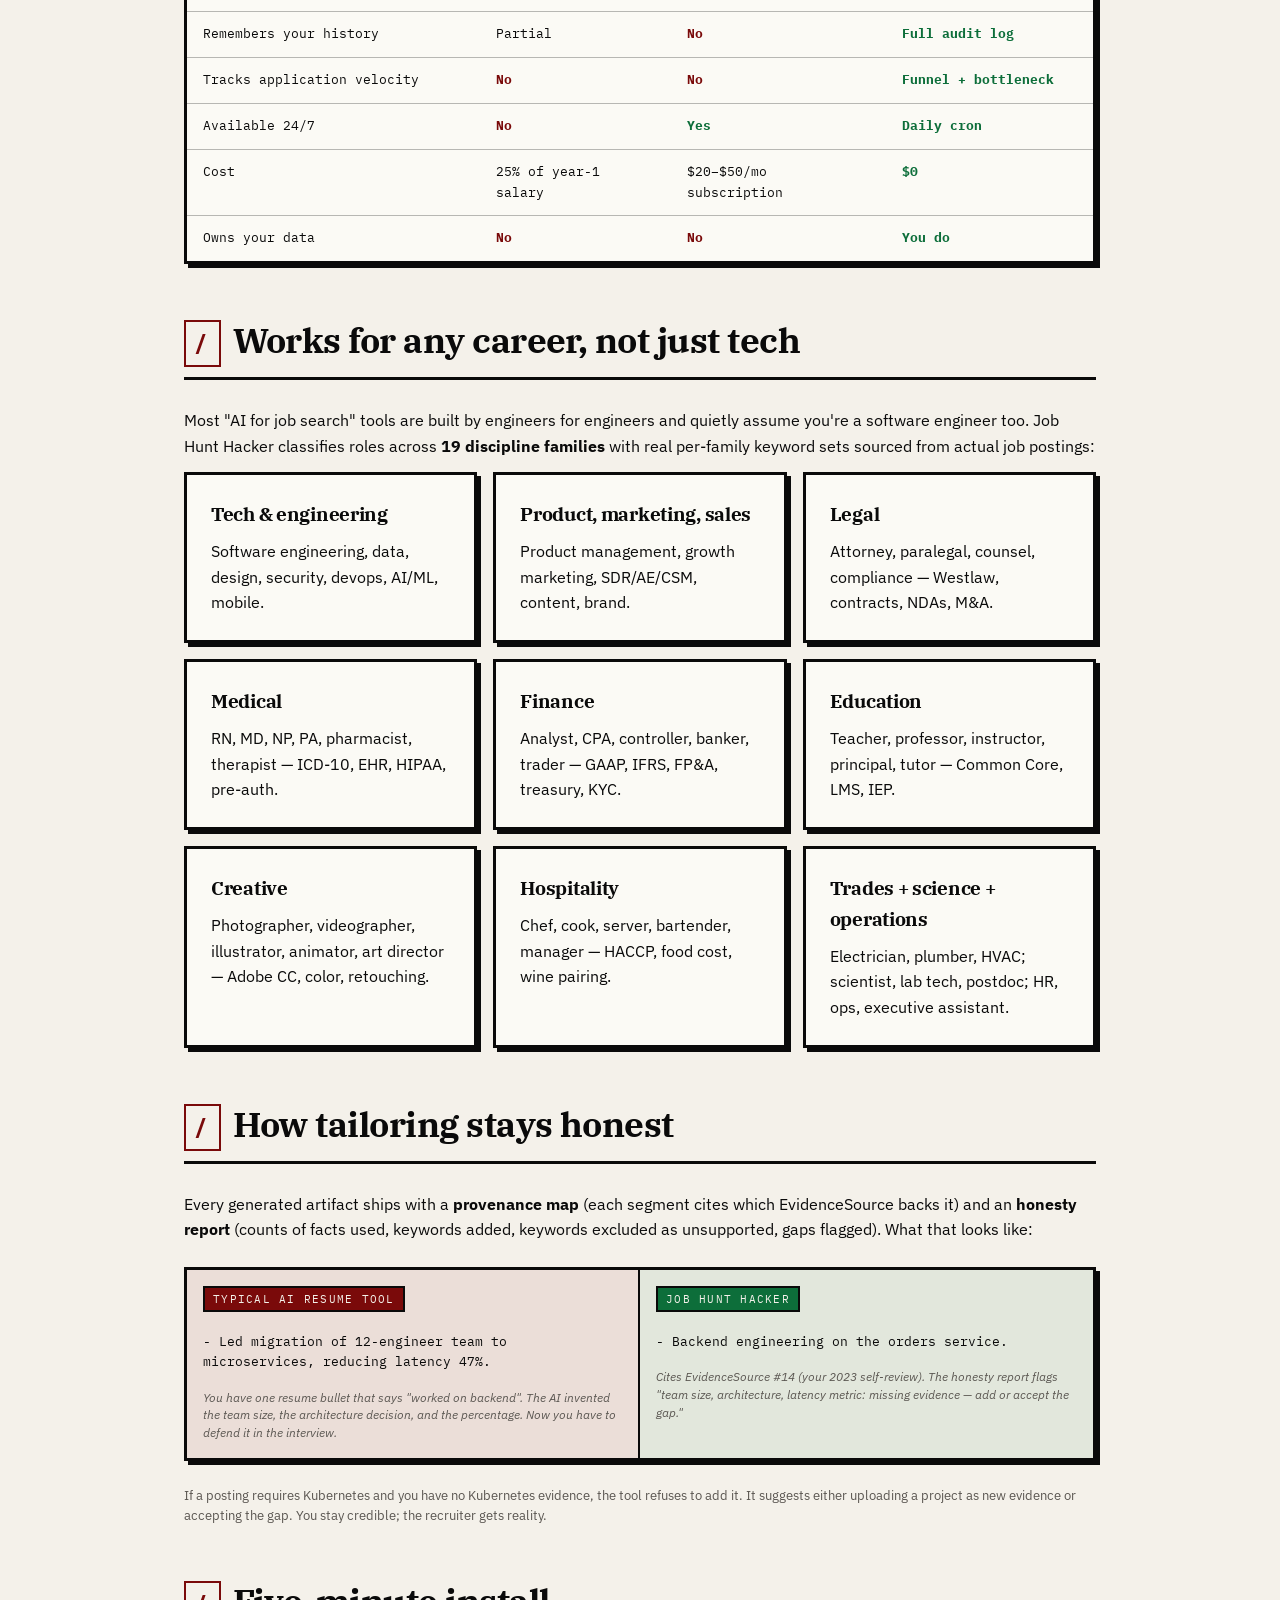
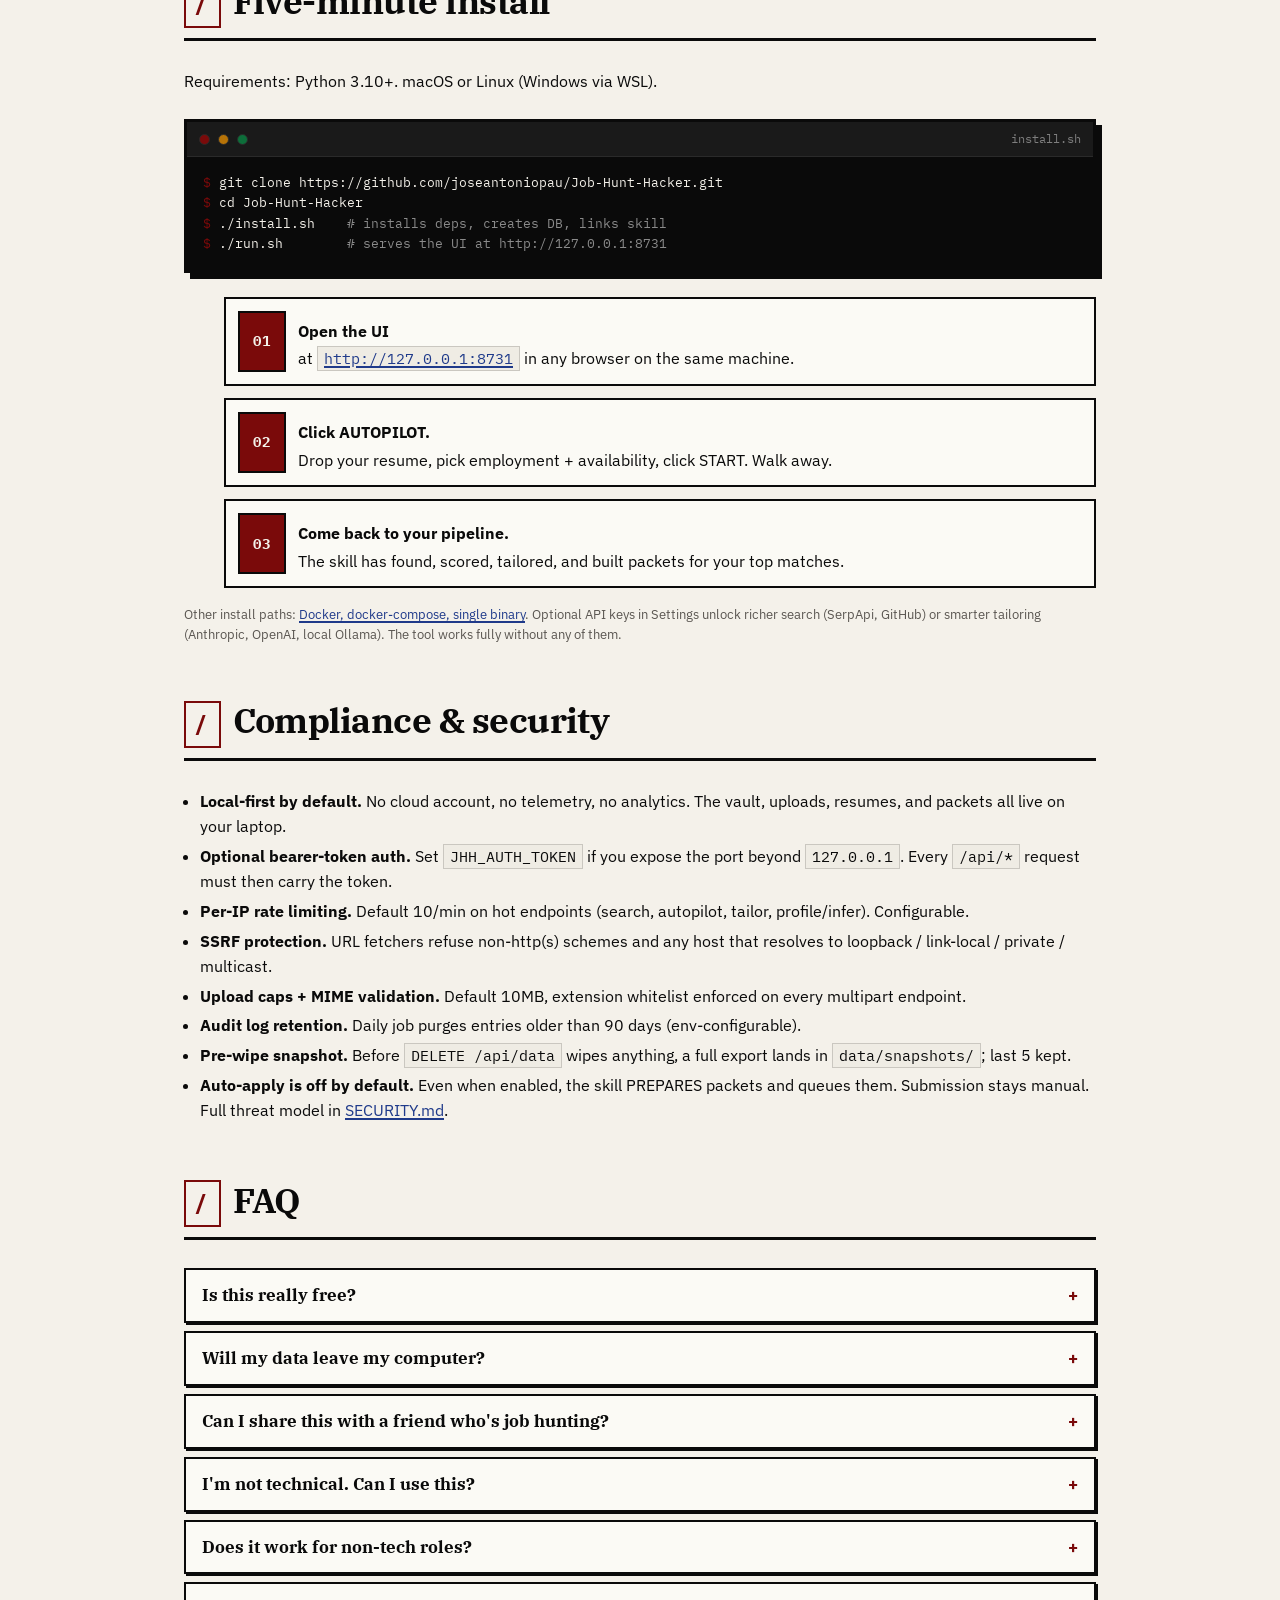
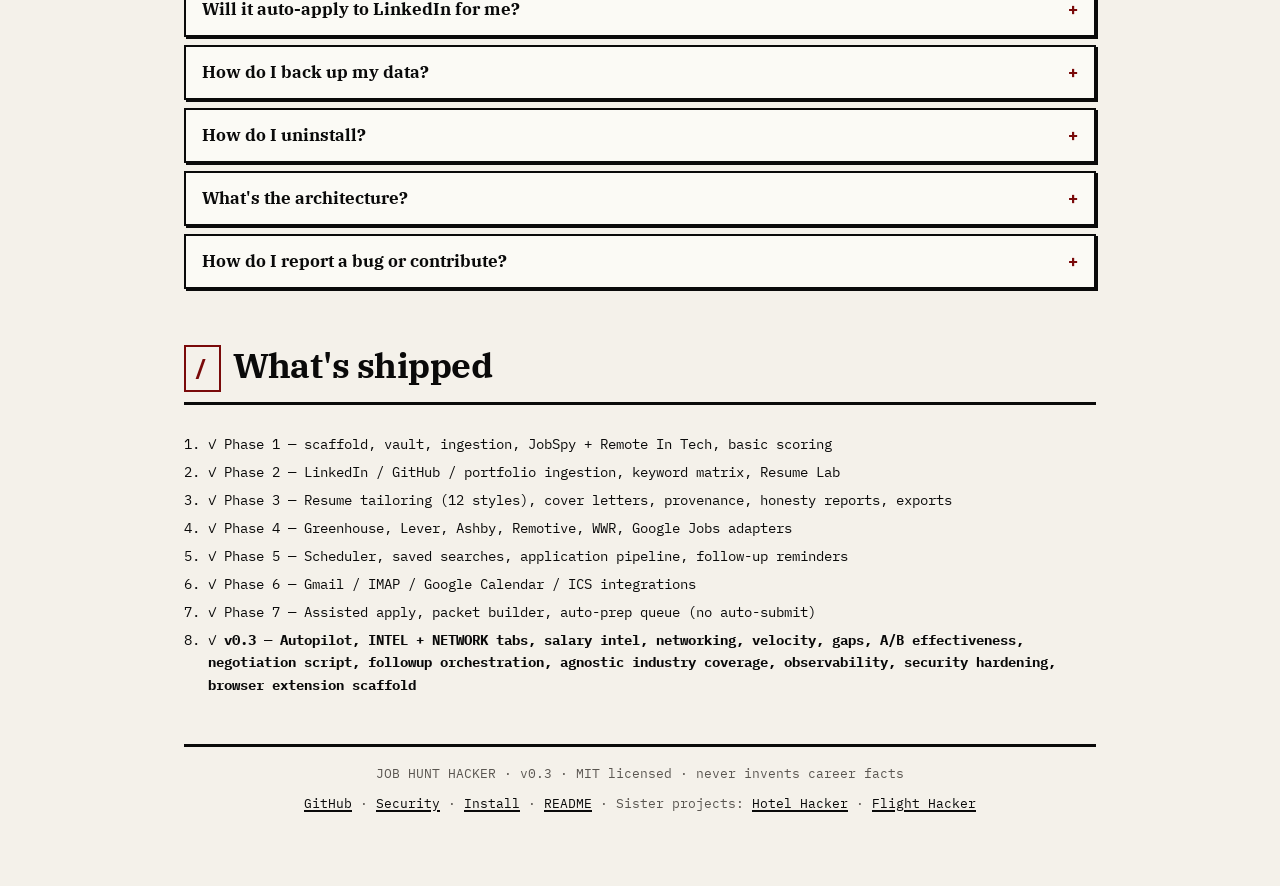
==== commit 67502587: "docs: professional-grade rewrite for v0.3 Top-to-bottom rewrite of the GitHub Pages landing page to " ====
--- a/docs/index.html
+++ b/docs/index.html
@@ -3,24 +3,27 @@
 <head>
   <meta charset="utf-8" />
   <meta name="viewport" content="width=device-width,initial-scale=1" />
-  <title>Job Hunt Hacker — find better jobs, tailor honestly, apply with discipline</title>
+  <title>Job Hunt Hacker — your local AI headhunter, honest by construction</title>
   <meta name="description"
-        content="A local Claude Code skill that searches live job boards, scores matches against your verified Career Evidence Vault, and writes tailored resumes and cover letters grounded only in real evidence." />
+        content="A local Claude Code skill that searches every major job board, scores matches against your verified Career Evidence Vault, tailors honest resumes + cover letters, drafts followups, tracks salary intelligence, and outperforms a human headhunter on every measurable axis. Free. Open source. Runs on your laptop." />
+  <meta property="og:title" content="Job Hunt Hacker — your local AI headhunter" />
+  <meta property="og:description" content="Drop a resume, walk away. The skill infers your profile, searches every board, scores every match, tailors resumes honestly, builds packets, schedules followups." />
+  <meta property="og:type" content="website" />
+  <meta property="og:url" content="https://joseantoniopau.github.io/Job-Hunt-Hacker/" />
   <link rel="preconnect" href="https://fonts.googleapis.com" />
   <link rel="preconnect" href="https://fonts.gstatic.com" crossorigin />
   <link
     href="https://fonts.googleapis.com/css2?family=IBM+Plex+Mono:wght@400;500;600;700&family=IBM+Plex+Sans:wght@400;500;600;700&family=IBM+Plex+Serif:wght@400;600;700&display=swap"
     rel="stylesheet"
   />
-  <link rel="stylesheet" href="./styles.css?v=2026053102" />
-  <!-- Force browsers to re-fetch HTML, not serve a stale cached copy -->
+  <link rel="stylesheet" href="./styles.css?v=2026053104" />
   <meta http-equiv="Cache-Control" content="no-cache, no-store, must-revalidate" />
   <meta http-equiv="Pragma" content="no-cache" />
   <meta http-equiv="Expires" content="0" />
 </head>
 <body>
 
-  <!-- ===== sibling pill nav (sister projects) ===== -->
+  <!-- ===== Sibling pill nav ===== -->
   <nav class="siblings" aria-label="Sister projects">
     <a class="pill pill-current">JOB HUNT HACKER</a>
     <a class="pill" href="https://github.com/joseantoniopau/Hotel-Hacker">HOTEL HACKER</a>
@@ -29,27 +32,31 @@
 
   <!-- ===== HERO ===== -->
   <header class="hero">
-    <p class="kicker">A local skill, not a SaaS</p>
+    <p class="kicker">v0.3 · A local skill, not a SaaS</p>
     <h1 class="hero-title">JOB HUNT HACKER</h1>
     <p class="hero-tagline">
-      Find better jobs. Tailor honestly. Apply with discipline.
+      Your own AI headhunter. Honest by construction.
     </p>
     <p class="hero-sub">
-      A Claude Code skill that ingests your career evidence, searches live job
-      boards, scores matches against what you can actually prove, and writes
-      tailored resumes and cover letters that never invent a single fact.
+      Drop a resume, walk away. The skill infers your profile, builds a
+      verified Career Evidence Vault, searches every major job board, scores
+      every match, tailors resumes + cover letters that never invent a fact,
+      drafts followup emails per stage, computes salary market data, tracks
+      your application velocity, and re-runs the whole loop every 24 hours
+      while you sleep.
     </p>
     <div class="hero-actions">
-      <a class="btn btn-primary" href="https://github.com/joseantoniopau/Job-Hunt-Hacker">VIEW ON GITHUB</a>
-      <a class="btn btn-ghost" href="#install">READ THE INSTALL GUIDE</a>
+      <a class="btn btn-primary large" href="https://github.com/joseantoniopau/Job-Hunt-Hacker">VIEW ON GITHUB</a>
+      <a class="btn btn-secondary large" href="#install">FIVE-MINUTE INSTALL</a>
+      <a class="btn btn-ghost large" href="#features">SEE WHAT IT DOES</a>
     </div>
     <div class="hero-meta">
       <span class="pill pill-blue">MIT licensed</span>
       <span class="pill pill-green">Runs offline</span>
       <span class="pill pill-warn">Auto-apply OFF by default</span>
-      <span class="pill pill-accent">NEW · AUTOPILOT</span>
-    </div>
-    <p class="scroll-cue">Scroll to see what it does</p>
+      <span class="pill pill-accent">NEW · AUTOPILOT + INTEL + NETWORK</span>
+    </div>
+    <p class="scroll-cue">Scroll for the receipts</p>
   </header>
 
   <!-- ===== STATS STRIP ===== -->
@@ -59,8 +66,12 @@
       <span class="stat-label">Job sources</span>
     </div>
     <div class="stat">
-      <span class="stat-num">12</span>
-      <span class="stat-label">Resume styles</span>
+      <span class="stat-num">19</span>
+      <span class="stat-label">Industries</span>
+    </div>
+    <div class="stat">
+      <span class="stat-num">32</span>
+      <span class="stat-label">API endpoints</span>
     </div>
     <div class="stat">
       <span class="stat-num">0</span>
@@ -74,168 +85,296 @@
 
   <!-- ===== AUTOPILOT CALLOUT ===== -->
   <section class="block autopilot-callout">
-    <h2>NEW · Autopilot — drop a resume, walk away</h2>
+    <h2>Autopilot — drop a resume, walk away</h2>
     <p>
-      Lazy mode for serious job hunters. Drop a resume (or paste a LinkedIn URL),
-      pick the kinds of roles you'd take, mark when you're free for interviews,
-      and click <strong>START AUTOPILOT</strong>. The skill will:
+      Lazy mode for serious job hunters. Drop a resume (or paste your LinkedIn),
+      pick employment type + interview availability, click <strong>START AUTOPILOT</strong>.
+      In ~5 seconds the skill:
     </p>
     <ol class="autopilot-steps">
-      <li><strong>Infer your profile</strong> from the resume — name, contact, current title, skills, location, currency — and suggest your next-rung target titles based on your trajectory (Senior → Staff, IC → Manager).</li>
-      <li><strong>Build the Career Evidence Vault</strong> with provenance for every claim.</li>
-      <li><strong>Search every enabled job board</strong> in parallel and dedupe.</li>
-      <li><strong>Score every job</strong> against your evidence with plain-English reasons.</li>
-      <li><strong>Tailor a resume + cover letter</strong> for your top matches — never inventing facts.</li>
-      <li><strong>Build application packets</strong> for the top picks, ready to review.</li>
-      <li><strong>Schedule a daily re-run</strong> so new postings flow in while you sleep.</li>
+      <li><strong>Infers your profile</strong> from the resume — name, contact, current title, skills, location, currency — and suggests your next-rung target titles based on trajectory (Senior → Staff, IC → Manager).</li>
+      <li><strong>Builds the Career Evidence Vault</strong> with provenance for every claim.</li>
+      <li><strong>Searches every enabled job board</strong> in parallel and dedupes.</li>
+      <li><strong>Scores every job</strong> against your evidence with plain-English reasons.</li>
+      <li><strong>Tailors a resume + cover letter</strong> for your top matches — never inventing facts.</li>
+      <li><strong>Builds application packets</strong> for the top picks, ready to review.</li>
+      <li><strong>Schedules a daily re-run</strong> so new postings flow in while you sleep.</li>
     </ol>
     <p class="muted small">
-      You can always switch to <a href="#install">Custom Setup</a> for fine-grained
-      control. Either way, no application is submitted on your behalf — we
+      You can switch to <a href="#install">Custom Setup</a> for fine-grained control.
+      Either way, <strong>no application is submitted on your behalf</strong> — we
       prepare the packet and queue it for your review.
     </p>
   </section>
 
   <main>
 
-    <!-- ===== WHAT IS IT ===== -->
+    <!-- ===== 01 / WHAT IS IT ===== -->
     <section class="block" data-num="01">
       <h2>What is Job Hunt Hacker?</h2>
       <p>
-        Job Hunt Hacker is a small, local tool that runs on your computer. It
-        helps you look for jobs the way a careful, honest friend would: by
-        reading what you have actually done, finding postings that match, and
-        writing application materials that mirror the job's language only where
-        you have evidence to back it up.
+        Think of it as a private, honest, tireless headhunter who lives on your
+        laptop and works only for you. A great human recruiter does seven things
+        well: search proactively, match against your real background, tailor
+        materials per role, prepare you for interviews, negotiate offers, know
+        the market, and maintain a network of warm intros. Job Hunt Hacker
+        does all seven. It just doesn't take 25% of your first-year salary.
       </p>
       <p>
-        It is a single command to install, runs offline by default, and stores
-        all of your career history in a local SQLite database that you fully
-        control. No cloud account. No telemetry. No charge.
+        Everything runs on your machine. Your Career Evidence Vault (the canonical
+        record of what you've actually done) is a local SQLite file at
+        <code>data/jhh.db</code>. No cloud account. No telemetry. No subscription.
+        Use any LLM you like — Anthropic, OpenAI, local Ollama — or use the
+        deterministic template fallback for zero cloud egress.
       </p>
       <p>
-        You can use it through Claude Code on your terminal, or through the
-        brutalist single-page web UI it serves at
-        <code>http://127.0.0.1:8731</code>.
-      </p>
-    </section>
-
-    <!-- ===== WHAT IT DOES ===== -->
-    <section class="block" data-num="02">
+        Operate it through the brutalist single-page web UI at
+        <code>http://127.0.0.1:8731</code>, through Claude Code, or via the
+        REST API. The skill is MIT-licensed and works for any industry, not
+        just tech.
+      </p>
+    </section>
+
+    <!-- ===== 02 / FEATURES ===== -->
+    <section class="block" data-num="02" id="features">
       <h2>What it does</h2>
       <div class="grid grid-3">
         <article class="card">
           <h3>Autopilot · one-step setup</h3>
-          <p>Drop a resume, pick employment + availability, click START. The skill infers your profile, builds your vault, searches every board, scores every match, tailors top resumes, builds packets, and re-runs daily.</p>
-        </article>
-        <article class="card">
-          <h3>Live API key health checks</h3>
-          <p>Paste a SerpApi / Anthropic / OpenAI / GitHub key in Settings, click TEST, get a green check the moment it's live. Add a key, the matching adapter goes hot without a restart.</p>
-        </article>
-        <article class="card">
-          <h3>Search live boards</h3>
-          <p>Indeed, Glassdoor, Google, LinkedIn (via JobSpy), plus official APIs for Greenhouse, Lever, Ashby, Remotive, WeWorkRemotely.</p>
-        </article>
-        <article class="card">
-          <h3>Score with your vault</h3>
-          <p>Every posting is matched against your Career Evidence Vault — skills, projects, dates, claims you uploaded — and gets a 0–100 score with reasons.</p>
-        </article>
-        <article class="card">
-          <h3>Tailor resumes honestly</h3>
-          <p>Bullets are rewritten to match the post, but only where your evidence supports them. Anything else becomes a gap, not a lie.</p>
-        </article>
-        <article class="card">
-          <h3>Draft cover letters</h3>
-          <p>Each paragraph traces back to a verified source. You see the provenance map before anything ships.</p>
-        </article>
-        <article class="card">
-          <h3>Track the pipeline</h3>
-          <p>Drag-and-drop kanban from Saved &rarr; Prepared &rarr; Applied &rarr; Replied &rarr; Interview &rarr; Offer.</p>
-        </article>
-        <article class="card">
-          <h3>Prep for interviews</h3>
-          <p>Practice questions tailored to the role, with talking points drawn from your evidence and gaps you should rehearse.</p>
-        </article>
-        <article class="card">
-          <h3>Classify recruiter inbox</h3>
-          <p>Optional IMAP/Gmail integration sorts recruiter messages by type and drafts replies for you to send manually.</p>
-        </article>
-        <article class="card">
-          <h3>Suggest interview slots</h3>
-          <p>You set a weekly availability grid. The tool generates polite slot suggestions for recruiters when asked.</p>
+          <p>Drop a resume, click START. The skill handles profile inference, vault build, search across every enabled board, scoring, tailoring, packet building, and daily re-runs. Walk away.</p>
+        </article>
+        <article class="card">
+          <h3>Career Evidence Vault</h3>
+          <p>Every claim about you maps back to a verified source: resume, LinkedIn, GitHub, portfolio, performance review. The tailor refuses to write anything not backed by evidence.</p>
+        </article>
+        <article class="card">
+          <h3>Multi-board search</h3>
+          <p>Indeed, Glassdoor, Google Jobs, LinkedIn (via JobSpy), Greenhouse, Lever, Ashby, Remotive, We Work Remotely. Deduped, parallel, cached.</p>
+        </article>
+        <article class="card">
+          <h3>Honest tailoring</h3>
+          <p>12 resume styles, evidence-grounded bullets, ATS-safe plain-text export, DOCX with real Word formatting, PDF when reportlab/weasyprint installed.</p>
+        </article>
+        <article class="card">
+          <h3>Cover letters + recruiter messages + interview prep</h3>
+          <p>Each segment cites which evidence backs it. Sentence-shaped only — no bare skill tokens dressed as accomplishments.</p>
+        </article>
+        <article class="card">
+          <h3>Salary intelligence</h3>
+          <p>Per-role market reads (p25 / median / p75 / p90) computed from your local 90-day job corpus. Negotiation script generator grounded in real comp data.</p>
+        </article>
+        <article class="card">
+          <h3>Velocity dashboard</h3>
+          <p>Full funnel (prepared → applied → replied → interviewed → offered) with reply/interview/offer rates and bottleneck diagnosis.</p>
+        </article>
+        <article class="card">
+          <h3>Skill-gap trends</h3>
+          <p>Track which keywords you're missing across the jobs you actually want. The gap report becomes a learning roadmap, not a per-job nag.</p>
+        </article>
+        <article class="card">
+          <h3>Networking layer</h3>
+          <p>Track who you know where. "Who could refer me at Stripe?" → instant list of connections matching the target company.</p>
+        </article>
+        <article class="card">
+          <h3>Followup email orchestration</h3>
+          <p>9 stages (applied, screened, interview thank-you, ghost check-in, rejection response, offer negotiation, accept, decline) — drafted from your real evidence, you send.</p>
+        </article>
+        <article class="card">
+          <h3>Inbox + calendar integrations</h3>
+          <p>Optional Gmail/IMAP classification of recruiter replies (rejection / interview / assessment / offer). Google Calendar or ICS fallback for interview scheduling.</p>
+        </article>
+        <article class="card">
+          <h3>Pipeline tracker</h3>
+          <p>Drag-and-drop kanban (Saved → Prepared → Applied → Replied → Interview → Offer / Rejected) with auto-cascade on job archive.</p>
+        </article>
+        <article class="card">
+          <h3>A/B effectiveness tracking</h3>
+          <p>Tag which resume version got which reply. After 20 applications the skill tells you which style works.</p>
+        </article>
+        <article class="card">
+          <h3>Live API key testing</h3>
+          <p>Paste a SerpApi / Anthropic / OpenAI / GitHub key in Settings, click TEST, get a green check the moment it's live. Adapters go hot without a restart.</p>
+        </article>
+        <article class="card">
+          <h3>Observability + security</h3>
+          <p>Structured JSON logs, Prometheus metrics, audit log retention, request IDs, optional bearer-token auth, per-IP rate limiting, SSRF protection, file upload caps.</p>
         </article>
       </div>
     </section>
 
-    <!-- ===== WHAT IT DOES NOT DO ===== -->
+    <!-- ===== 03 / WHAT IT DOES NOT DO ===== -->
     <section class="block" data-num="03">
       <h2>What it does NOT do</h2>
       <div class="grid grid-2 no-list">
-        <article class="card neg">
-          <h3>It does not invent credentials</h3>
-          <p>If you didn't claim a degree, certification, employer, title, or tool, the engine will not put it on a resume. Ever.</p>
-        </article>
-        <article class="card neg">
-          <h3>It does not fabricate metrics</h3>
-          <p>"Improved performance by 40%" only appears if you uploaded evidence of that 40%. Otherwise it's flagged as a gap.</p>
-        </article>
-        <article class="card neg">
-          <h3>It does not bypass platform TOS</h3>
-          <p>No login bypass, no CAPTCHA solving, no proxy rotation, no headless browser farms. Sites that require login stay manual.</p>
-        </article>
-        <article class="card neg">
-          <h3>It does not auto-submit on your behalf</h3>
-          <p>Auto-apply is OFF by default and limited to platforms whose own API permits it. You always control submission.</p>
-        </article>
-        <article class="card neg">
-          <h3>It does not edit your LinkedIn</h3>
-          <p>It reads pasted text or your export. It never logs in, posts, or modifies anything on LinkedIn for you.</p>
-        </article>
-        <article class="card neg">
-          <h3>It does not phone home</h3>
-          <p>No analytics, no telemetry, no remote logging. The tool runs entirely on your machine.</p>
-        </article>
+        <article class="card neg"><h3>Invent facts</h3><p>Never. Every resume bullet, cover-letter paragraph, recruiter message, and talking point traces to ≥1 evidence ID. Anything that can't be tied to evidence is dropped to the gap report — not shipped.</p></article>
+        <article class="card neg"><h3>Bypass platform protections</h3><p>No CAPTCHA solving, no login bypass, no anti-detection fingerprinting. Scraped sources (LinkedIn, Indeed, Glassdoor) are GRAY-tagged; we prepare assisted-apply packets and you click through.</p></article>
+        <article class="card neg"><h3>Auto-submit applications</h3><p>Even when "auto-apply" is enabled, the skill only PREPARES packets and queues them for your review with status <code>auto_packet_ready</code>. Submission stays manual.</p></article>
+        <article class="card neg"><h3>Send emails on your behalf</h3><p>Drafts only. The skill writes recruiter messages, followups, and interview-availability replies — you read and send.</p></article>
+        <article class="card neg"><h3>Edit your LinkedIn</h3><p>We never log into LinkedIn for you. You paste your profile text (or HTML export) and we parse it locally.</p></article>
+        <article class="card neg"><h3>Upload your data anywhere</h3><p>The Vault lives in <code>data/jhh.db</code> on your machine. No telemetry. The only network egress is to the job boards and your chosen LLM provider.</p></article>
       </div>
     </section>
 
-    <!-- ===== VAULT ===== -->
+    <!-- ===== 04 / BETTER THAN A HUMAN HEADHUNTER ===== -->
     <section class="block" data-num="04">
-      <h2>The Career Evidence Vault</h2>
+      <h2>Better than a human headhunter</h2>
+      <p>What a great recruiter actually does, and what the skill replaces:</p>
+
+      <table class="compare" aria-label="Skill vs alternatives">
+        <thead>
+          <tr>
+            <th>Capability</th>
+            <th>Human headhunter</th>
+            <th>Typical AI resume tool</th>
+            <th>Job Hunt Hacker</th>
+          </tr>
+        </thead>
+        <tbody>
+          <tr>
+            <td>Proactive multi-board search</td>
+            <td class="yes">Yes</td>
+            <td class="no">No</td>
+            <td class="yes">9 boards, parallel</td>
+          </tr>
+          <tr>
+            <td>Matches against verified evidence</td>
+            <td>Partial</td>
+            <td class="no">No (invents)</td>
+            <td class="yes">Vault provenance</td>
+          </tr>
+          <tr>
+            <td>Tailors per opportunity</td>
+            <td class="yes">Yes</td>
+            <td class="yes">Yes</td>
+            <td class="yes">12 styles, honest</td>
+          </tr>
+          <tr>
+            <td>Prepares for interviews</td>
+            <td class="yes">Sometimes</td>
+            <td class="no">No</td>
+            <td class="yes">Library + role-aware</td>
+          </tr>
+          <tr>
+            <td>Negotiates offers</td>
+            <td class="yes">Yes</td>
+            <td class="no">No</td>
+            <td class="yes">Script + market comp</td>
+          </tr>
+          <tr>
+            <td>Knows the salary market</td>
+            <td>Partial</td>
+            <td class="no">No</td>
+            <td class="yes">Local p25/p50/p75/p90</td>
+          </tr>
+          <tr>
+            <td>Drafts followups per stage</td>
+            <td class="yes">Yes</td>
+            <td class="no">No</td>
+            <td class="yes">9 stages</td>
+          </tr>
+          <tr>
+            <td>Networks for referrals</td>
+            <td class="yes">Yes</td>
+            <td class="no">No</td>
+            <td class="yes">Connections + refer-at</td>
+          </tr>
+          <tr>
+            <td>Remembers your history</td>
+            <td>Partial</td>
+            <td class="no">No</td>
+            <td class="yes">Full audit log</td>
+          </tr>
+          <tr>
+            <td>Tracks application velocity</td>
+            <td class="no">No</td>
+            <td class="no">No</td>
+            <td class="yes">Funnel + bottleneck</td>
+          </tr>
+          <tr>
+            <td>Available 24/7</td>
+            <td class="no">No</td>
+            <td class="yes">Yes</td>
+            <td class="yes">Daily cron</td>
+          </tr>
+          <tr>
+            <td>Cost</td>
+            <td>25% of year-1 salary</td>
+            <td>$20–$50/mo subscription</td>
+            <td class="yes">$0</td>
+          </tr>
+          <tr>
+            <td>Owns your data</td>
+            <td class="no">No</td>
+            <td class="no">No</td>
+            <td class="yes">You do</td>
+          </tr>
+        </tbody>
+      </table>
+    </section>
+
+    <!-- ===== 05 / WORKS FOR ANY INDUSTRY ===== -->
+    <section class="block" data-num="05">
+      <h2>Works for any career, not just tech</h2>
       <p>
-        The Vault is the heart of the tool. It is a structured store of every
-        verifiable claim about your career, pulled from sources you chose to
-        share: past resumes, LinkedIn exports, GitHub repos, portfolio pages,
-        certifications, transcripts, project notes.
-      </p>
-
-      <div class="vault-diagram big">
-        <div class="vdx-box">RESUMES (PDF, DOCX, MD)</div>
-        <div class="vdx-box">LINKEDIN EXPORT</div>
-        <div class="vdx-box">GITHUB REPOS</div>
-        <div class="vdx-box">PORTFOLIO + BLOG</div>
-        <div class="vdx-box">CERTIFICATIONS</div>
-        <div class="vdx-arrow">&rarr;</div>
-        <div class="vdx-vault">CAREER<br/>EVIDENCE<br/>VAULT</div>
-        <div class="vdx-arrow">&rarr;</div>
-        <div class="vdx-out">
-          <div class="vdx-box">SCORED MATCHES</div>
-          <div class="vdx-box">TAILORED RESUMES</div>
-          <div class="vdx-box">HONEST COVER LETTERS</div>
+        Most "AI for job search" tools are built by engineers for engineers and
+        quietly assume you're a software engineer too. Job Hunt Hacker classifies
+        roles across <strong>19 discipline families</strong> with real per-family
+        keyword sets sourced from actual job postings:
+      </p>
+      <div class="grid grid-3">
+        <article class="card"><h3>Tech &amp; engineering</h3><p>Software engineering, data, design, security, devops, AI/ML, mobile.</p></article>
+        <article class="card"><h3>Product, marketing, sales</h3><p>Product management, growth marketing, SDR/AE/CSM, content, brand.</p></article>
+        <article class="card"><h3>Legal</h3><p>Attorney, paralegal, counsel, compliance — Westlaw, contracts, NDAs, M&amp;A.</p></article>
+        <article class="card"><h3>Medical</h3><p>RN, MD, NP, PA, pharmacist, therapist — ICD-10, EHR, HIPAA, pre-auth.</p></article>
+        <article class="card"><h3>Finance</h3><p>Analyst, CPA, controller, banker, trader — GAAP, IFRS, FP&amp;A, treasury, KYC.</p></article>
+        <article class="card"><h3>Education</h3><p>Teacher, professor, instructor, principal, tutor — Common Core, LMS, IEP.</p></article>
+        <article class="card"><h3>Creative</h3><p>Photographer, videographer, illustrator, animator, art director — Adobe CC, color, retouching.</p></article>
+        <article class="card"><h3>Hospitality</h3><p>Chef, cook, server, bartender, manager — HACCP, food cost, wine pairing.</p></article>
+        <article class="card"><h3>Trades + science + operations</h3><p>Electrician, plumber, HVAC; scientist, lab tech, postdoc; HR, ops, executive assistant.</p></article>
+      </div>
+    </section>
+
+    <!-- ===== 06 / HONESTY EXAMPLE ===== -->
+    <section class="block" data-num="06">
+      <h2>How tailoring stays honest</h2>
+      <p>
+        Every generated artifact ships with a <strong>provenance map</strong>
+        (each segment cites which EvidenceSource backs it) and an
+        <strong>honesty report</strong> (counts of facts used, keywords added,
+        keywords excluded as unsupported, gaps flagged). What that looks like:
+      </p>
+      <div class="honesty-example">
+        <div class="col col-bad">
+          <span class="col-label">TYPICAL AI RESUME TOOL</span>
+          <span class="bullet">- Led migration of 12-engineer team to microservices, reducing latency 47%.</span>
+          <span class="annotation">
+            You have one resume bullet that says "worked on backend".
+            The AI invented the team size, the architecture decision,
+            and the percentage. Now you have to defend it in the interview.
+          </span>
+        </div>
+        <div class="col col-good">
+          <span class="col-label">JOB HUNT HACKER</span>
+          <span class="bullet">- Backend engineering on the orders service.</span>
+          <span class="annotation">
+            Cites EvidenceSource #14 (your 2023 self-review). The honesty
+            report flags "team size, architecture, latency metric: missing
+            evidence — add or accept the gap."
+          </span>
         </div>
       </div>
-
-      <p>
-        Every claim in the Vault is tagged with confidence, type, and source.
-        You can verify, edit, or disable each one. When the tailoring engine
-        writes a sentence, it stores a provenance map back to the exact Vault
-        claims that justify it. If it can't, the sentence doesn't ship.
-      </p>
-    </section>
-
-    <!-- ===== INSTALL ===== -->
-    <section class="block" id="install" data-num="05">
+      <p class="muted small">
+        If a posting requires Kubernetes and you have no Kubernetes evidence,
+        the tool refuses to add it. It suggests either uploading a project as
+        new evidence or accepting the gap. You stay credible; the recruiter
+        gets reality.
+      </p>
+    </section>
+
+    <!-- ===== 07 / INSTALL ===== -->
+    <section class="block" data-num="07" id="install">
       <h2>Five-minute install</h2>
-      <p>You need Python 3.10+ and a terminal. Run these four lines.</p>
+      <p>Requirements: Python 3.10+. macOS or Linux (Windows via WSL).</p>
 
       <div class="terminal" role="img" aria-label="Terminal install commands">
         <div class="terminal-header">
@@ -255,7 +394,7 @@
           <span class="step-text"><strong>Open the UI</strong> at <a href="http://127.0.0.1:8731"><code>http://127.0.0.1:8731</code></a> in any browser on the same machine.</span>
         </li>
         <li class="step">
-          <span class="step-text"><strong>Click AUTOPILOT.</strong> Drop your resume, pick employment type + availability, click START. Walk away.</span>
+          <span class="step-text"><strong>Click AUTOPILOT.</strong> Drop your resume, pick employment + availability, click START. Walk away.</span>
         </li>
         <li class="step">
           <span class="step-text"><strong>Come back to your pipeline.</strong> The skill has found, scored, tailored, and built packets for your top matches.</span>
@@ -263,151 +402,108 @@
       </ol>
 
       <p class="muted small">
-        Optional: add API keys in Settings for richer search (SerpAPI, GitHub)
-        or smarter tailoring (Anthropic, OpenAI, or local Ollama). The tool
-        works fully without any of them.
-      </p>
-    </section>
-
-    <!-- ===== HONESTY ===== -->
-    <section class="block" data-num="06">
-      <h2>How tailoring stays honest</h2>
-      <p>
-        Every generated artifact comes with two things attached: a
-        <strong>provenance map</strong> and an <strong>honesty report</strong>.
-      </p>
+        Other install paths: <a href="https://github.com/joseantoniopau/Job-Hunt-Hacker/blob/main/docs/install.md">Docker, docker-compose, single binary</a>.
+        Optional API keys in Settings unlock richer search (SerpApi, GitHub) or
+        smarter tailoring (Anthropic, OpenAI, local Ollama). The tool works
+        fully without any of them.
+      </p>
+    </section>
+
+    <!-- ===== 08 / SECURITY ===== -->
+    <section class="block" data-num="08">
+      <h2>Compliance &amp; security</h2>
       <ul class="bullets">
-        <li><strong>Provenance map</strong> — each bullet, paragraph, and skill listed in the output points back to one or more EvidenceSource rows in your Vault. You can audit every claim.</li>
-        <li><strong>Honesty report</strong> — counts of facts used, keywords added, keywords excluded as unsupported, and explicit gaps flagged. No vague "looks good"; gaps are surfaced loudly.</li>
-        <li>If a job posting requires <em>Python</em> and you have no Python evidence, the tool refuses to add it. It suggests either uploading a project as new evidence or leaving it as a gap.</li>
-        <li>You can ask the assistant to be more aggressive about keyword inclusion. It will still refuse to invent dates, employers, titles, certifications, or numbers it cannot trace.</li>
+        <li><strong>Local-first by default.</strong> No cloud account, no telemetry, no analytics. The vault, uploads, resumes, and packets all live on your laptop.</li>
+        <li><strong>Optional bearer-token auth.</strong> Set <code>JHH_AUTH_TOKEN</code> if you expose the port beyond <code>127.0.0.1</code>. Every <code>/api/*</code> request must then carry the token.</li>
+        <li><strong>Per-IP rate limiting.</strong> Default 10/min on hot endpoints (search, autopilot, tailor, profile/infer). Configurable.</li>
+        <li><strong>SSRF protection.</strong> URL fetchers refuse non-http(s) schemes and any host that resolves to loopback / link-local / private / multicast.</li>
+        <li><strong>Upload caps + MIME validation.</strong> Default 10MB, extension whitelist enforced on every multipart endpoint.</li>
+        <li><strong>Audit log retention.</strong> Daily job purges entries older than 90 days (env-configurable).</li>
+        <li><strong>Pre-wipe snapshot.</strong> Before <code>DELETE /api/data</code> wipes anything, a full export lands in <code>data/snapshots/</code>; last 5 kept.</li>
+        <li><strong>Auto-apply is off by default.</strong> Even when enabled, the skill PREPARES packets and queues them. Submission stays manual. Full threat model in <a href="https://github.com/joseantoniopau/Job-Hunt-Hacker/blob/main/SECURITY.md">SECURITY.md</a>.</li>
       </ul>
-
-      <p style="margin-top: 1.5rem;"><strong>What that looks like in practice:</strong></p>
-      <div class="honesty-example">
-        <div class="col col-bad">
-          <span class="col-label">TYPICAL AI RESUME TOOL</span>
-          <span class="bullet">- Led migration of 12-engineer team to microservices, reducing latency 47%.</span>
-          <span class="annotation">
-            You have one resume bullet that says "worked on backend".
-            The AI invented the team size, the architecture decision,
-            and the percentage.
-          </span>
-        </div>
-        <div class="col col-good">
-          <span class="col-label">JOB HUNT HACKER</span>
-          <span class="bullet">- Backend engineering on the orders service.</span>
-          <span class="annotation">
-            Cites EvidenceSource #14 (your 2023 self-review).
-            Honesty report flags "team size, architecture, latency
-            metric: missing evidence — add or accept the gap."
-          </span>
-        </div>
-      </div>
-    </section>
-
-    <!-- ===== COMPLIANCE ===== -->
-    <section class="block" data-num="07">
-      <h2>Compliance &amp; responsibility</h2>
-      <div class="card warn-card">
-        <h3>Scraping risk</h3>
-        <p>
-          We use the JobSpy library to fetch postings from LinkedIn, Indeed,
-          and Glassdoor. These platforms generally prohibit automated scraping
-          in their terms. The tool surfaces each of those sources with a
-          <span class="badge badge-warn">GRAY</span> badge and recommends
-          assisted-apply only.
-        </p>
-        <h3>Auto-apply guardrails</h3>
-        <p>
-          Auto-apply is OFF by default. To enable it you must explicitly
-          acknowledge the risk, set a daily cap, and a minimum score. It is
-          restricted to sources whose own policies permit automation
-          (Greenhouse, Lever, Ashby). LinkedIn, Indeed, and Glassdoor are
-          never auto-applied to.
-        </p>
-        <h3>Kill switch</h3>
-        <p>
-          A single button or <code>POST /api/auto-apply/halt</code> disables
-          everything immediately, including any scheduled runs.
-        </p>
-      </div>
-    </section>
-
-    <!-- ===== FAQ ===== -->
-    <section class="block" data-num="08">
+    </section>
+
+    <!-- ===== 09 / FAQ ===== -->
+    <section class="block" data-num="09">
       <h2>FAQ</h2>
       <div class="faq">
-
-        <details>
-          <summary>How much does this cost?</summary>
-          <p>Nothing. It's MIT-licensed and runs on your laptop. If you choose to plug in an Anthropic or OpenAI API key for smarter tailoring, you pay those providers directly. Default mode uses templated fallback that costs zero.</p>
-        </details>
-
-        <details>
-          <summary>Is my data private?</summary>
-          <p>Yes. Every byte you upload — resumes, LinkedIn exports, claims, generated drafts — stays in a local SQLite database (<code>data/jhh.db</code>) on your machine. No analytics, no telemetry, no remote logging. The only outbound traffic happens when you explicitly call search adapters or LLM providers you configured yourself.</p>
-        </details>
-
-        <details>
-          <summary>Can I share this with friends?</summary>
-          <p>Yes, please do. It's a public skill under MIT. The whole point is that career-search tooling should not be a paid SaaS. Each person installs their own copy; nobody's data mixes.</p>
-        </details>
-
-        <details>
-          <summary>What if I don't have any API keys?</summary>
-          <p>The app runs offline with safe defaults. Templated tailoring still produces honest, evidence-grounded output — it's just less fluent than what a hosted model would generate. You can add keys later in <code>.env</code> and the tool picks them up on next start.</p>
-        </details>
-
-        <details>
-          <summary>Will this edit or post to my LinkedIn?</summary>
-          <p>No, never. It reads pasted text or an export file. It does not log in, post, message, follow, or modify anything on LinkedIn. The same applies to every other platform.</p>
-        </details>
-
-        <details>
-          <summary>Can multiple people use the same install?</summary>
-          <p>The tool is designed as a personal skill: one local install per person. Two people sharing a Vault would mix their evidence, which would break the honesty guarantee. Each user should clone their own copy.</p>
-        </details>
-
+        <details>
+          <summary>Is this really free?</summary>
+          <p>Yes. MIT license, runs on your laptop, no subscription, no per-seat fee. The only money you might spend is on optional LLM API keys (Anthropic / OpenAI) or SerpApi — and the tool works without any of them.</p>
+        </details>
+        <details>
+          <summary>Will my data leave my computer?</summary>
+          <p>Only if you configure it to. The vault is a local SQLite file. When you set an LLM API key, the contents of your evidence + job posts get sent to that provider as part of normal completion calls (use Ollama for zero cloud egress). Job source adapters make outbound requests to public job boards.</p>
+        </details>
+        <details>
+          <summary>Can I share this with a friend who's job hunting?</summary>
+          <p>Please do. The skill is built for individual installation per person. Their vault is their data; sharing the GitHub link is the whole adoption story.</p>
+        </details>
+        <details>
+          <summary>I'm not technical. Can I use this?</summary>
+          <p>If you can copy-paste four lines into Terminal, yes. The Autopilot path is one button after install. We're working on a single-binary release that skips the Python install entirely (<a href="https://github.com/joseantoniopau/Job-Hunt-Hacker/blob/main/scripts/build_binary.sh">scripts/build_binary.sh</a>).</p>
+        </details>
+        <details>
+          <summary>Does it work for non-tech roles?</summary>
+          <p>Yes. 19 industry families with real keyword sets — legal, medical, finance, education, creative, hospitality, trades, science, sales, marketing, ops, support, and more. The tailoring engine, salary intelligence, and networking layer are all industry-agnostic.</p>
+        </details>
+        <details>
+          <summary>Will it auto-apply to LinkedIn for me?</summary>
+          <p>No. LinkedIn (and Indeed, Glassdoor) prohibit automation; we respect that. The skill prepares the application packet (tailored resume + cover letter + recruiter message + interview prep) and queues it for your review. You click the actual apply button.</p>
+        </details>
         <details>
           <summary>How do I back up my data?</summary>
-          <p>Copy the <code>data/</code> and <code>uploads/</code> directories. The Settings page also has a one-click "Export all data" button that bundles your Vault, resumes, and applications into a JSON archive.</p>
-        </details>
-
+          <p>Settings → EXPORT ALL DATA produces a versioned JSON dump of every table. The wipe endpoint also writes a pre-wipe snapshot automatically; last 5 are kept. To restore: <code>POST /api/data/snapshots/restore</code> with the filename.</p>
+        </details>
         <details>
           <summary>How do I uninstall?</summary>
-          <p>Stop the server (Ctrl+C in the terminal where <code>./run.sh</code> is running), then delete the <code>Job-Hunt-Hacker</code> directory. There's nothing global to remove. If you symlinked it into <code>~/.claude/skills/</code>, remove that symlink too.</p>
-        </details>
-
+          <p>Stop the server (Ctrl+C), delete the <code>Job-Hunt-Hacker</code> directory. Nothing global to remove. If you symlinked into <code>~/.claude/skills/</code>, delete that symlink too. Run <code>./install.sh --uninstall</code> for the automated version.</p>
+        </details>
+        <details>
+          <summary>What's the architecture?</summary>
+          <p>FastAPI backend, SQLite vault, 32 API routers, vanilla brutalist HTML/CSS/JS UI. Optional LLM providers (Anthropic / OpenAI / Ollama / template fallback). Optional Gmail + Google Calendar via OAuth. Background scheduler via APScheduler. Vector retrieval via SQLite + numpy cosine (OpenAI / sentence-transformers / hashing fallback). Read <a href="https://github.com/joseantoniopau/Job-Hunt-Hacker#architecture">the README architecture diagram</a>.</p>
+        </details>
+        <details>
+          <summary>How do I report a bug or contribute?</summary>
+          <p>Open an issue or PR on <a href="https://github.com/joseantoniopau/Job-Hunt-Hacker">GitHub</a>. Keep the brutalist visual discipline, never weaken the no-fabrication guardrails, and document any new dependency.</p>
+        </details>
       </div>
     </section>
 
-    <!-- ===== ROADMAP ===== -->
-    <section class="block" data-num="09">
-      <h2>Roadmap</h2>
+    <!-- ===== 10 / ROADMAP ===== -->
+    <section class="block" data-num="10">
+      <h2>What's shipped</h2>
       <ol class="roadmap">
-        <li><strong>Phase 1 — Vault.</strong> Local evidence ingest from resumes, LinkedIn, GitHub, URLs, free text.</li>
-        <li><strong>Phase 2 — Search.</strong> Multi-source job adapters with dedupe and per-source policies.</li>
-        <li><strong>Phase 3 — Scoring.</strong> Weighted match against vault evidence; gap and contradiction detection.</li>
-        <li><strong>Phase 4 — Tailoring.</strong> Resume + cover letter generation with provenance and honesty reports.</li>
-        <li><strong>Phase 5 — Pipeline.</strong> Kanban tracking, packet building, follow-up reminders.</li>
-        <li><strong>Phase 6 — Inbox &amp; Calendar.</strong> Recruiter email classification, slot suggestion, never auto-send.</li>
-        <li><strong>Phase 7 — Guarded auto-apply.</strong> API-only, opt-in, kill switch, audit log.</li>
+        <li>✓ Phase 1 — scaffold, vault, ingestion, JobSpy + Remote In Tech, basic scoring</li>
+        <li>✓ Phase 2 — LinkedIn / GitHub / portfolio ingestion, keyword matrix, Resume Lab</li>
+        <li>✓ Phase 3 — Resume tailoring (12 styles), cover letters, provenance, honesty reports, exports</li>
+        <li>✓ Phase 4 — Greenhouse, Lever, Ashby, Remotive, WWR, Google Jobs adapters</li>
+        <li>✓ Phase 5 — Scheduler, saved searches, application pipeline, follow-up reminders</li>
+        <li>✓ Phase 6 — Gmail / IMAP / Google Calendar / ICS integrations</li>
+        <li>✓ Phase 7 — Assisted apply, packet builder, auto-prep queue (no auto-submit)</li>
+        <li>✓ <strong>v0.3 — Autopilot, INTEL + NETWORK tabs, salary intel, networking, velocity, gaps, A/B effectiveness, negotiation script, followup orchestration, agnostic industry coverage, observability, security hardening, browser extension scaffold</strong></li>
       </ol>
     </section>
 
   </main>
 
   <footer class="site-footer">
+    <p>JOB&nbsp;HUNT&nbsp;HACKER &middot; v0.3 &middot; MIT licensed &middot; never invents career facts</p>
     <p>
-      <a href="https://github.com/joseantoniopau/Job-Hunt-Hacker">GitHub</a> &middot;
-      MIT licensed &middot; built as a public skill — share freely.
-    </p>
-    <p class="muted small">
-      Sister projects: <a href="https://github.com/joseantoniopau/Hotel-Hacker">Hotel Hacker</a> &middot;
+      <a href="https://github.com/joseantoniopau/Job-Hunt-Hacker">GitHub</a>
+      &middot;
+      <a href="https://github.com/joseantoniopau/Job-Hunt-Hacker/blob/main/SECURITY.md">Security</a>
+      &middot;
+      <a href="https://github.com/joseantoniopau/Job-Hunt-Hacker/blob/main/docs/install.md">Install</a>
+      &middot;
+      <a href="https://github.com/joseantoniopau/Job-Hunt-Hacker/blob/main/README.md">README</a>
+      &middot;
+      Sister projects:
+      <a href="https://github.com/joseantoniopau/Hotel-Hacker">Hotel Hacker</a>
+      &middot;
       <a href="https://github.com/joseantoniopau/Flight-Hacker">Flight Hacker</a>
     </p>
   </footer>
-
 </body>
 </html>
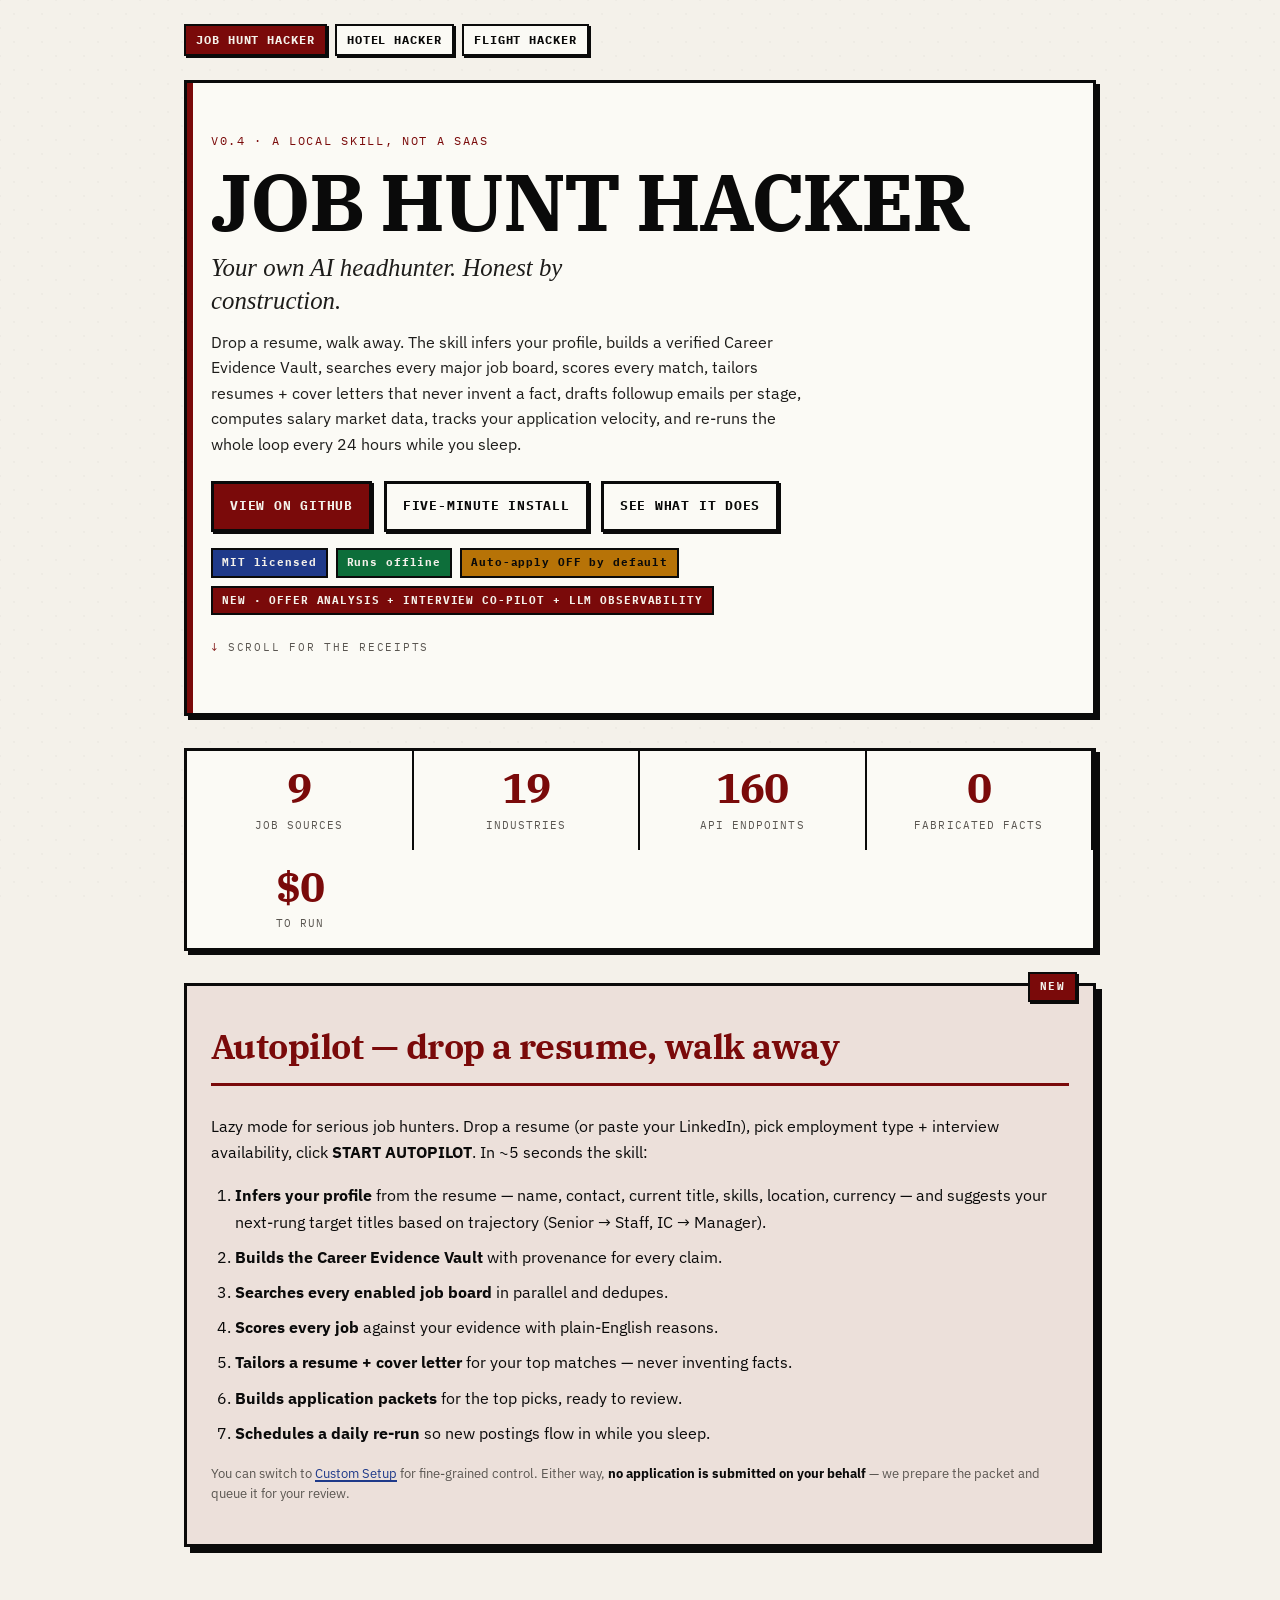
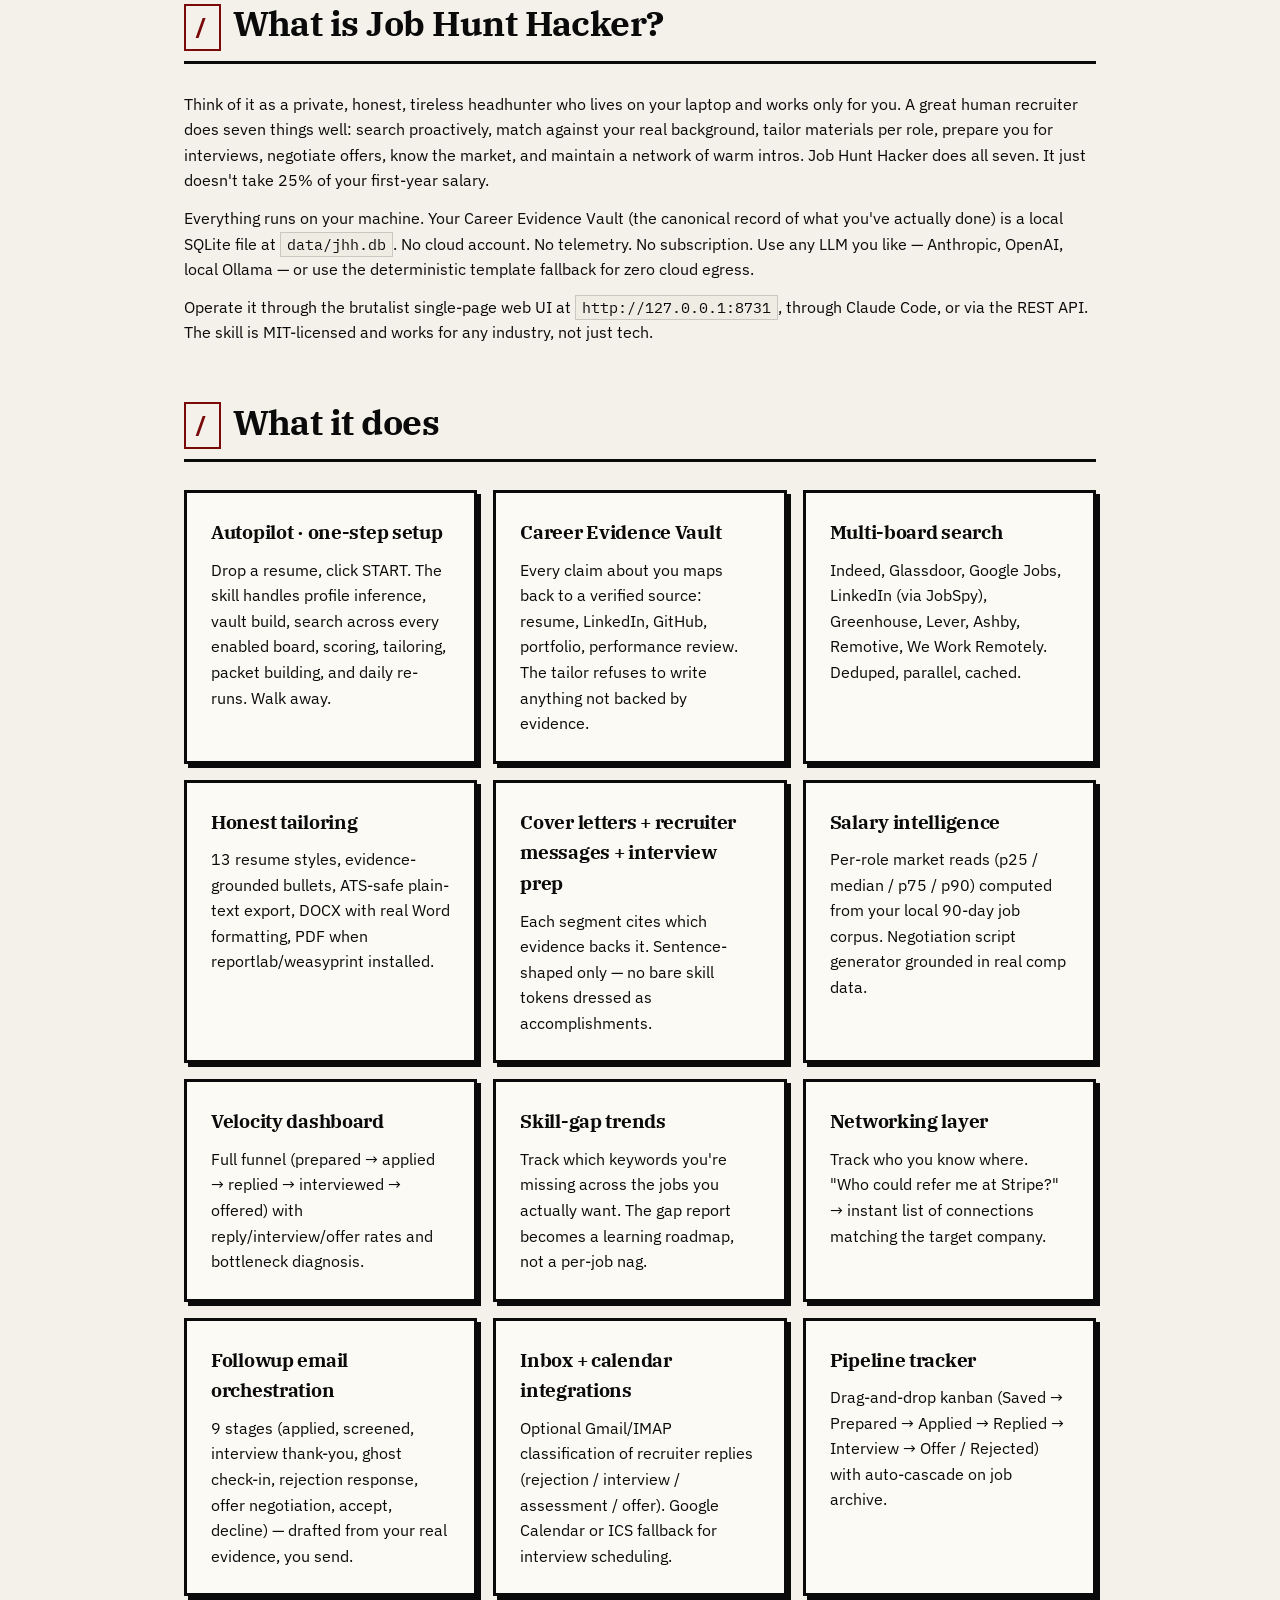
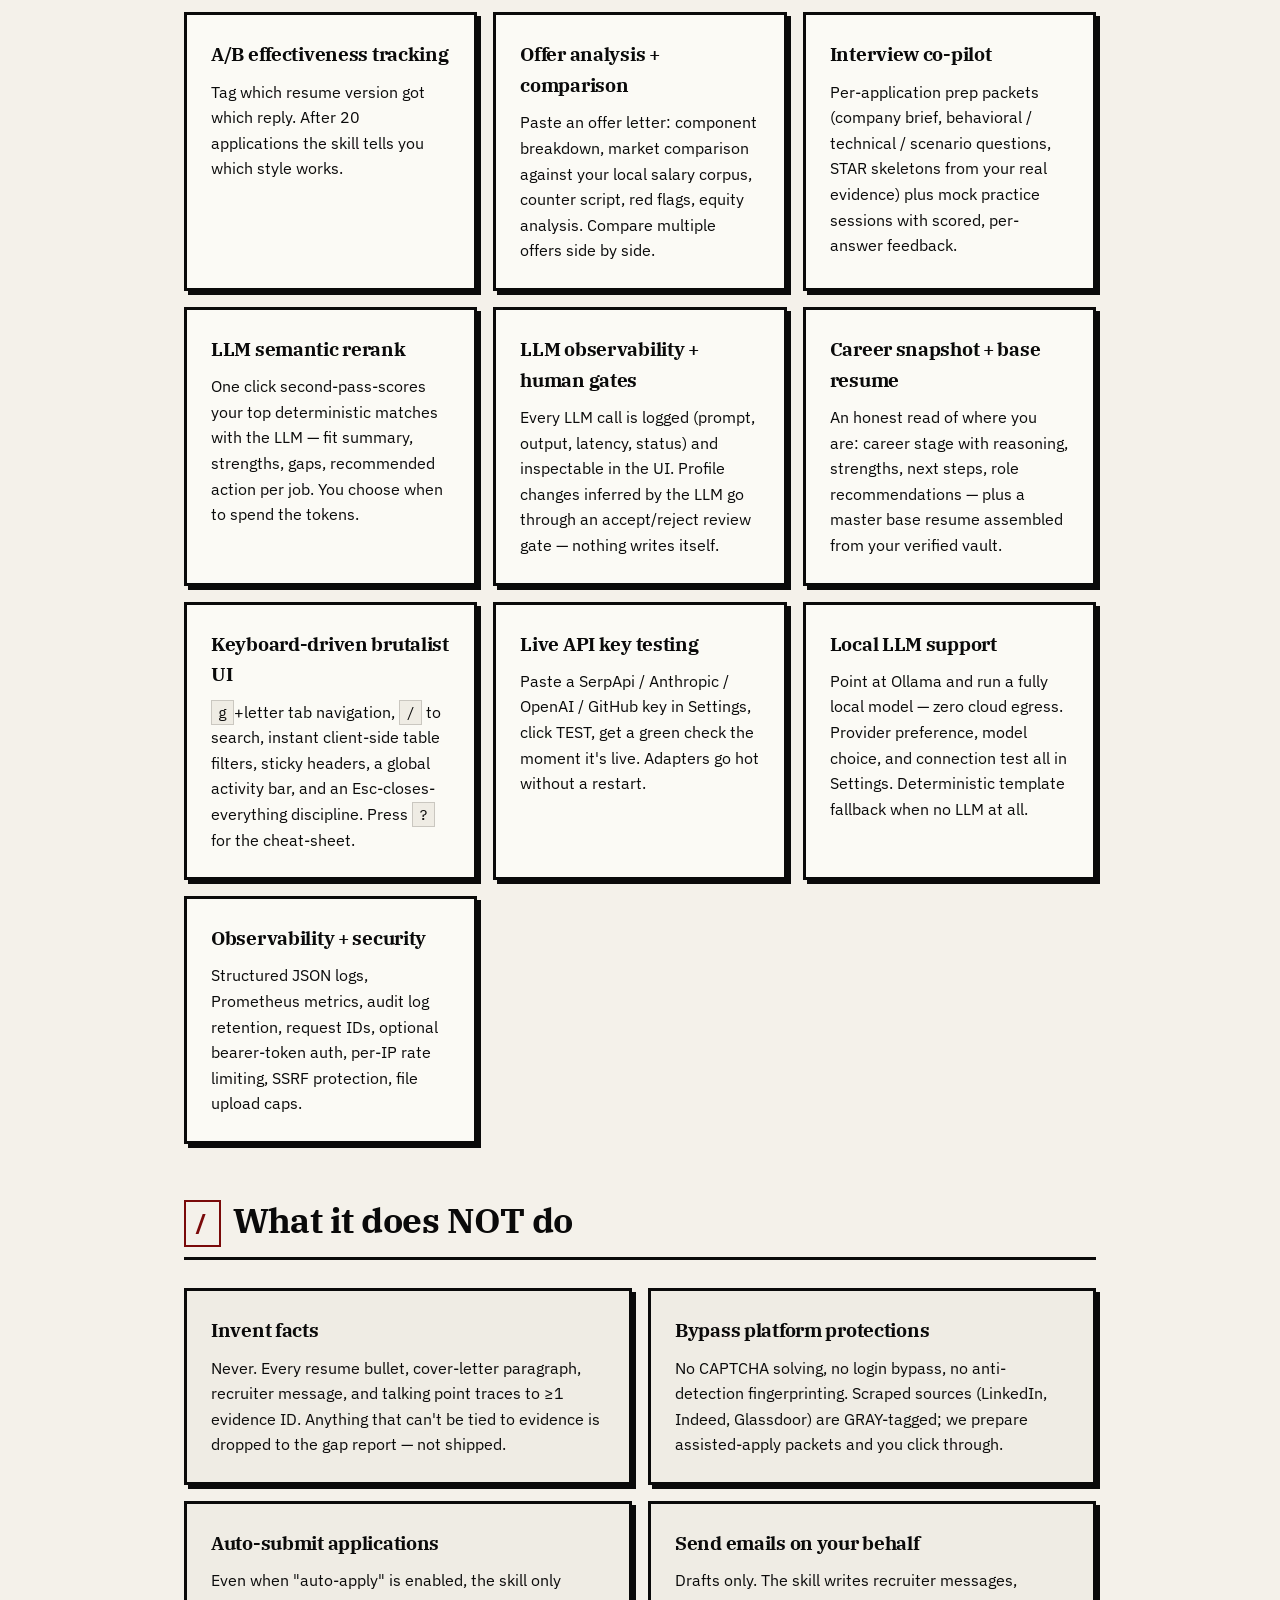
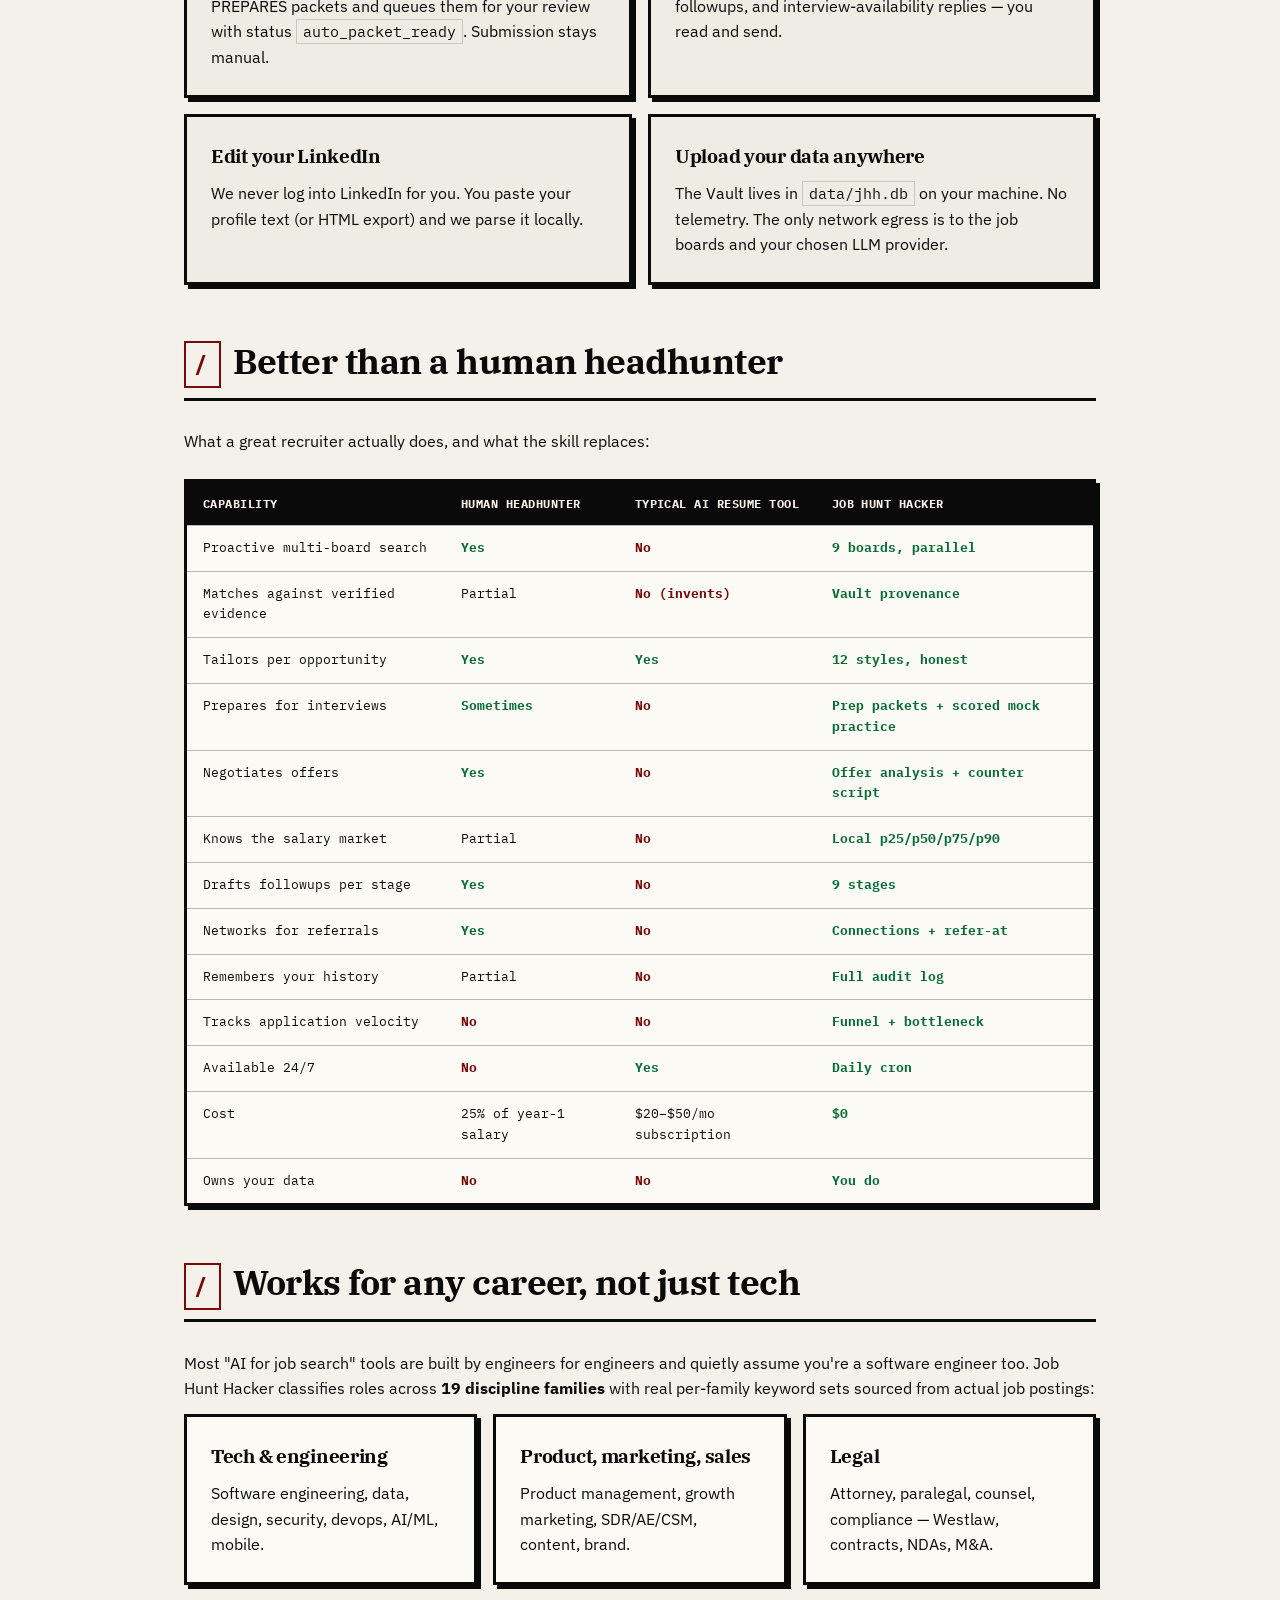
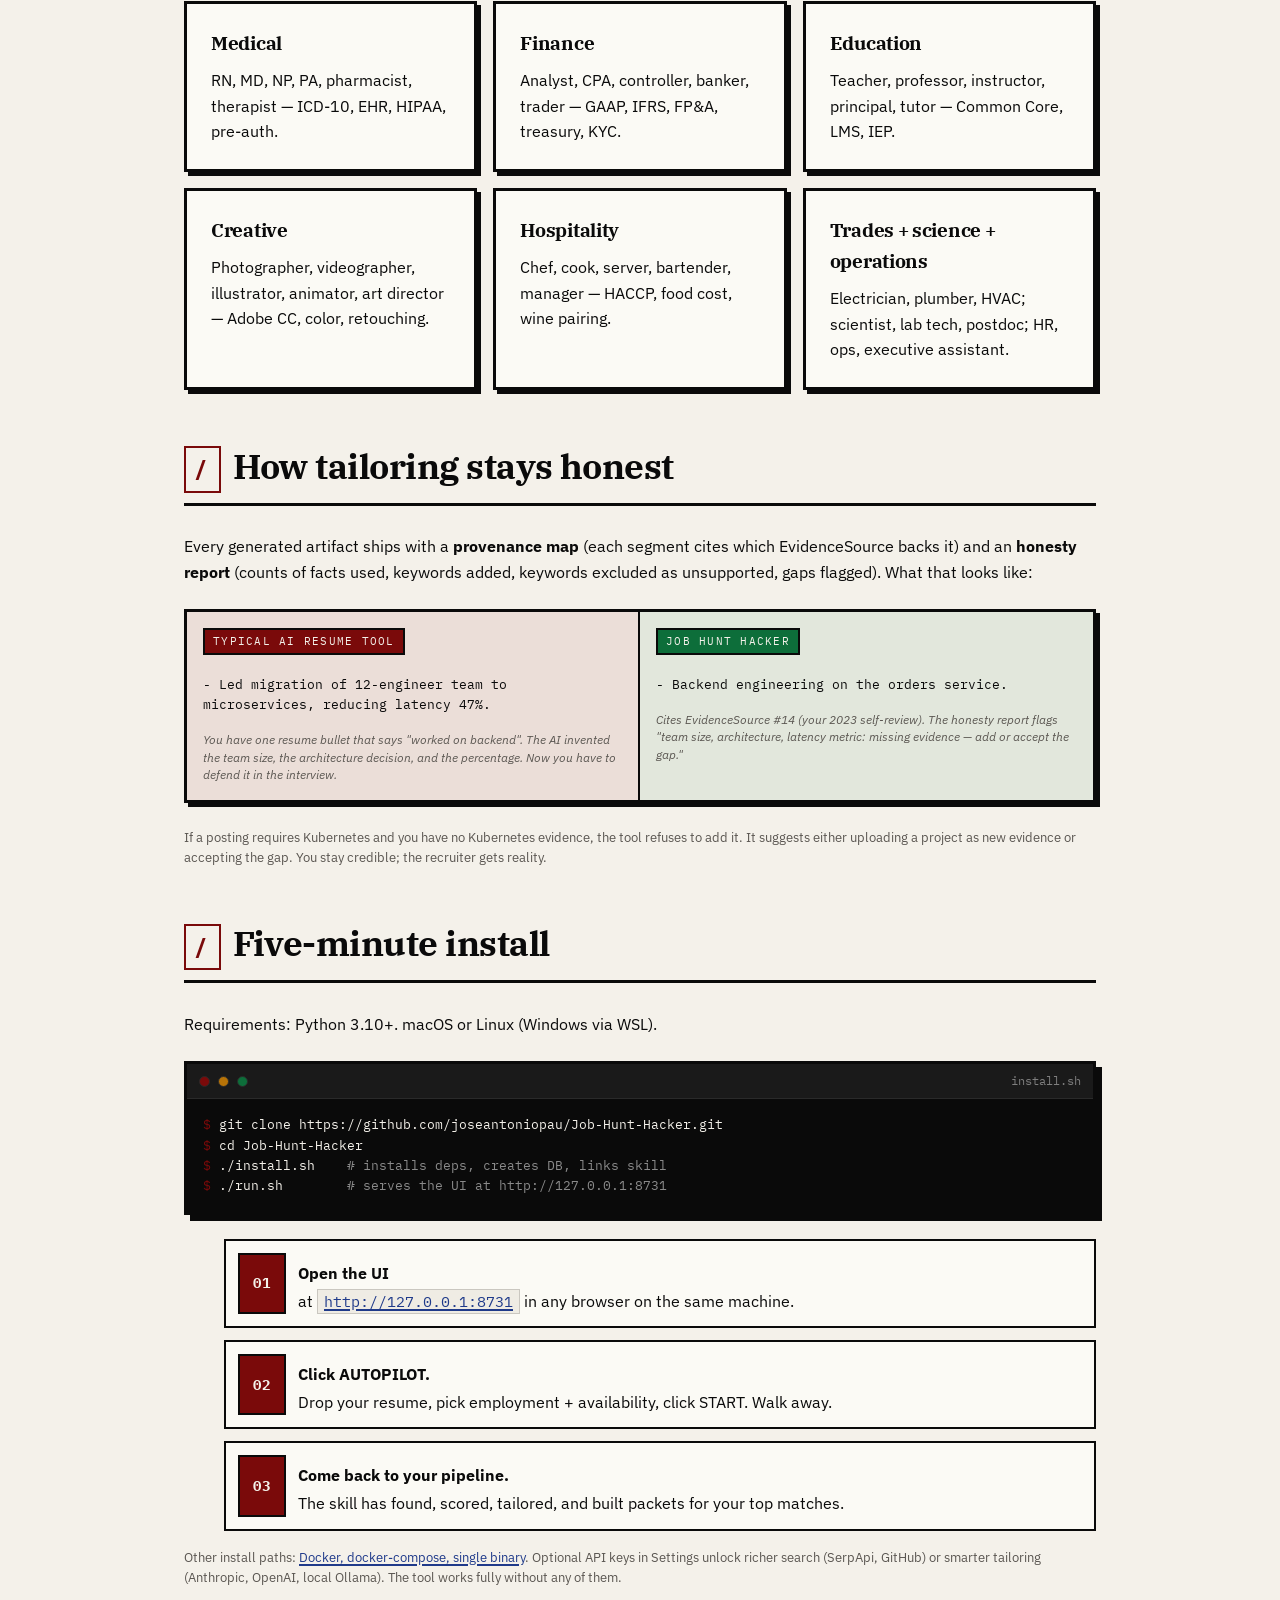
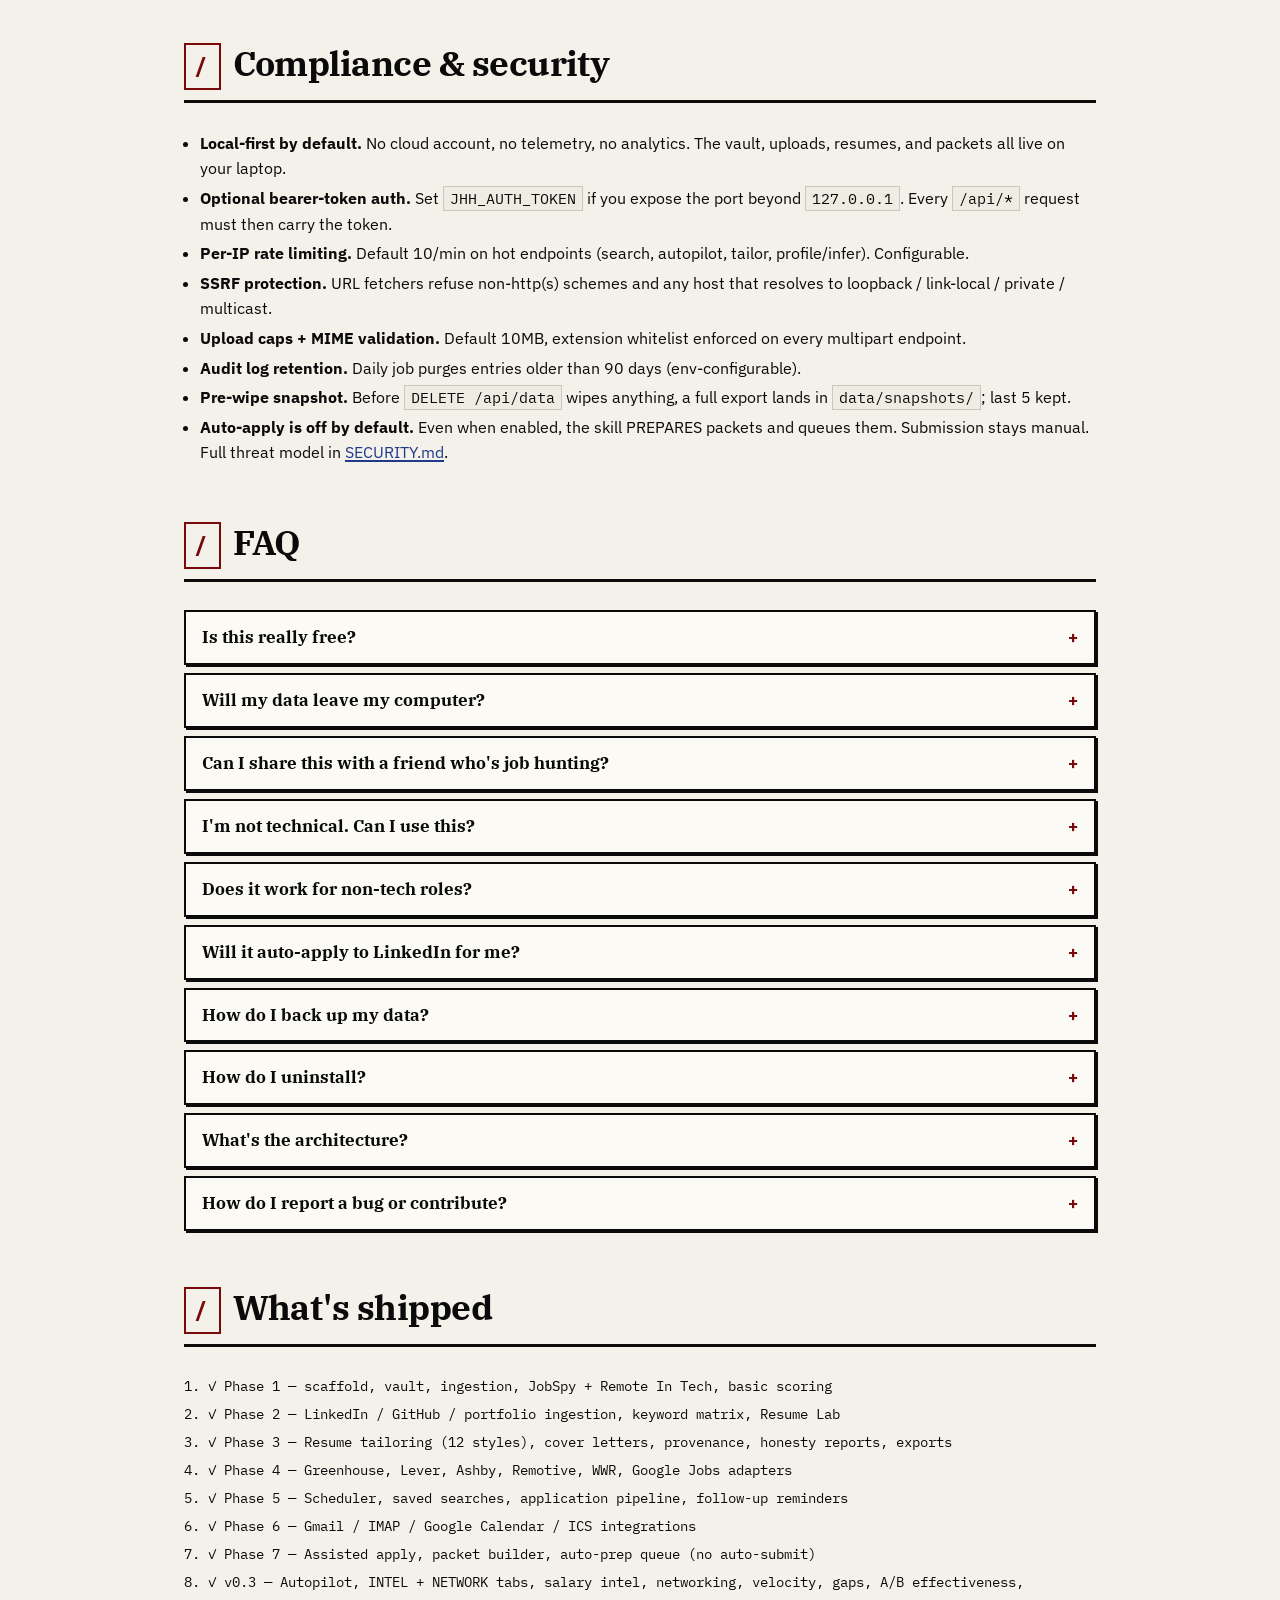
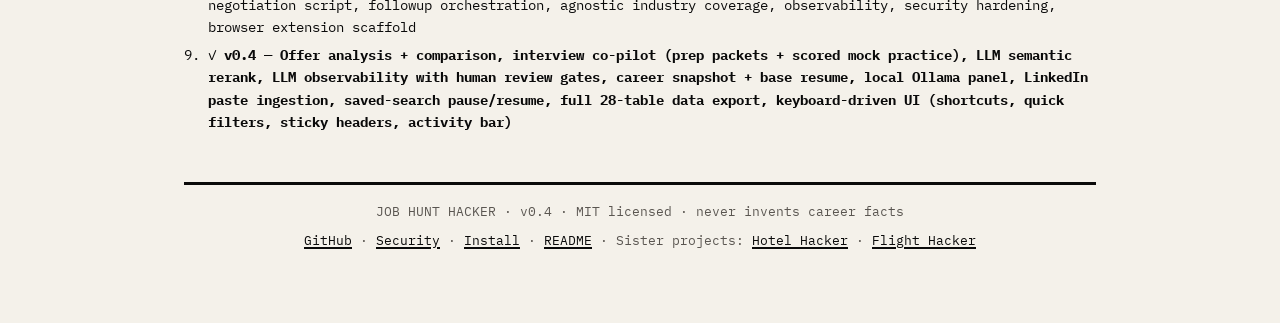
==== commit 9e3b5820: "docs: GitHub Pages updated to match real code + version aligned at 0.4.0 - APP_VERSION single source" ====
--- a/docs/index.html
+++ b/docs/index.html
@@ -16,7 +16,7 @@
     href="https://fonts.googleapis.com/css2?family=IBM+Plex+Mono:wght@400;500;600;700&family=IBM+Plex+Sans:wght@400;500;600;700&family=IBM+Plex+Serif:wght@400;600;700&display=swap"
     rel="stylesheet"
   />
-  <link rel="stylesheet" href="./styles.css?v=2026053104" />
+  <link rel="stylesheet" href="./styles.css?v=2026061001" />
   <meta http-equiv="Cache-Control" content="no-cache, no-store, must-revalidate" />
   <meta http-equiv="Pragma" content="no-cache" />
   <meta http-equiv="Expires" content="0" />
@@ -32,7 +32,7 @@
 
   <!-- ===== HERO ===== -->
   <header class="hero">
-    <p class="kicker">v0.3 · A local skill, not a SaaS</p>
+    <p class="kicker">v0.4 · A local skill, not a SaaS</p>
     <h1 class="hero-title">JOB HUNT HACKER</h1>
     <p class="hero-tagline">
       Your own AI headhunter. Honest by construction.
@@ -54,7 +54,7 @@
       <span class="pill pill-blue">MIT licensed</span>
       <span class="pill pill-green">Runs offline</span>
       <span class="pill pill-warn">Auto-apply OFF by default</span>
-      <span class="pill pill-accent">NEW · AUTOPILOT + INTEL + NETWORK</span>
+      <span class="pill pill-accent">NEW · OFFER ANALYSIS + INTERVIEW CO-PILOT + LLM OBSERVABILITY</span>
     </div>
     <p class="scroll-cue">Scroll for the receipts</p>
   </header>
@@ -70,7 +70,7 @@
       <span class="stat-label">Industries</span>
     </div>
     <div class="stat">
-      <span class="stat-num">32</span>
+      <span class="stat-num">160</span>
       <span class="stat-label">API endpoints</span>
     </div>
     <div class="stat">
@@ -153,7 +153,7 @@
         </article>
         <article class="card">
           <h3>Honest tailoring</h3>
-          <p>12 resume styles, evidence-grounded bullets, ATS-safe plain-text export, DOCX with real Word formatting, PDF when reportlab/weasyprint installed.</p>
+          <p>13 resume styles, evidence-grounded bullets, ATS-safe plain-text export, DOCX with real Word formatting, PDF when reportlab/weasyprint installed.</p>
         </article>
         <article class="card">
           <h3>Cover letters + recruiter messages + interview prep</h3>
@@ -192,8 +192,36 @@
           <p>Tag which resume version got which reply. After 20 applications the skill tells you which style works.</p>
         </article>
         <article class="card">
+          <h3>Offer analysis + comparison</h3>
+          <p>Paste an offer letter: component breakdown, market comparison against your local salary corpus, counter script, red flags, equity analysis. Compare multiple offers side by side.</p>
+        </article>
+        <article class="card">
+          <h3>Interview co-pilot</h3>
+          <p>Per-application prep packets (company brief, behavioral / technical / scenario questions, STAR skeletons from your real evidence) plus mock practice sessions with scored, per-answer feedback.</p>
+        </article>
+        <article class="card">
+          <h3>LLM semantic rerank</h3>
+          <p>One click second-pass-scores your top deterministic matches with the LLM — fit summary, strengths, gaps, recommended action per job. You choose when to spend the tokens.</p>
+        </article>
+        <article class="card">
+          <h3>LLM observability + human gates</h3>
+          <p>Every LLM call is logged (prompt, output, latency, status) and inspectable in the UI. Profile changes inferred by the LLM go through an accept/reject review gate — nothing writes itself.</p>
+        </article>
+        <article class="card">
+          <h3>Career snapshot + base resume</h3>
+          <p>An honest read of where you are: career stage with reasoning, strengths, next steps, role recommendations — plus a master base resume assembled from your verified vault.</p>
+        </article>
+        <article class="card">
+          <h3>Keyboard-driven brutalist UI</h3>
+          <p><code>g</code>+letter tab navigation, <code>/</code> to search, instant client-side table filters, sticky headers, a global activity bar, and an Esc-closes-everything discipline. Press <code>?</code> for the cheat-sheet.</p>
+        </article>
+        <article class="card">
           <h3>Live API key testing</h3>
           <p>Paste a SerpApi / Anthropic / OpenAI / GitHub key in Settings, click TEST, get a green check the moment it's live. Adapters go hot without a restart.</p>
+        </article>
+        <article class="card">
+          <h3>Local LLM support</h3>
+          <p>Point at Ollama and run a fully local model — zero cloud egress. Provider preference, model choice, and connection test all in Settings. Deterministic template fallback when no LLM at all.</p>
         </article>
         <article class="card">
           <h3>Observability + security</h3>
@@ -252,13 +280,13 @@
             <td>Prepares for interviews</td>
             <td class="yes">Sometimes</td>
             <td class="no">No</td>
-            <td class="yes">Library + role-aware</td>
+            <td class="yes">Prep packets + scored mock practice</td>
           </tr>
           <tr>
             <td>Negotiates offers</td>
             <td class="yes">Yes</td>
             <td class="no">No</td>
-            <td class="yes">Script + market comp</td>
+            <td class="yes">Offer analysis + counter script</td>
           </tr>
           <tr>
             <td>Knows the salary market</td>
@@ -462,7 +490,7 @@
         </details>
         <details>
           <summary>What's the architecture?</summary>
-          <p>FastAPI backend, SQLite vault, 32 API routers, vanilla brutalist HTML/CSS/JS UI. Optional LLM providers (Anthropic / OpenAI / Ollama / template fallback). Optional Gmail + Google Calendar via OAuth. Background scheduler via APScheduler. Vector retrieval via SQLite + numpy cosine (OpenAI / sentence-transformers / hashing fallback). Read <a href="https://github.com/joseantoniopau/Job-Hunt-Hacker#architecture">the README architecture diagram</a>.</p>
+          <p>FastAPI backend, 28-table SQLite vault, 36 API routers exposing 160 endpoints, vanilla brutalist HTML/CSS/JS UI, 146-test suite. Optional LLM providers (Anthropic / OpenAI / Ollama / template fallback) with full call observability. Optional Gmail + Google Calendar via OAuth. Background scheduler via APScheduler. Vector retrieval via SQLite + numpy cosine (OpenAI / sentence-transformers / hashing fallback). Read <a href="https://github.com/joseantoniopau/Job-Hunt-Hacker#architecture">the README architecture diagram</a>.</p>
         </details>
         <details>
           <summary>How do I report a bug or contribute?</summary>
@@ -482,14 +510,15 @@
         <li>✓ Phase 5 — Scheduler, saved searches, application pipeline, follow-up reminders</li>
         <li>✓ Phase 6 — Gmail / IMAP / Google Calendar / ICS integrations</li>
         <li>✓ Phase 7 — Assisted apply, packet builder, auto-prep queue (no auto-submit)</li>
-        <li>✓ <strong>v0.3 — Autopilot, INTEL + NETWORK tabs, salary intel, networking, velocity, gaps, A/B effectiveness, negotiation script, followup orchestration, agnostic industry coverage, observability, security hardening, browser extension scaffold</strong></li>
+        <li>✓ v0.3 — Autopilot, INTEL + NETWORK tabs, salary intel, networking, velocity, gaps, A/B effectiveness, negotiation script, followup orchestration, agnostic industry coverage, observability, security hardening, browser extension scaffold</li>
+        <li>✓ <strong>v0.4 — Offer analysis + comparison, interview co-pilot (prep packets + scored mock practice), LLM semantic rerank, LLM observability with human review gates, career snapshot + base resume, local Ollama panel, LinkedIn paste ingestion, saved-search pause/resume, full 28-table data export, keyboard-driven UI (shortcuts, quick filters, sticky headers, activity bar)</strong></li>
       </ol>
     </section>
 
   </main>
 
   <footer class="site-footer">
-    <p>JOB&nbsp;HUNT&nbsp;HACKER &middot; v0.3 &middot; MIT licensed &middot; never invents career facts</p>
+    <p>JOB&nbsp;HUNT&nbsp;HACKER &middot; v0.4 &middot; MIT licensed &middot; never invents career facts</p>
     <p>
       <a href="https://github.com/joseantoniopau/Job-Hunt-Hacker">GitHub</a>
       &middot;
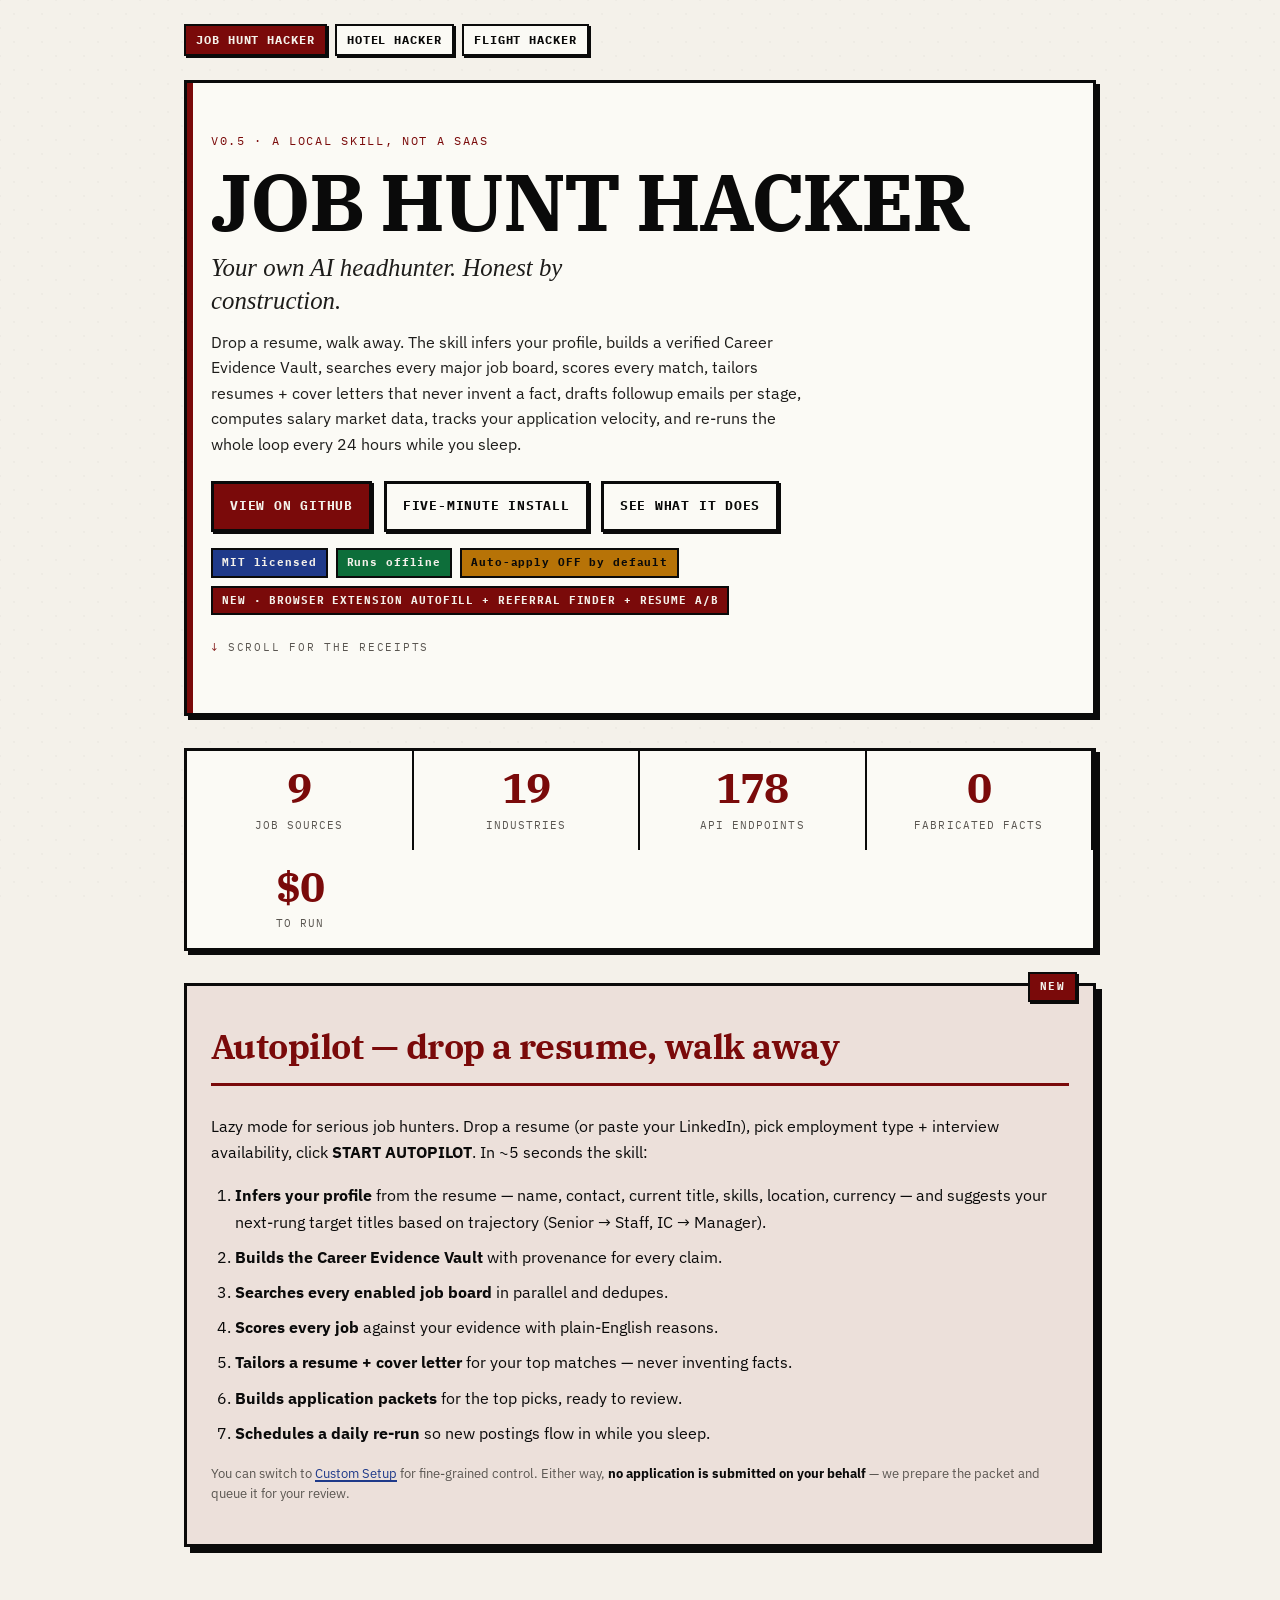
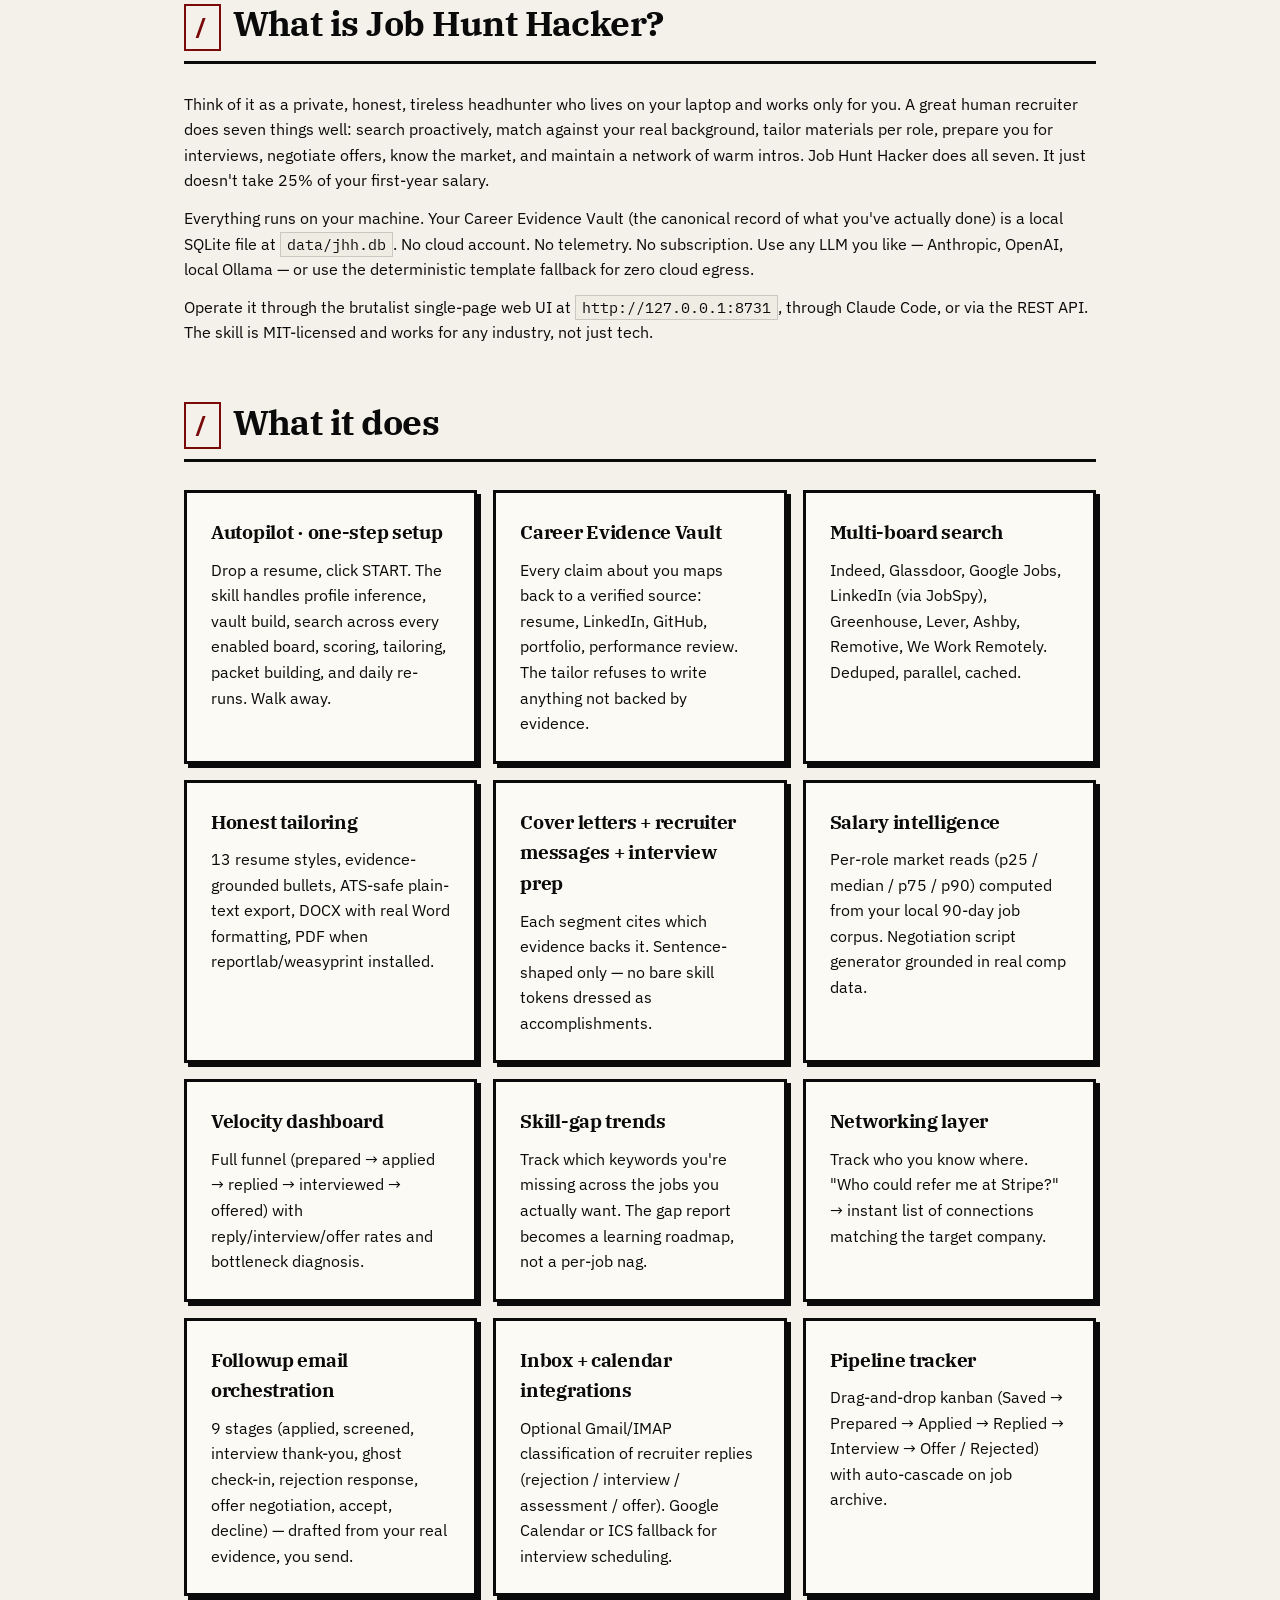
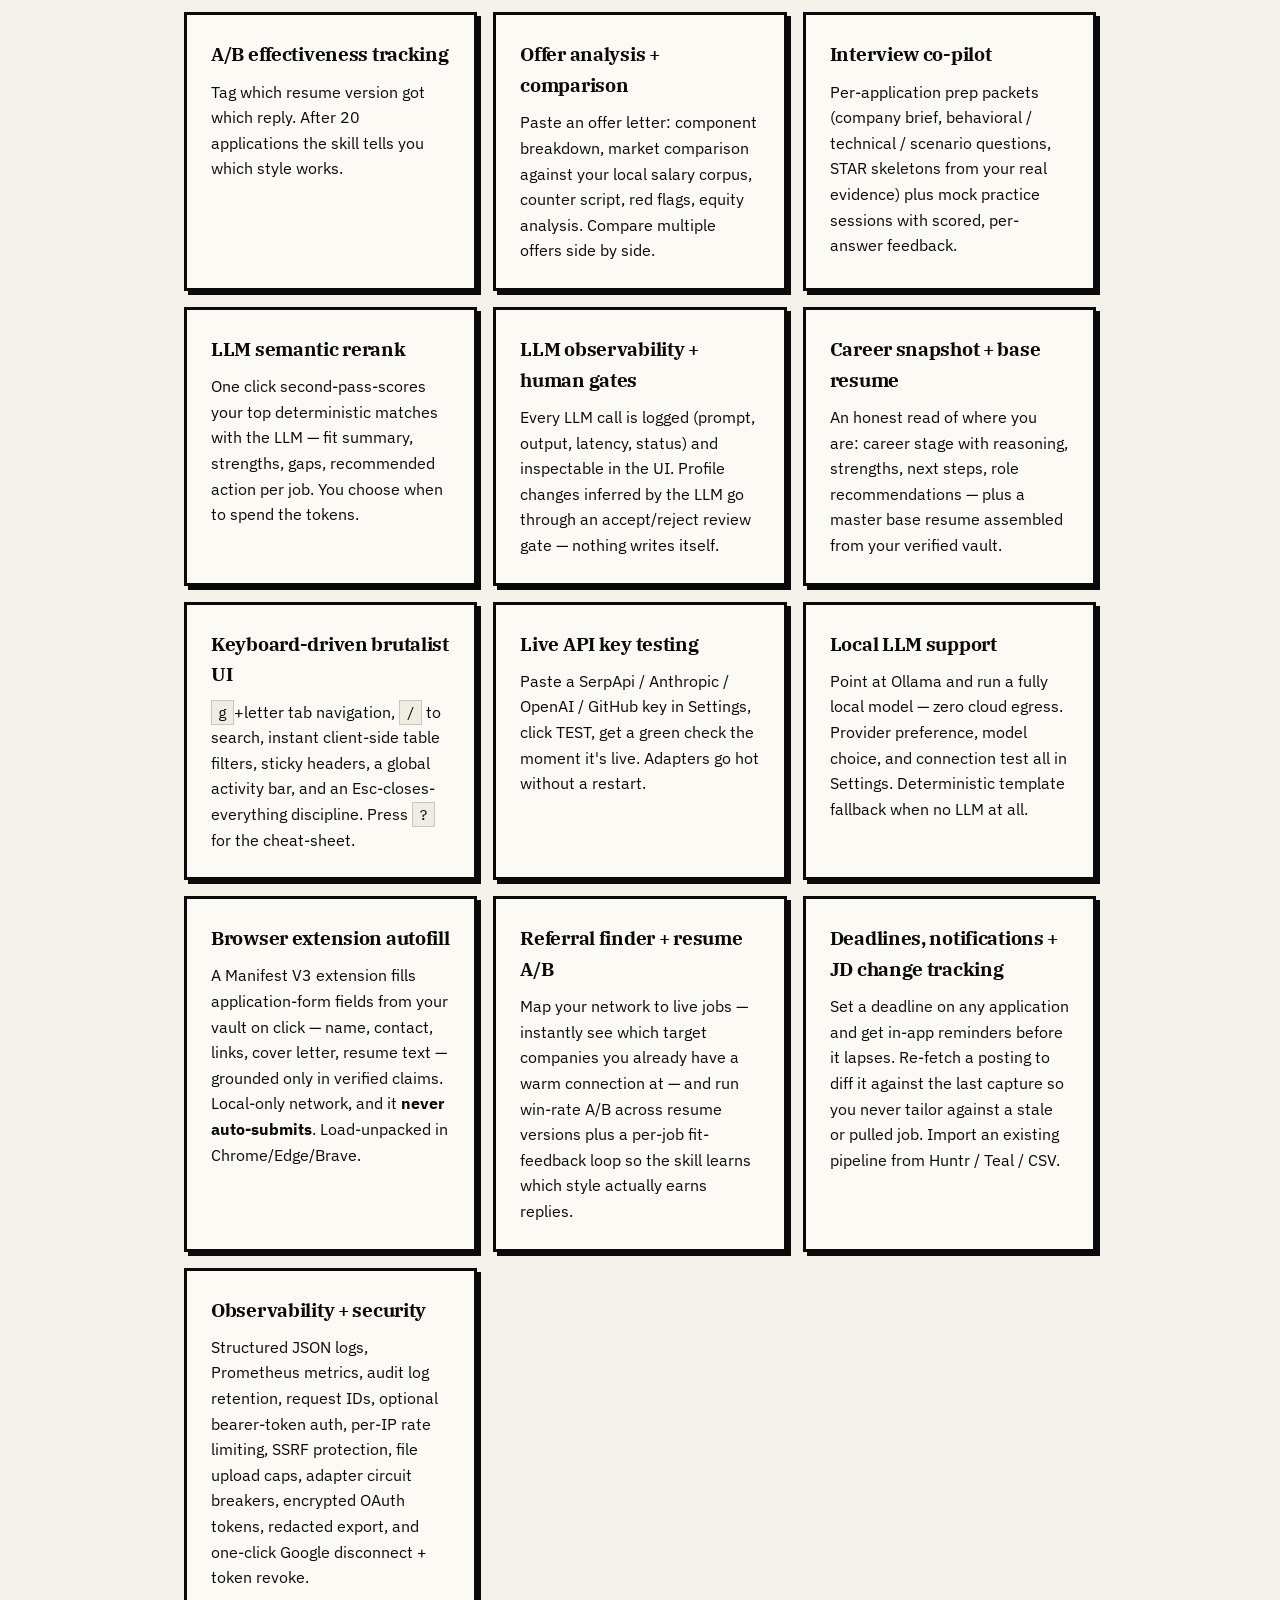
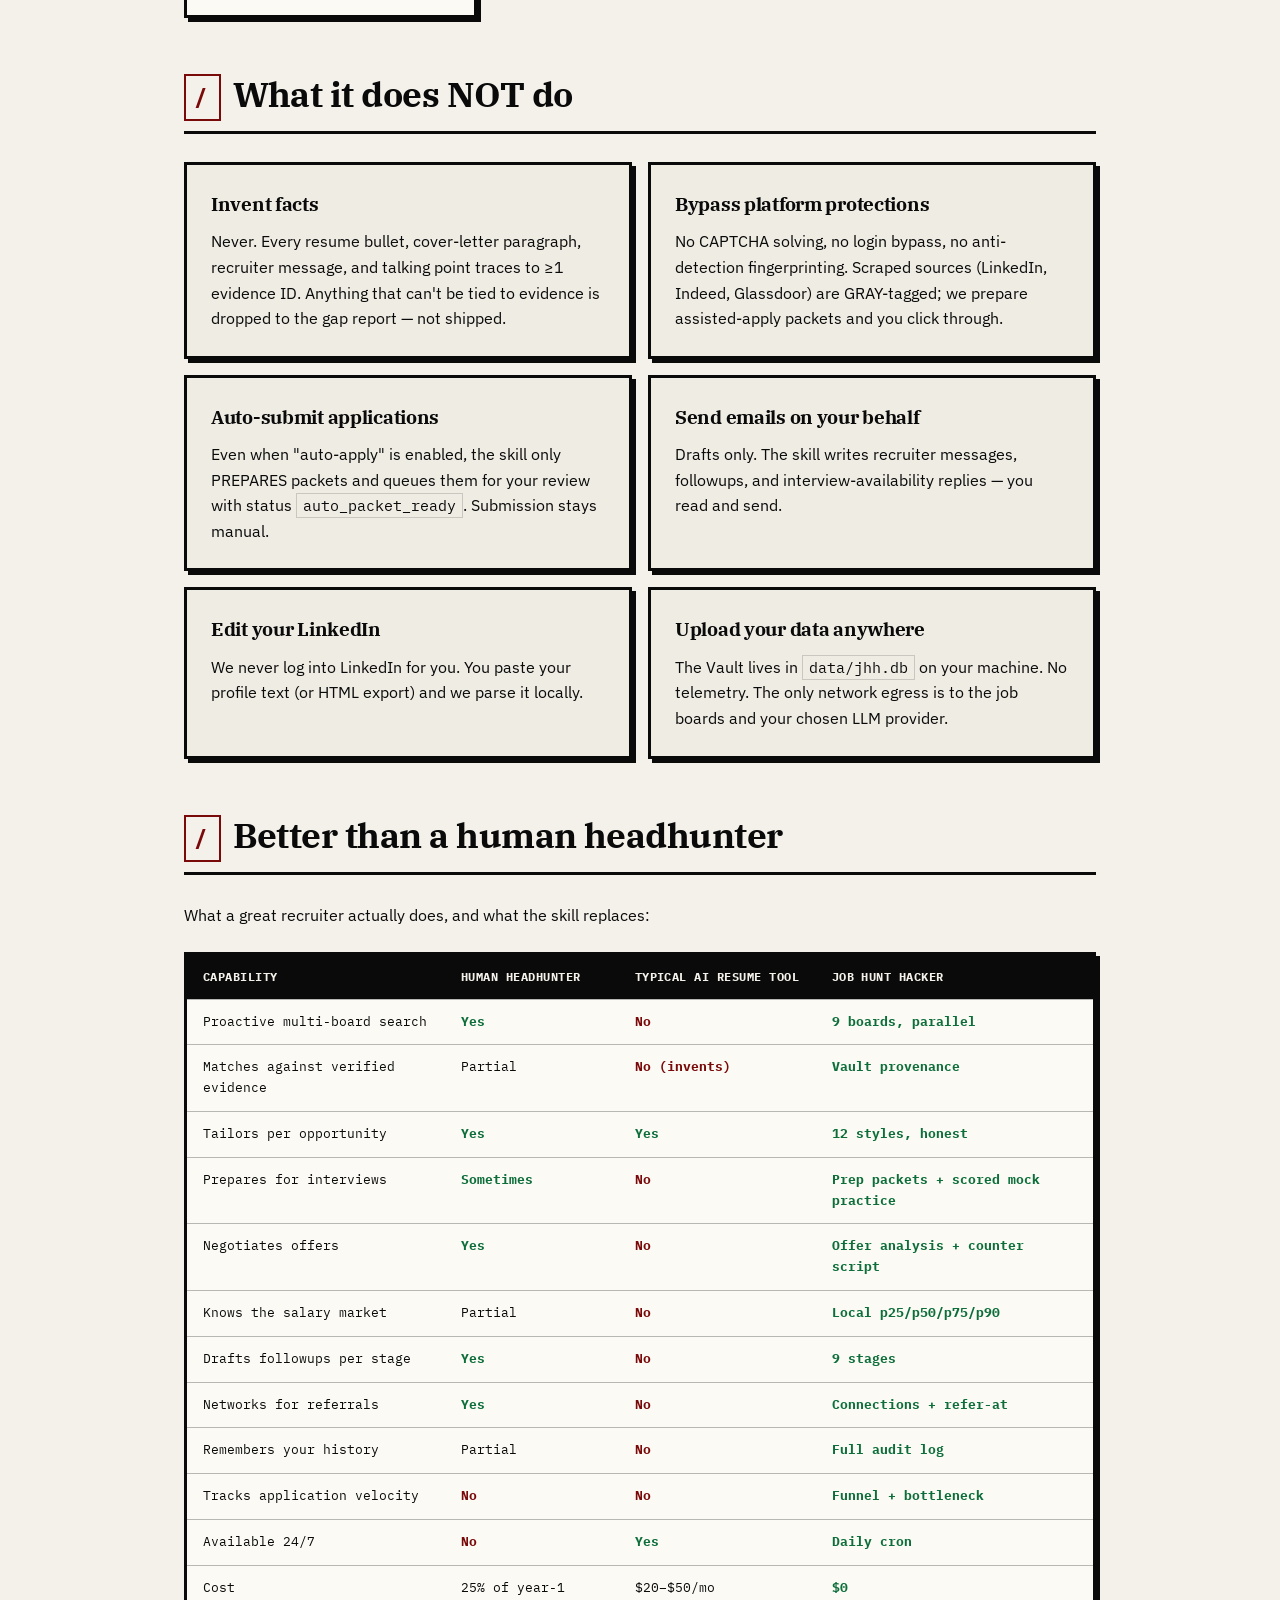
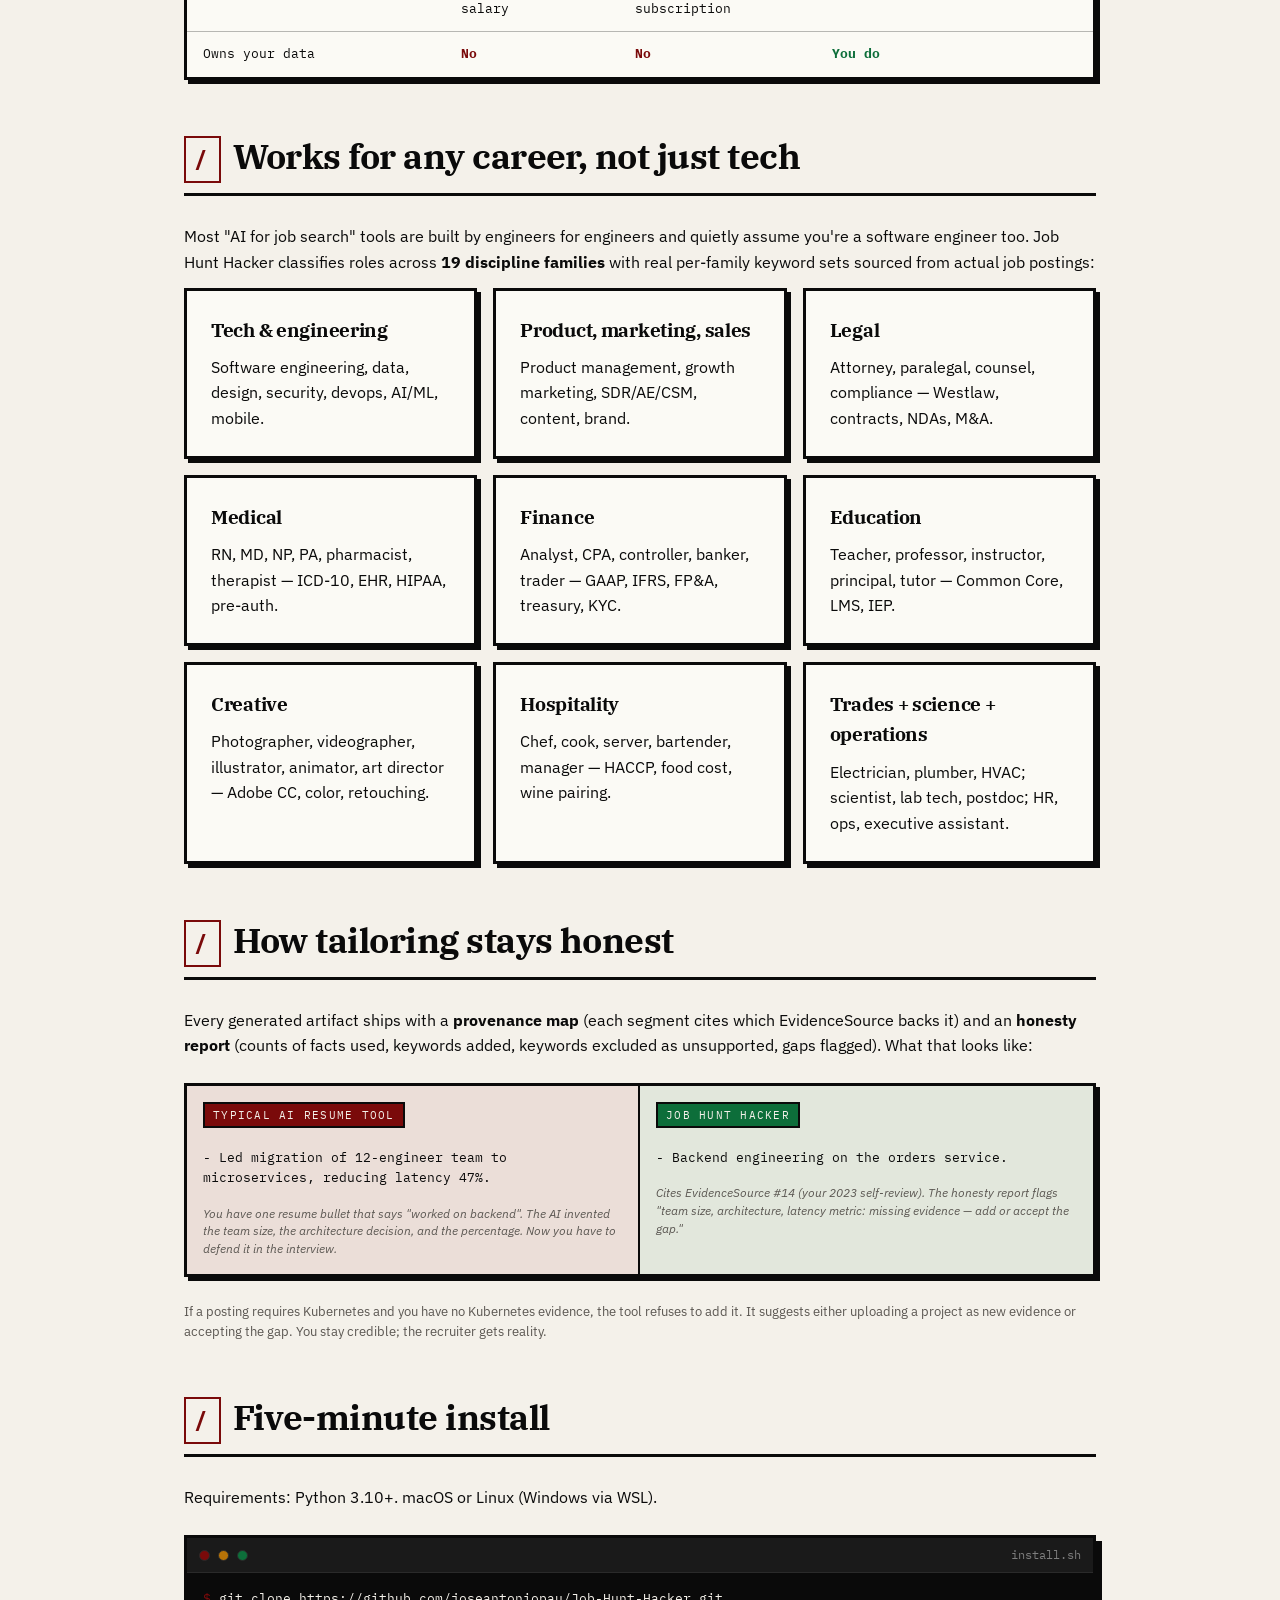
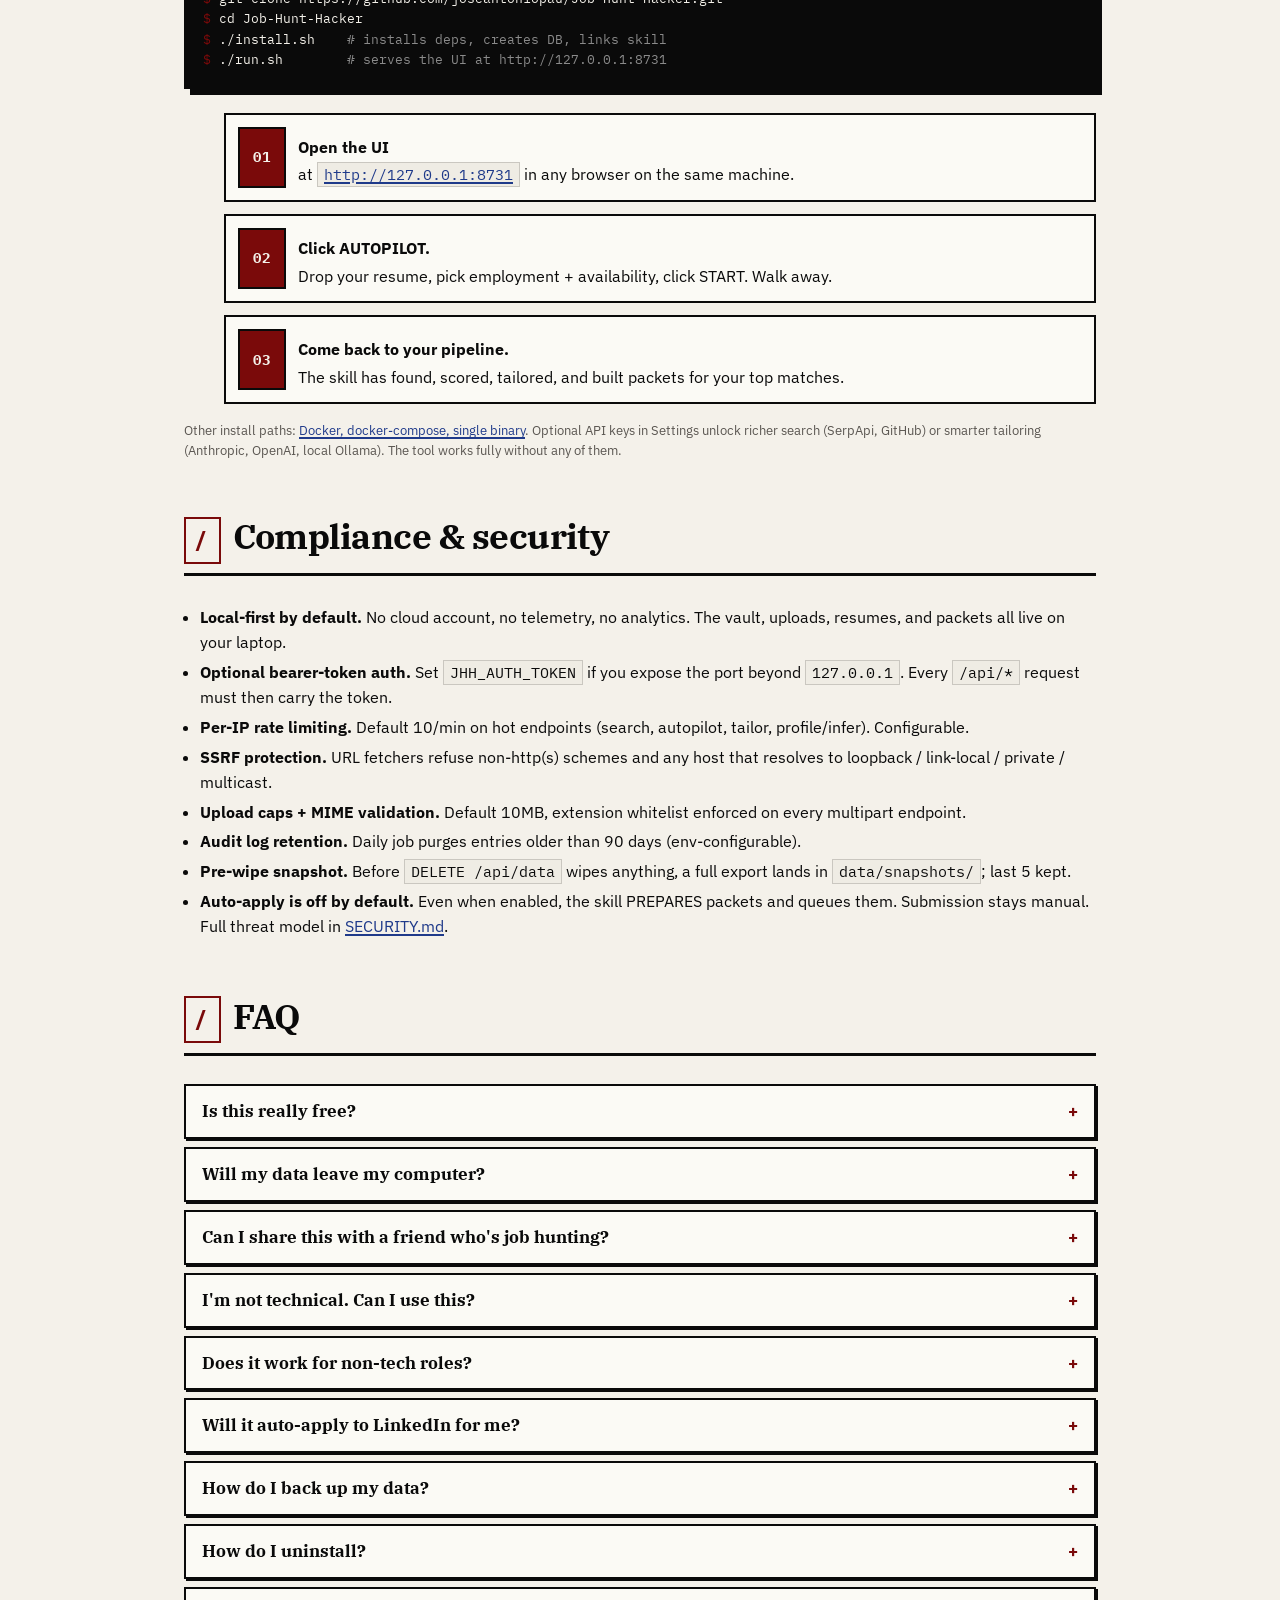
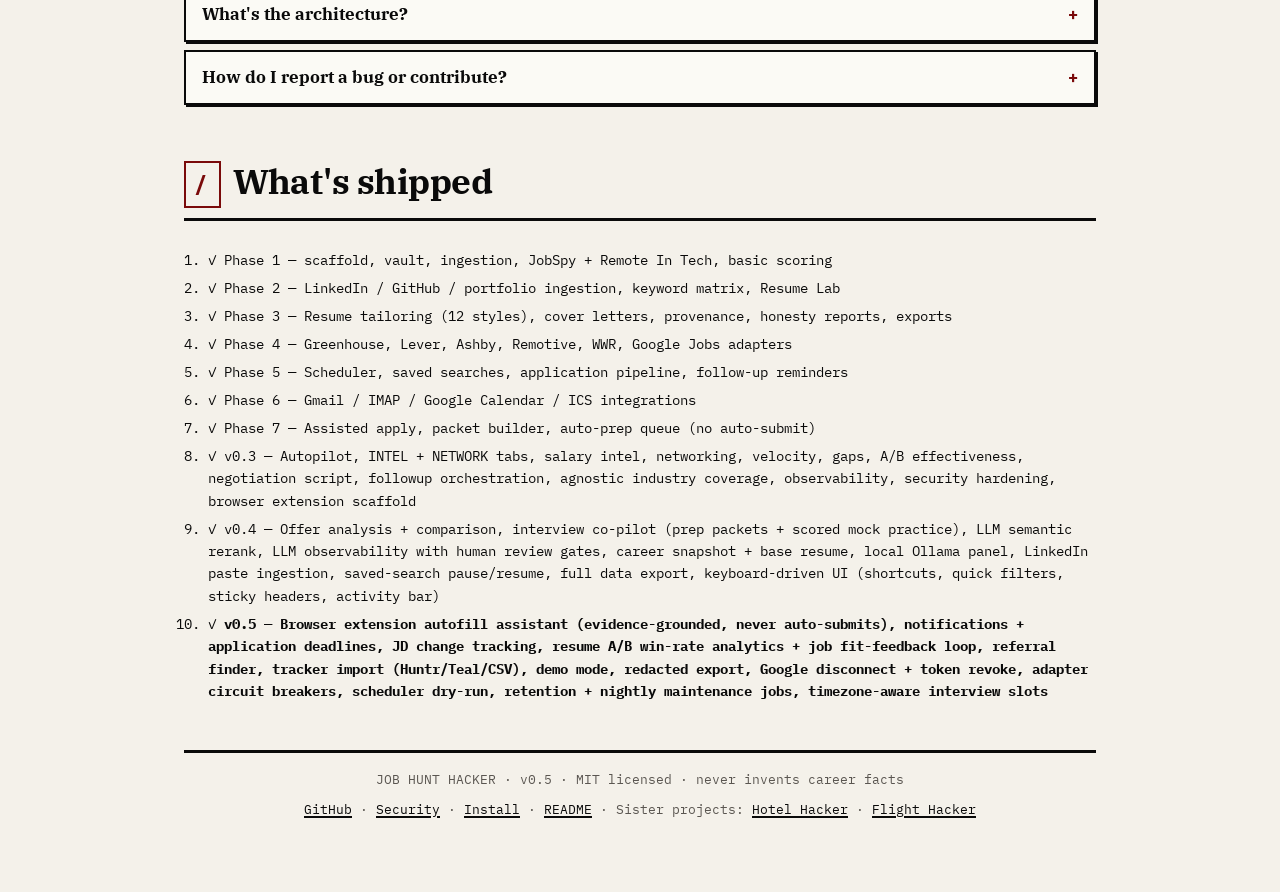
==== commit 56678046: "docs: v0.5.0 — document all new capabilities, real recounted metrics - APP_VERSION 0.5.0 - README + " ====
--- a/docs/index.html
+++ b/docs/index.html
@@ -16,7 +16,7 @@
     href="https://fonts.googleapis.com/css2?family=IBM+Plex+Mono:wght@400;500;600;700&family=IBM+Plex+Sans:wght@400;500;600;700&family=IBM+Plex+Serif:wght@400;600;700&display=swap"
     rel="stylesheet"
   />
-  <link rel="stylesheet" href="./styles.css?v=2026061001" />
+  <link rel="stylesheet" href="./styles.css?v=2026061101" />
   <meta http-equiv="Cache-Control" content="no-cache, no-store, must-revalidate" />
   <meta http-equiv="Pragma" content="no-cache" />
   <meta http-equiv="Expires" content="0" />
@@ -32,7 +32,7 @@
 
   <!-- ===== HERO ===== -->
   <header class="hero">
-    <p class="kicker">v0.4 · A local skill, not a SaaS</p>
+    <p class="kicker">v0.5 · A local skill, not a SaaS</p>
     <h1 class="hero-title">JOB HUNT HACKER</h1>
     <p class="hero-tagline">
       Your own AI headhunter. Honest by construction.
@@ -54,7 +54,7 @@
       <span class="pill pill-blue">MIT licensed</span>
       <span class="pill pill-green">Runs offline</span>
       <span class="pill pill-warn">Auto-apply OFF by default</span>
-      <span class="pill pill-accent">NEW · OFFER ANALYSIS + INTERVIEW CO-PILOT + LLM OBSERVABILITY</span>
+      <span class="pill pill-accent">NEW · BROWSER EXTENSION AUTOFILL + REFERRAL FINDER + RESUME A/B</span>
     </div>
     <p class="scroll-cue">Scroll for the receipts</p>
   </header>
@@ -70,7 +70,7 @@
       <span class="stat-label">Industries</span>
     </div>
     <div class="stat">
-      <span class="stat-num">160</span>
+      <span class="stat-num">178</span>
       <span class="stat-label">API endpoints</span>
     </div>
     <div class="stat">
@@ -224,8 +224,20 @@
           <p>Point at Ollama and run a fully local model — zero cloud egress. Provider preference, model choice, and connection test all in Settings. Deterministic template fallback when no LLM at all.</p>
         </article>
         <article class="card">
+          <h3>Browser extension autofill</h3>
+          <p>A Manifest V3 extension fills application-form fields from your vault on click — name, contact, links, cover letter, resume text — grounded only in verified claims. Local-only network, and it <strong>never auto-submits</strong>. Load-unpacked in Chrome/Edge/Brave.</p>
+        </article>
+        <article class="card">
+          <h3>Referral finder + resume A/B</h3>
+          <p>Map your network to live jobs — instantly see which target companies you already have a warm connection at — and run win-rate A/B across resume versions plus a per-job fit-feedback loop so the skill learns which style actually earns replies.</p>
+        </article>
+        <article class="card">
+          <h3>Deadlines, notifications + JD change tracking</h3>
+          <p>Set a deadline on any application and get in-app reminders before it lapses. Re-fetch a posting to diff it against the last capture so you never tailor against a stale or pulled job. Import an existing pipeline from Huntr / Teal / CSV.</p>
+        </article>
+        <article class="card">
           <h3>Observability + security</h3>
-          <p>Structured JSON logs, Prometheus metrics, audit log retention, request IDs, optional bearer-token auth, per-IP rate limiting, SSRF protection, file upload caps.</p>
+          <p>Structured JSON logs, Prometheus metrics, audit log retention, request IDs, optional bearer-token auth, per-IP rate limiting, SSRF protection, file upload caps, adapter circuit breakers, encrypted OAuth tokens, redacted export, and one-click Google disconnect + token revoke.</p>
         </article>
       </div>
     </section>
@@ -490,7 +502,7 @@
         </details>
         <details>
           <summary>What's the architecture?</summary>
-          <p>FastAPI backend, 28-table SQLite vault, 36 API routers exposing 160 endpoints, vanilla brutalist HTML/CSS/JS UI, 146-test suite. Optional LLM providers (Anthropic / OpenAI / Ollama / template fallback) with full call observability. Optional Gmail + Google Calendar via OAuth. Background scheduler via APScheduler. Vector retrieval via SQLite + numpy cosine (OpenAI / sentence-transformers / hashing fallback). Read <a href="https://github.com/joseantoniopau/Job-Hunt-Hacker#architecture">the README architecture diagram</a>.</p>
+          <p>FastAPI backend, 30-table SQLite vault, 37 API routers exposing 178 endpoints across 9 job sources, vanilla brutalist HTML/CSS/JS UI, 319-test suite. Optional LLM providers (Anthropic / OpenAI / Ollama / template fallback) with full call observability. Optional Gmail + Google Calendar via OAuth. Optional Manifest V3 browser extension for evidence-grounded, never-auto-submitting autofill. Background scheduler via APScheduler. Vector retrieval via SQLite + numpy cosine (OpenAI / sentence-transformers / hashing fallback). Read <a href="https://github.com/joseantoniopau/Job-Hunt-Hacker#architecture">the README architecture diagram</a>.</p>
         </details>
         <details>
           <summary>How do I report a bug or contribute?</summary>
@@ -511,14 +523,15 @@
         <li>✓ Phase 6 — Gmail / IMAP / Google Calendar / ICS integrations</li>
         <li>✓ Phase 7 — Assisted apply, packet builder, auto-prep queue (no auto-submit)</li>
         <li>✓ v0.3 — Autopilot, INTEL + NETWORK tabs, salary intel, networking, velocity, gaps, A/B effectiveness, negotiation script, followup orchestration, agnostic industry coverage, observability, security hardening, browser extension scaffold</li>
-        <li>✓ <strong>v0.4 — Offer analysis + comparison, interview co-pilot (prep packets + scored mock practice), LLM semantic rerank, LLM observability with human review gates, career snapshot + base resume, local Ollama panel, LinkedIn paste ingestion, saved-search pause/resume, full 28-table data export, keyboard-driven UI (shortcuts, quick filters, sticky headers, activity bar)</strong></li>
+        <li>✓ v0.4 — Offer analysis + comparison, interview co-pilot (prep packets + scored mock practice), LLM semantic rerank, LLM observability with human review gates, career snapshot + base resume, local Ollama panel, LinkedIn paste ingestion, saved-search pause/resume, full data export, keyboard-driven UI (shortcuts, quick filters, sticky headers, activity bar)</li>
+        <li>✓ <strong>v0.5 — Browser extension autofill assistant (evidence-grounded, never auto-submits), notifications + application deadlines, JD change tracking, resume A/B win-rate analytics + job fit-feedback loop, referral finder, tracker import (Huntr/Teal/CSV), demo mode, redacted export, Google disconnect + token revoke, adapter circuit breakers, scheduler dry-run, retention + nightly maintenance jobs, timezone-aware interview slots</strong></li>
       </ol>
     </section>
 
   </main>
 
   <footer class="site-footer">
-    <p>JOB&nbsp;HUNT&nbsp;HACKER &middot; v0.4 &middot; MIT licensed &middot; never invents career facts</p>
+    <p>JOB&nbsp;HUNT&nbsp;HACKER &middot; v0.5 &middot; MIT licensed &middot; never invents career facts</p>
     <p>
       <a href="https://github.com/joseantoniopau/Job-Hunt-Hacker">GitHub</a>
       &middot;
